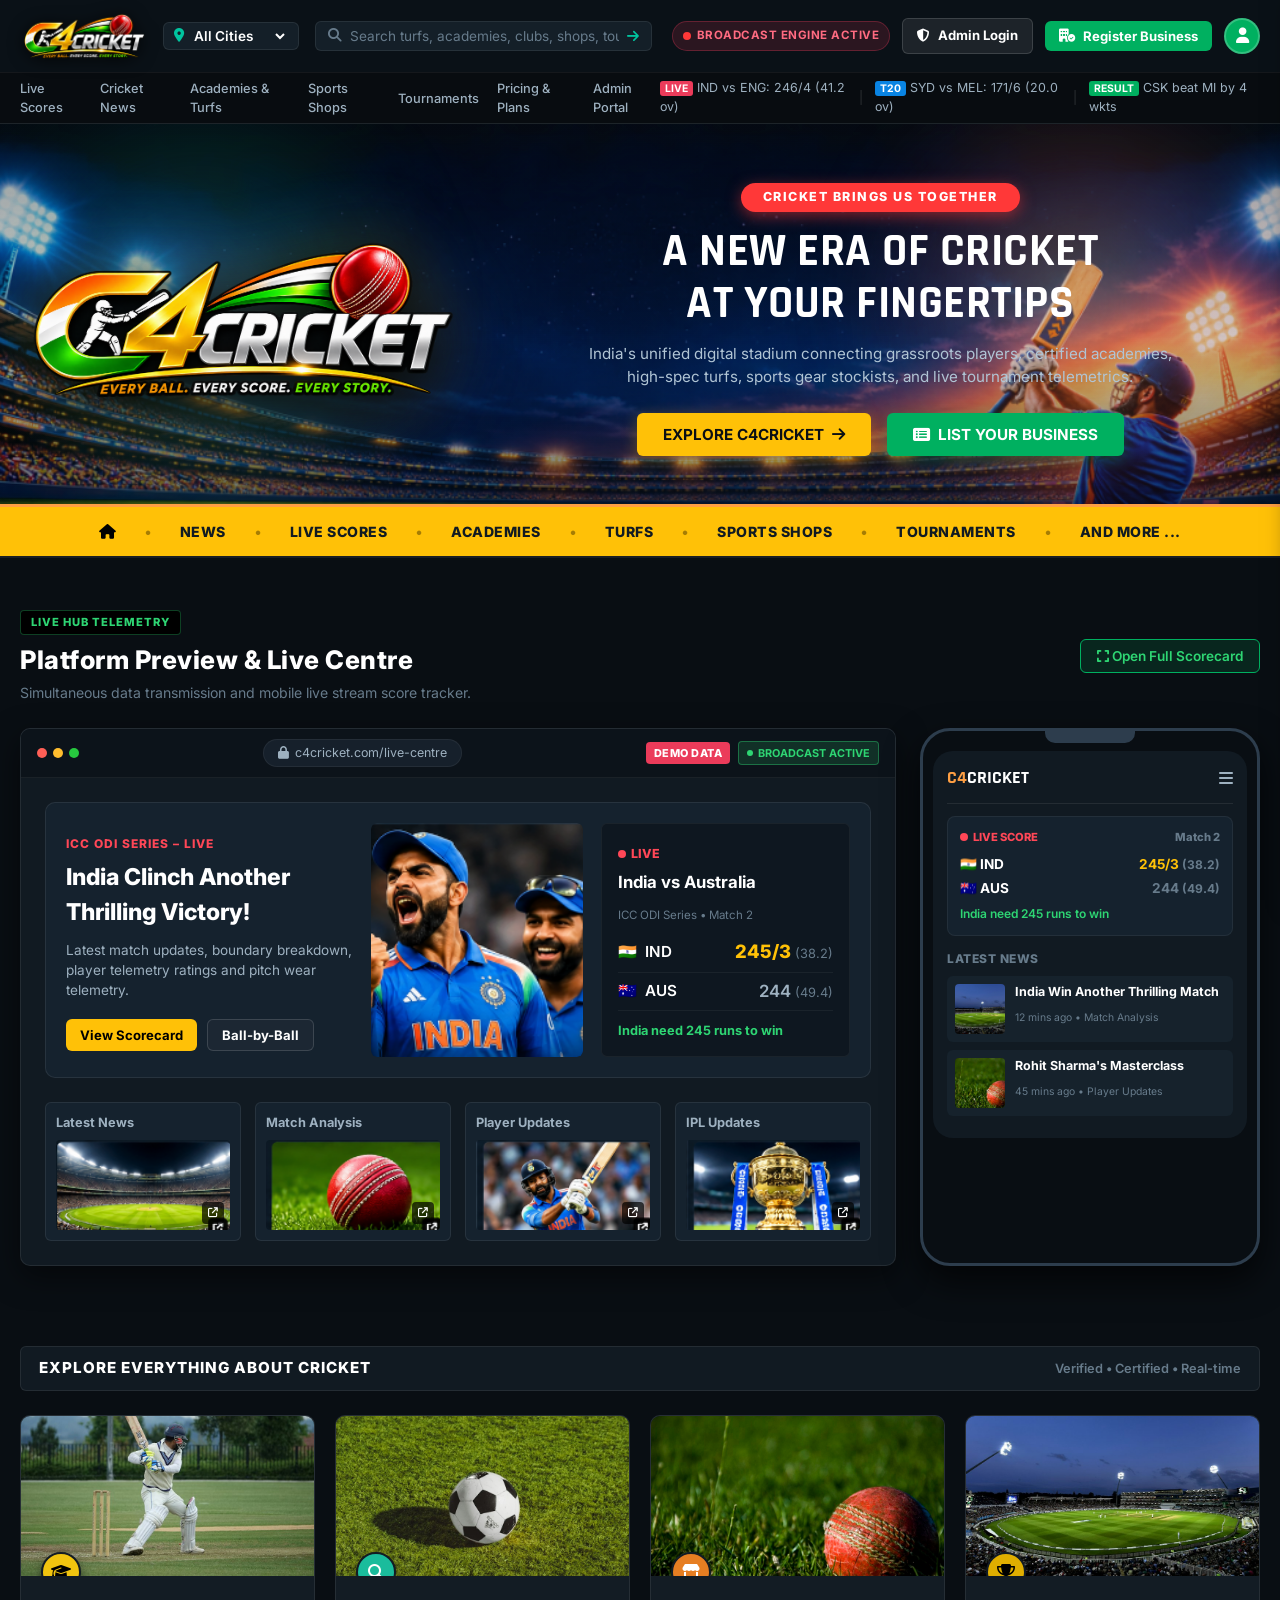
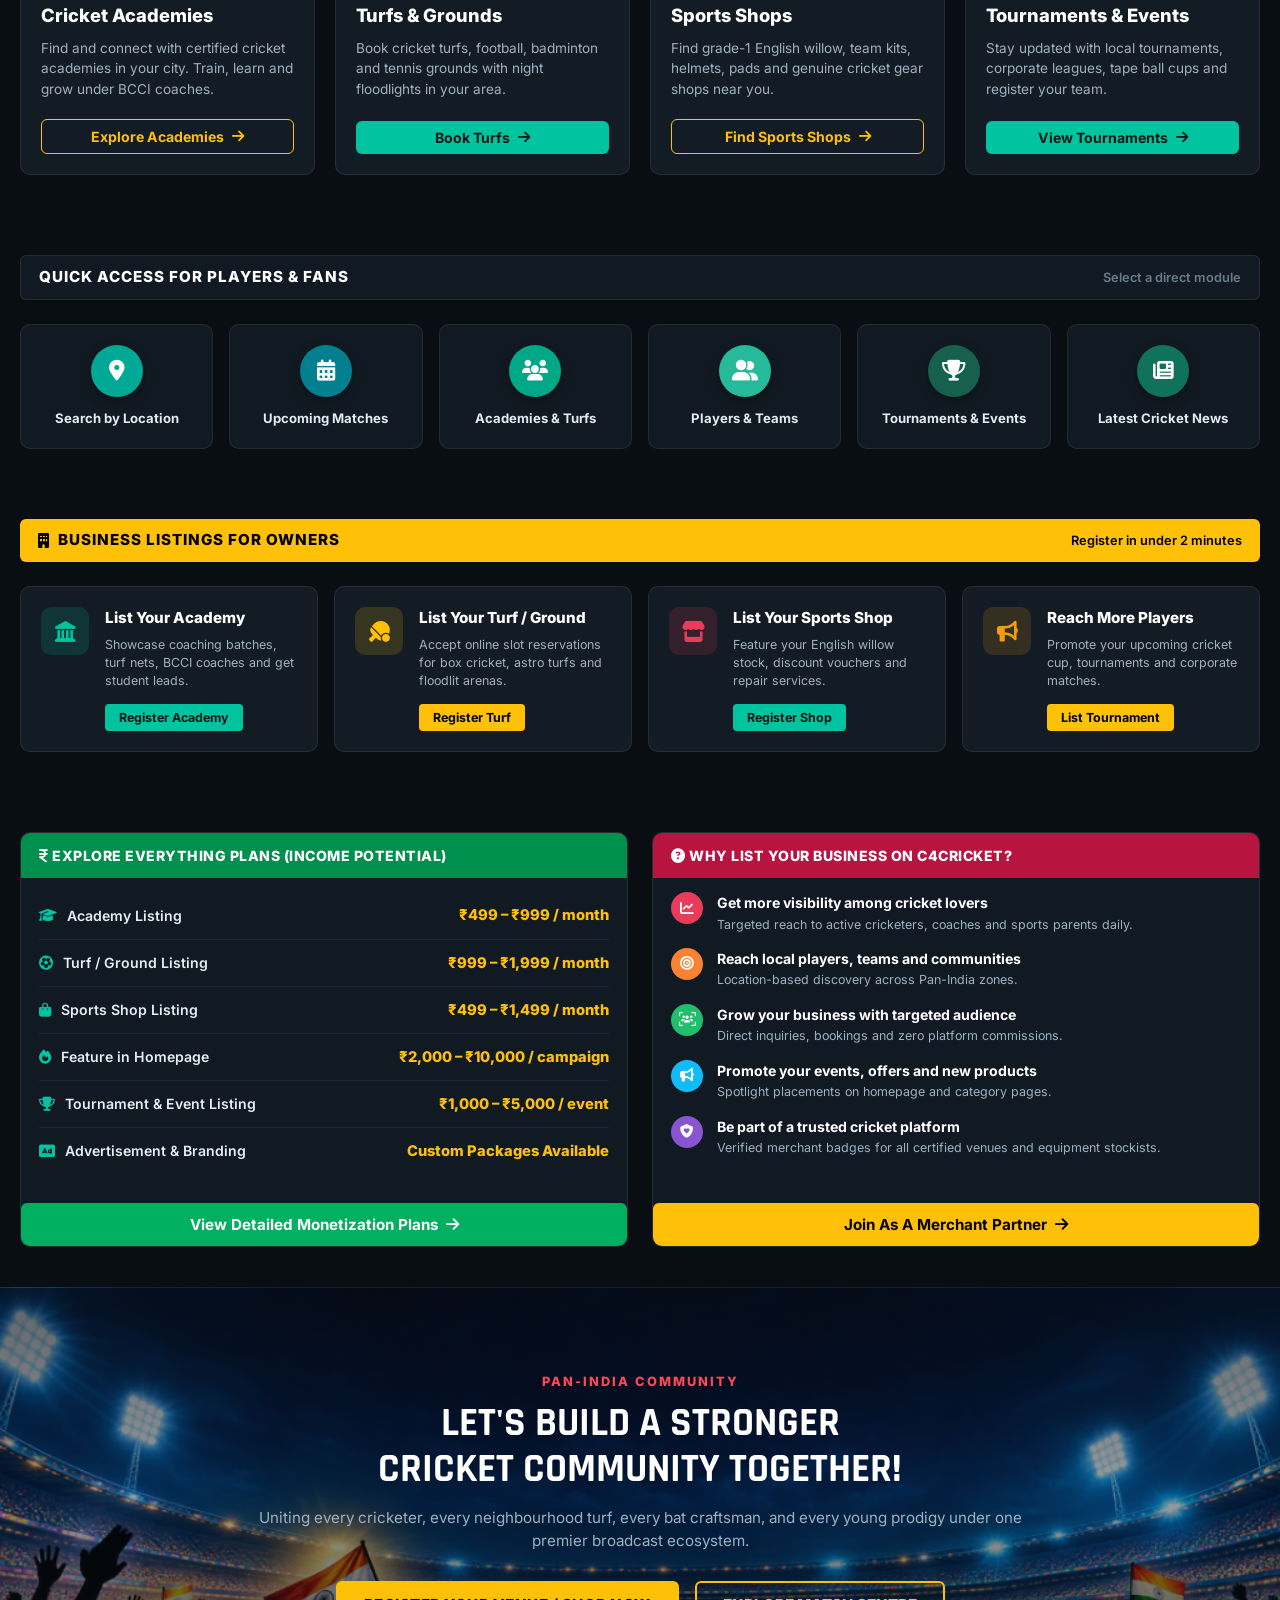
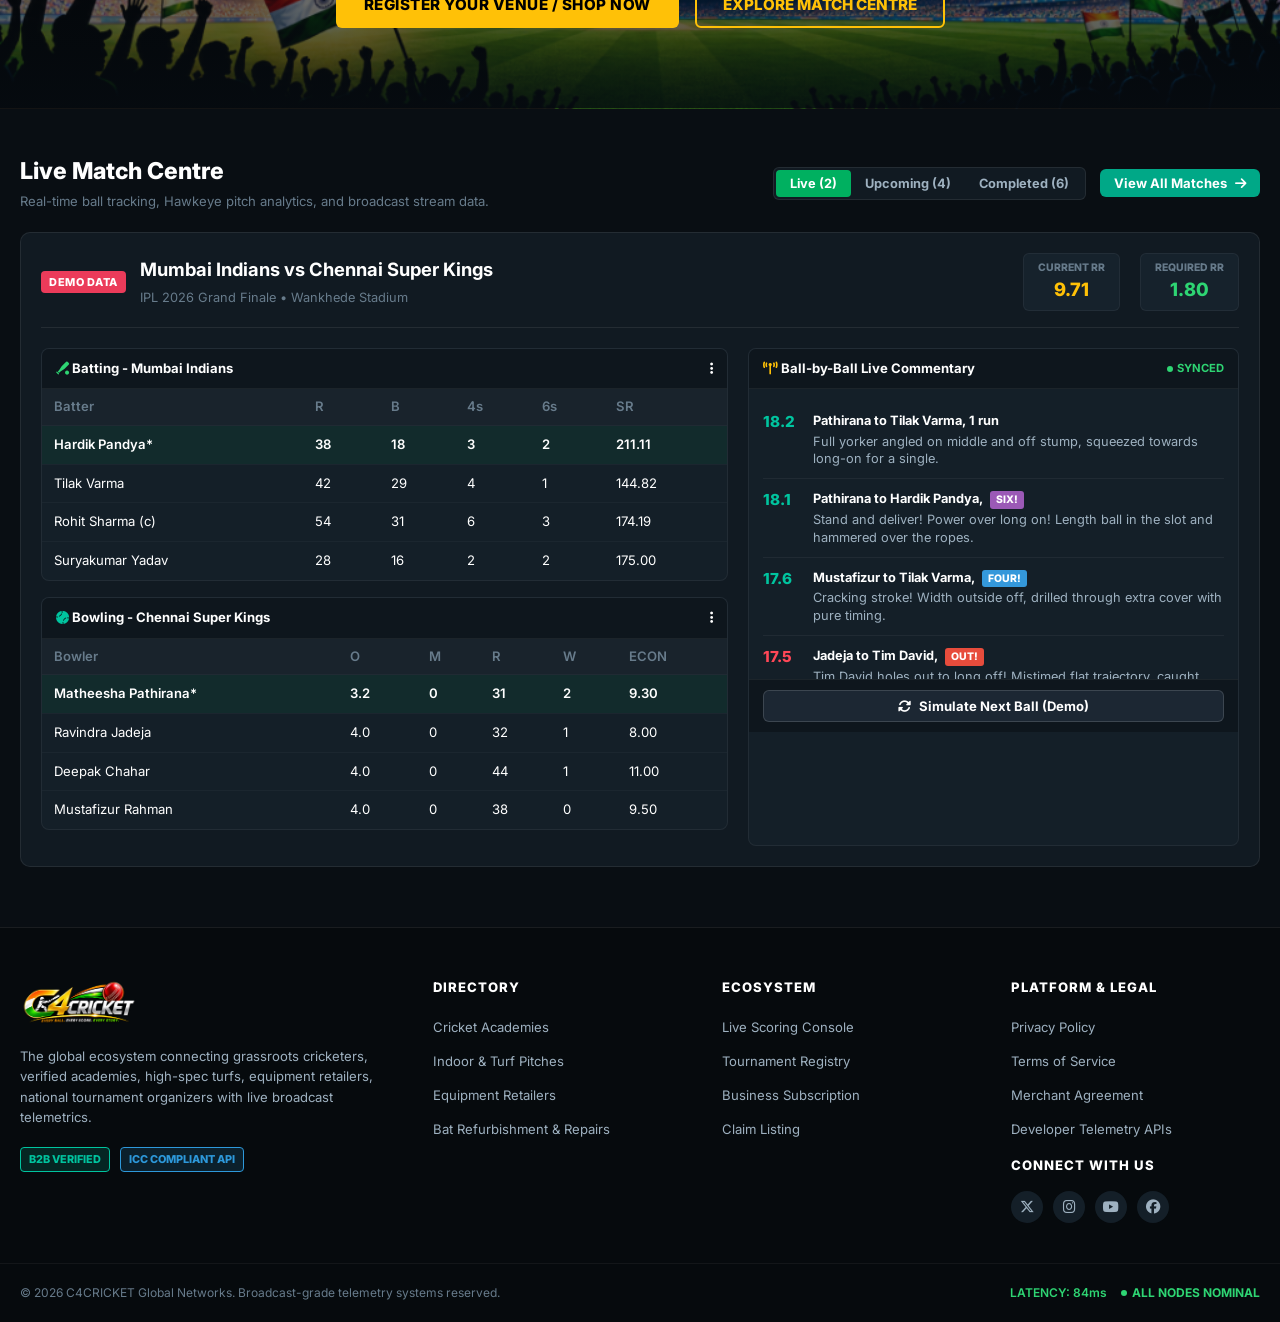
==== index.html @ 283dcd79 "feat: complete C4CRICKET platform upgrade with HD cricket imagery and live score engine" ====
<!DOCTYPE html>
<html lang="en">
<head>
  <meta charset="UTF-8">
  <meta name="viewport" content="width=device-width, initial-scale=1.0">
  <title>C4CRICKET – Every Ball. Every Score. Every Story.</title>
  <link rel="preconnect" href="https://fonts.googleapis.com">
  <link rel="preconnect" href="https://fonts.gstatic.com" crossorigin>
  <link href="https://fonts.googleapis.com/css2?family=Teko:wght@500;600;700&family=Inter:wght@300;400;500;600;700;800&family=Rajdhani:wght@600;700;800&display=swap" rel="stylesheet">
  <link rel="stylesheet" href="https://cdnjs.cloudflare.com/ajax/libs/font-awesome/6.5.1/css/all.min.css">
  <link rel="stylesheet" href="style.css">
</head>
<body class="c4-theme">

  <!-- TOP HEADER / NAV BAR -->
  <header class="c4-header">
    <div class="c4-container header-inner">
      <div class="header-left">
        <a href="#home" class="brand-logo" onclick="c4App.navigate('home')">
          <img src="/images/c4cricket-logo.png" alt="C4CRICKET Logo" class="w-[180px] h-auto object-contain nav-brand-img">
        </a>

        <!-- City Selector -->
        <div class="header-city-select-wrap">
          <i class="fa-solid fa-location-dot city-icon"></i>
          <select id="globalCitySelector" class="header-city-select" onchange="c4App.handleCityChange(this.value)">
            <option value="All Cities">All Cities</option>
            <option value="Mumbai">Mumbai</option>
            <option value="Delhi NCR">Delhi NCR</option>
            <option value="Bengaluru">Bengaluru</option>
            <option value="Chennai">Chennai</option>
            <option value="Kolkata">Kolkata</option>
            <option value="Hyderabad">Hyderabad</option>
            <option value="Ahmedabad">Ahmedabad</option>
            <option value="Pune">Pune</option>
          </select>
        </div>

        <!-- Global Search -->
        <div class="header-search-wrap">
          <i class="fa-solid fa-magnifying-glass search-icon"></i>
          <input type="text" id="globalSearchInput" placeholder="Search turfs, academies, clubs, shops, tournaments..." onkeyup="if(event.key==='Enter') c4App.handleGlobalSearch()">
          <button class="search-btn-icon" onclick="c4App.handleGlobalSearch()"><i class="fa-solid fa-arrow-right"></i></button>
        </div>
      </div>

      <div class="header-right">
        <div class="telemetry-badge">
          <span class="pulse-indicator"></span>
          <span>BROADCAST ENGINE ACTIVE</span>
        </div>
        <a href="admin.html" class="c4-btn c4-btn-outline-sm" title="Open Admin Portal">
          <i class="fa-solid fa-shield-halved"></i> Admin Login
        </a>
        <button class="c4-btn c4-btn-success-sm" onclick="c4App.openBusinessRegModal()">
          <i class="fa-solid fa-building-circle-check"></i> Register Business
        </button>
        <button class="c4-avatar-btn" id="userAccountBtn" onclick="c4App.openAuthOrUserModal()" title="Account / Profile">
          <i class="fa-solid fa-user"></i>
        </button>
        <!-- Mobile Hamburger Toggle -->
        <button class="c4-mobile-toggle-btn" onclick="c4App.toggleMobileMenu()" title="Toggle Navigation Menu">
          <i class="fa-solid fa-bars"></i>
        </button>
      </div>
    </div>

    <!-- Mobile Slideout Navigation Menu -->
    <div class="mobile-nav-drawer" id="mobileNavDrawer">
      <div class="mobile-drawer-header">
        <div class="logo-mark">
          <span class="logo-c4">C4</span>
          <div class="cricket-ball-icon"></div>
          <span class="logo-text">CRICKET</span>
        </div>
        <button class="drawer-close-btn" onclick="c4App.toggleMobileMenu()"><i class="fa-solid fa-xmark"></i></button>
      </div>
      <div class="mobile-drawer-links">
        <a href="#home" onclick="c4App.navigate('home'); c4App.toggleMobileMenu();"><i class="fa-solid fa-house"></i> Home</a>
        <a href="#news" onclick="c4App.navigate('news'); c4App.toggleMobileMenu();"><i class="fa-solid fa-newspaper"></i> Cricket News</a>
        <a href="#live-scores" onclick="c4App.navigate('live-scores'); c4App.toggleMobileMenu();"><i class="fa-solid fa-tower-broadcast"></i> Live Scores</a>
        <a href="#academies" onclick="c4App.navigate('academies'); c4App.toggleMobileMenu();"><i class="fa-solid fa-graduation-cap"></i> Academies</a>
        <a href="#turfs" onclick="c4App.navigate('turfs'); c4App.toggleMobileMenu();"><i class="fa-solid fa-table-tennis-paddle-ball"></i> Turfs & Grounds</a>
        <a href="#shops" onclick="c4App.navigate('shops'); c4App.toggleMobileMenu();"><i class="fa-solid fa-store"></i> Sports Shops</a>
        <a href="#tournaments" onclick="c4App.navigate('tournaments'); c4App.toggleMobileMenu();"><i class="fa-solid fa-trophy"></i> Tournaments</a>
        <a href="#pricing" onclick="c4App.navigate('pricing'); c4App.toggleMobileMenu();"><i class="fa-solid fa-indian-rupee-sign"></i> Pricing & Plans</a>
        <a href="admin.html"><i class="fa-solid fa-shield-halved"></i> Admin Portal</a>
      </div>
    </div>

    <!-- MINI LIVE TICKER -->
    <div class="live-ticker-bar">
      <div class="c4-container ticker-inner">
        <div class="ticker-nav-links">
          <a href="#live-scores" onclick="c4App.navigate('live-scores')">Live Scores</a>
          <a href="#news" onclick="c4App.navigate('news')">Cricket News</a>
          <a href="#academies" onclick="c4App.navigate('academies')">Academies & Turfs</a>
          <a href="#shops" onclick="c4App.navigate('shops')">Sports Shops</a>
          <a href="#tournaments" onclick="c4App.navigate('tournaments')">Tournaments</a>
          <a href="#pricing" onclick="c4App.navigate('pricing')">Pricing & Plans</a>
          <a href="admin.html">Admin Portal</a>
        </div>
        <div class="ticker-scores-stream" id="tickerScoresStream">
          <div class="ticker-item"><span class="badge-red">LIVE</span> IND vs ENG: 246/4 (41.2 ov)</div>
          <div class="ticker-item divider">|</div>
          <div class="ticker-item"><span class="badge-blue">T20</span> SYD vs MEL: 171/6 (20.0 ov)</div>
          <div class="ticker-item divider">|</div>
          <div class="ticker-item"><span class="badge-green">RESULT</span> CSK beat MI by 4 wkts</div>
        </div>
      </div>
    </div>
  </header>

  <!-- MAIN APP CONTAINER -->
  <main id="mainAppContent">
    
    <!-- ==================== HERO SECTION ==================== -->
    <section class="c4-hero-section" id="heroSection">
      <div class="hero-stadium-bg"></div>
      <div class="hero-floodlight-left"></div>
      <div class="hero-floodlight-right"></div>
      
      <div class="c4-container hero-inner-3col">
        <!-- LEFT COLUMN: Official 3D C4CRICKET Logo Emblem -->
        <div class="hero-col-left">
          <div class="hero-emblem-wrap">
            <img src="/images/c4cricket-logo.png" alt="C4CRICKET Official Emblem" class="hero-official-logo-img">
          </div>
        </div>

        <!-- CENTER COLUMN: Headlines & CTAs -->
        <div class="hero-col-center">
          <div class="hero-pill-badge">
            <span>CRICKET BRINGS US TOGETHER</span>
          </div>

          <h1 class="hero-headline">
            A NEW ERA OF CRICKET<br>
            <span class="highlight-yellow">AT YOUR FINGERTIPS</span>
          </h1>

          <p class="hero-description">
            India's unified digital stadium connecting grassroots players, certified academies, high-spec turfs, sports gear stockists, and live tournament telemetrics.
          </p>

          <div class="hero-cta-group">
            <button class="c4-btn c4-btn-primary" onclick="c4App.scrollToSection('exploreSection')">
              EXPLORE C4CRICKET <i class="fa-solid fa-arrow-right"></i>
            </button>
            <button class="c4-btn c4-btn-green" onclick="c4App.openBusinessRegModal()">
              <i class="fa-solid fa-rectangle-list"></i> LIST YOUR BUSINESS
            </button>
          </div>
        </div>

        <!-- RIGHT COLUMN: Removed as requested -->
      </div>

      <!-- YELLOW CATEGORY STRIP (Directly under hero banner) -->
      <nav class="c4-yellow-nav-strip">
        <div class="c4-container yellow-nav-inner">
          <a href="#home" class="y-nav-item active" onclick="c4App.navigate('home')"><i class="fa-solid fa-house"></i></a>
          <span class="y-dot">•</span>
          <a href="#news" class="y-nav-item" onclick="c4App.navigate('news')">NEWS</a>
          <span class="y-dot">•</span>
          <a href="#live-scores" class="y-nav-item" onclick="c4App.navigate('live-scores')">LIVE SCORES</a>
          <span class="y-dot">•</span>
          <a href="#academies" class="y-nav-item" onclick="c4App.navigate('academies')">ACADEMIES</a>
          <span class="y-dot">•</span>
          <a href="#turfs" class="y-nav-item" onclick="c4App.navigate('turfs')">TURFS</a>
          <span class="y-dot">•</span>
          <a href="#shops" class="y-nav-item" onclick="c4App.navigate('shops')">SPORTS SHOPS</a>
          <span class="y-dot">•</span>
          <a href="#tournaments" class="y-nav-item" onclick="c4App.navigate('tournaments')">TOURNAMENTS</a>
          <span class="y-dot">•</span>
          <a href="#pricing" class="y-nav-item" onclick="c4App.navigate('pricing')">AND MORE ...</a>
        </div>
      </nav>
    </section>

    <!-- ==================== PLATFORM PREVIEW & LIVE CENTRE ==================== -->
    <section class="section-live-centre" id="liveCentreSection">
      <div class="c4-container">
        <div class="live-hub-badge-header">
          <div class="badge-left">
            <span class="pill-dark-telemetry">LIVE HUB TELEMETRY</span>
            <div class="live-heading-row">
              <h2>Platform Preview & Live Centre</h2>
              <span class="sub-lead">Simultaneous data transmission and mobile live stream score tracker.</span>
            </div>
          </div>
          <button class="c4-btn-glass-green" onclick="c4App.navigate('match-center')">
            <i class="fa-solid fa-expand"></i> Open Full Scorecard
          </button>
        </div>

        <!-- TWO COLUMN PREVIEW (Desktop Mockup + Mobile Frame Mockup) -->
        <div class="live-preview-grid">
          <!-- Left: Broadcast Desktop Card -->
          <div class="browser-telemetry-card">
            <div class="browser-top-bar">
              <div class="dots-wrap">
                <span class="dot d-red"></span>
                <span class="dot d-yellow"></span>
                <span class="dot d-green"></span>
              </div>
              <div class="browser-url-pill">
                <i class="fa-solid fa-lock"></i> c4cricket.com/live-centre
              </div>
              <div class="browser-status-pills">
                <span class="badge-demo-tag">DEMO DATA</span>
                <span class="badge-broadcast-active"><span class="pulse-indicator-sm"></span> BROADCAST ACTIVE</span>
              </div>
            </div>

            <div class="browser-body" id="heroLiveMatchCard">
              <div class="match-hero-grid">
                <div class="match-hero-left">
                  <span class="series-tag">ICC ODI SERIES – LIVE</span>
                  <h3 class="hero-match-headline" id="heroHeadlineText">India Clinch Another Thrilling Victory!</h3>
                  <p class="hero-match-desc">Latest match updates, boundary breakdown, player telemetry ratings and pitch wear telemetry.</p>
                  <div class="hero-match-actions">
                    <button class="c4-btn c4-btn-yellow-sm" onclick="c4App.openScorecardModal('match-1')">View Scorecard</button>
                    <button class="c4-btn c4-btn-dark-sm" onclick="c4App.openBallByBallModal('match-1')">Ball-by-Ball</button>
                  </div>
                </div>

                <div class="match-hero-center-visual">
                  <img src="/images/hero_celebration.png" alt="India Match Victory Celebration" onerror="this.src='hero_celebration.png'">
                </div>

                <div class="match-hero-right">
                  <div class="live-status-pill"><span class="pulse-red"></span> LIVE</div>
                  <div class="match-versus-headline">India vs Australia</div>
                  <div class="match-sub-info" style="font-size: 0.72rem; color: var(--c4-text-muted); margin-bottom: 8px;">ICC ODI Series • Match 2</div>
                  <div class="team-score-row">
                    <div class="team-label"><span class="flag-icon flag-in">🇮🇳</span> IND</div>
                    <div class="score-bold">245/3 <span class="overs-light">(38.2)</span></div>
                  </div>
                  <div class="team-score-row">
                    <div class="team-label"><span class="flag-icon flag-au">🇦🇺</span> AUS</div>
                    <div class="score-muted">244 <span class="overs-light">(49.4)</span></div>
                  </div>
                  <div class="equation-status">India need 245 runs to win</div>
                </div>
              </div>

              <!-- 4 Micro News Thumbnails below the match card inside desktop preview -->
              <div class="browser-news-tiles">
                <div class="tile-col" onclick="c4App.openNewsDetail('news-1')">
                  <div class="tile-header">Latest News</div>
                  <div class="tile-img-wrap">
                    <img src="/images/tile_stadium_hd.png" alt="Latest News Stadium" onerror="this.src='/images/news_stadium.jpg'">
                    <div class="tile-arrow"><i class="fa-solid fa-arrow-up-right-from-square"></i></div>
                  </div>
                </div>
                <div class="tile-col" onclick="c4App.openNewsDetail('news-2')">
                  <div class="tile-header">Match Analysis</div>
                  <div class="tile-img-wrap">
                    <img src="/images/tile_ball_hd.png" alt="Match Analysis Cricket Ball" onerror="this.src='/images/match_ball.jpg'">
                    <div class="tile-arrow"><i class="fa-solid fa-arrow-up-right-from-square"></i></div>
                  </div>
                </div>
                <div class="tile-col" onclick="c4App.openNewsDetail('news-3')">
                  <div class="tile-header">Player Updates</div>
                  <div class="tile-img-wrap">
                    <img src="/images/tile_batsman_hd.png" alt="Player Updates Batsman" onerror="this.src='/images/player_batsman.jpg'">
                    <div class="tile-arrow"><i class="fa-solid fa-arrow-up-right-from-square"></i></div>
                  </div>
                </div>
                <div class="tile-col" onclick="c4App.openNewsDetail('news-4')">
                  <div class="tile-header">IPL Updates</div>
                  <div class="tile-img-wrap">
                    <img src="/images/tile_ipl_trophy_hd.png" alt="IPL Updates Trophy" onerror="this.src='/images/ipl_match.jpg'">
                    <div class="tile-arrow"><i class="fa-solid fa-arrow-up-right-from-square"></i></div>
                  </div>
                </div>
              </div>
            </div>
          </div>

          <!-- Right: Mobile Score Tracker Mockup Frame -->
          <div class="mobile-device-frame">
            <div class="mobile-notch"></div>
            <div class="mobile-screen-content">
              <div class="mobile-screen-header">
                <span class="m-brand"><span class="m-c4">C4</span>CRICKET</span>
                <i class="fa-solid fa-bars m-menu"></i>
              </div>
              <div class="mobile-live-box">
                <div class="m-live-tag"><span class="pulse-red"></span> LIVE SCORE <span class="m-match-no">Match 2</span></div>
                <div class="m-score-row">
                  <div class="m-team">🇮🇳 IND</div>
                  <div class="m-runs">245/3 <span class="m-ov">(38.2)</span></div>
                </div>
                <div class="m-score-row">
                  <div class="m-team">🇦🇺 AUS</div>
                  <div class="m-runs muted">244 <span class="m-ov">(49.4)</span></div>
                </div>
                <div class="m-eq">India need 245 runs to win</div>
              </div>

              <div class="mobile-news-section">
                <div class="m-news-title">LATEST NEWS</div>
                <div class="m-news-card" onclick="c4App.openNewsDetail('news-1')">
                  <img src="/images/news_stadium.jpg" alt="news" onerror="this.src='news_stadium.jpg'">
                  <div class="m-card-info">
                    <h5>India Win Another Thrilling Match</h5>
                    <span>12 mins ago • Match Analysis</span>
                  </div>
                </div>
                <div class="m-news-card" onclick="c4App.openNewsDetail('news-2')">
                  <img src="/images/match_ball.jpg" alt="news" onerror="this.src='match_ball.jpg'">
                  <div class="m-card-info">
                    <h5>Rohit Sharma's Masterclass</h5>
                    <span>45 mins ago • Player Updates</span>
                  </div>
                </div>
              </div>
            </div>
          </div>
        </div>
      </div>
    </section>

    <!-- ==================== EXPLORE EVERYTHING ABOUT CRICKET ==================== -->
    <section class="section-explore-cards" id="exploreSection">
      <div class="c4-container">
        <div class="section-header-banner">
          <div class="banner-title-pill">EXPLORE EVERYTHING ABOUT CRICKET</div>
          <div class="banner-sub-meta">Verified • Certified • Real-time</div>
        </div>

        <div class="quad-cards-grid">
          <!-- Card 1: Cricket Academies -->
          <div class="quad-card">
            <div class="quad-img-wrap">
              <img src="/images/card_academies_hd.png" alt="Cricket Academies" onerror="this.src='/images/player_batsman.jpg'">
              <div class="quad-floating-badge bg-gold">
                <i class="fa-solid fa-graduation-cap"></i>
              </div>
            </div>
            <div class="quad-body">
              <h3 class="quad-title">Cricket Academies</h3>
              <p class="quad-desc">Find and connect with certified cricket academies in your city. Train, learn and grow under BCCI coaches.</p>
              <button class="c4-btn c4-btn-yellow-outline" onclick="c4App.navigate('academies')">
                Explore Academies <i class="fa-solid fa-arrow-right"></i>
              </button>
            </div>
          </div>

          <!-- Card 2: Turfs & Grounds -->
          <div class="quad-card">
            <div class="quad-img-wrap">
              <img src="/images/card_turfs_hd.png" alt="Turfs & Grounds" onerror="this.src='/images/card_turfs_real.jpg'">
              <div class="quad-floating-badge bg-teal">
                <i class="fa-solid fa-magnifying-glass"></i>
              </div>
            </div>
            <div class="quad-body">
              <h3 class="quad-title">Turfs & Grounds</h3>
              <p class="quad-desc">Book cricket turfs, football, badminton and tennis grounds with night floodlights in your area.</p>
              <button class="c4-btn c4-btn-teal" onclick="c4App.navigate('turfs')">
                Book Turfs <i class="fa-solid fa-arrow-right"></i>
              </button>
            </div>
          </div>

          <!-- Card 3: Sports Shops -->
          <div class="quad-card">
            <div class="quad-img-wrap">
              <img src="/images/card_shops_hd.png" alt="Sports Shops" onerror="this.src='/images/match_ball.jpg'">
              <div class="quad-floating-badge bg-amber">
                <i class="fa-solid fa-store"></i>
              </div>
            </div>
            <div class="quad-body">
              <h3 class="quad-title">Sports Shops</h3>
              <p class="quad-desc">Find grade-1 English willow, team kits, helmets, pads and genuine cricket gear shops near you.</p>
              <button class="c4-btn c4-btn-yellow-outline" onclick="c4App.navigate('shops')">
                Find Sports Shops <i class="fa-solid fa-arrow-right"></i>
              </button>
            </div>
          </div>

          <!-- Card 4: Tournaments & Events -->
          <div class="quad-card">
            <div class="quad-img-wrap">
              <img src="/images/card_tournaments_hd.png" alt="Tournaments & Events" onerror="this.src='/images/news_stadium.jpg'">
              <div class="quad-floating-badge bg-gold-cup">
                <i class="fa-solid fa-trophy"></i>
              </div>
            </div>
            <div class="quad-body">
              <h3 class="quad-title">Tournaments & Events</h3>
              <p class="quad-desc">Stay updated with local tournaments, corporate leagues, tape ball cups and register your team.</p>
              <button class="c4-btn c4-btn-teal" onclick="c4App.navigate('tournaments')">
                View Tournaments <i class="fa-solid fa-arrow-right"></i>
              </button>
            </div>
          </div>
        </div>
      </div>
    </section>

    <!-- ==================== QUICK ACCESS FOR PLAYERS & FANS ==================== -->
    <section class="section-quick-access">
      <div class="c4-container">
        <div class="section-header-banner">
          <div class="banner-title-pill">QUICK ACCESS FOR PLAYERS & FANS</div>
          <div class="banner-sub-meta">Select a direct module</div>
        </div>

        <div class="quick-icons-grid">
          <div class="quick-access-box" onclick="c4App.scrollToFilter('location')">
            <div class="icon-circle bg-circle-teal"><i class="fa-solid fa-location-dot"></i></div>
            <div class="quick-name">Search by Location</div>
          </div>
          <div class="quick-access-box" onclick="c4App.navigate('match-center')">
            <div class="icon-circle bg-circle-green"><i class="fa-solid fa-calendar-days"></i></div>
            <div class="quick-name">Upcoming Matches</div>
          </div>
          <div class="quick-access-box" onclick="c4App.navigate('academies')">
            <div class="icon-circle bg-circle-emerald"><i class="fa-solid fa-users"></i></div>
            <div class="quick-name">Academies & Turfs</div>
          </div>
          <div class="quick-access-box" onclick="c4App.openPlayerCommunityModal()">
            <div class="icon-circle bg-circle-mint"><i class="fa-solid fa-user-group"></i></div>
            <div class="quick-name">Players & Teams</div>
          </div>
          <div class="quick-access-box" onclick="c4App.navigate('tournaments')">
            <div class="icon-circle bg-circle-darkgreen"><i class="fa-solid fa-trophy"></i></div>
            <div class="quick-name">Tournaments & Events</div>
          </div>
          <div class="quick-access-box" onclick="c4App.navigate('news')">
            <div class="icon-circle bg-circle-forest"><i class="fa-solid fa-newspaper"></i></div>
            <div class="quick-name">Latest Cricket News</div>
          </div>
        </div>
      </div>
    </section>

    <!-- ==================== BUSINESS LISTINGS FOR OWNERS ==================== -->
    <section class="section-business-owners">
      <div class="c4-container">
        <div class="section-header-banner yellow-banner">
          <div class="banner-title-pill text-black">
            <i class="fa-solid fa-building"></i> BUSINESS LISTINGS FOR OWNERS
          </div>
          <div class="banner-sub-meta text-black">Register in under 2 minutes</div>
        </div>

        <div class="owner-cards-grid">
          <!-- Item 1: Academy -->
          <div class="owner-box">
            <div class="owner-icon-square bg-mint-tint"><i class="fa-solid fa-landmark"></i></div>
            <div class="owner-box-content">
              <h4>List Your Academy</h4>
              <p>Showcase coaching batches, turf nets, BCCI coaches and get student leads.</p>
              <button class="c4-btn c4-btn-teal-xs" onclick="c4App.openBusinessRegModal('academy')">Register Academy</button>
            </div>
          </div>

          <!-- Item 2: Turf -->
          <div class="owner-box">
            <div class="owner-icon-square bg-amber-tint"><i class="fa-solid fa-table-tennis-paddle-ball"></i></div>
            <div class="owner-box-content">
              <h4>List Your Turf / Ground</h4>
              <p>Accept online slot reservations for box cricket, astro turfs and floodlit arenas.</p>
              <button class="c4-btn c4-btn-yellow-xs" onclick="c4App.openBusinessRegModal('turf')">Register Turf</button>
            </div>
          </div>

          <!-- Item 3: Shop -->
          <div class="owner-box">
            <div class="owner-icon-square bg-coral-tint"><i class="fa-solid fa-store"></i></div>
            <div class="owner-box-content">
              <h4>List Your Sports Shop</h4>
              <p>Feature your English willow stock, discount vouchers and repair services.</p>
              <button class="c4-btn c4-btn-teal-xs" onclick="c4App.openBusinessRegModal('shop')">Register Shop</button>
            </div>
          </div>

          <!-- Item 4: Tournament -->
          <div class="owner-box">
            <div class="owner-icon-square bg-gold-tint"><i class="fa-solid fa-bullhorn"></i></div>
            <div class="owner-box-content">
              <h4>Reach More Players</h4>
              <p>Promote your upcoming cricket cup, tournaments and corporate matches.</p>
              <button class="c4-btn c4-btn-yellow-xs" onclick="c4App.openBusinessRegModal('tournament')">List Tournament</button>
            </div>
          </div>
        </div>
      </div>
    </section>

    <!-- ==================== PRICING & VALUE PROPOSITION SPLIT ==================== -->
    <section class="section-pricing-value" id="pricing">
      <div class="c4-container">
        <div class="split-pricing-grid">
          
          <!-- Left Column: Explore Everything Plans -->
          <div class="pricing-card-col">
            <div class="card-header-bar bar-green">
              <div class="header-tag-title"><i class="fa-solid fa-indian-rupee-sign"></i> EXPLORE EVERYTHING PLANS (INCOME POTENTIAL)</div>
            </div>
            <div class="plan-rows-list">
              <div class="plan-row-item">
                <div class="plan-name-badge"><i class="fa-solid fa-graduation-cap"></i> Academy Listing</div>
                <div class="plan-price">₹499 – ₹999 / month</div>
              </div>
              <div class="plan-row-item">
                <div class="plan-name-badge"><i class="fa-solid fa-futbol"></i> Turf / Ground Listing</div>
                <div class="plan-price">₹999 – ₹1,999 / month</div>
              </div>
              <div class="plan-row-item">
                <div class="plan-name-badge"><i class="fa-solid fa-bag-shopping"></i> Sports Shop Listing</div>
                <div class="plan-price">₹499 – ₹1,499 / month</div>
              </div>
              <div class="plan-row-item">
                <div class="plan-name-badge"><i class="fa-solid fa-fire"></i> Feature in Homepage</div>
                <div class="plan-price">₹2,000 – ₹10,000 / campaign</div>
              </div>
              <div class="plan-row-item">
                <div class="plan-name-badge"><i class="fa-solid fa-trophy"></i> Tournament & Event Listing</div>
                <div class="plan-price">₹1,000 – ₹5,000 / event</div>
              </div>
              <div class="plan-row-item">
                <div class="plan-name-badge"><i class="fa-solid fa-rectangle-ad"></i> Advertisement & Branding</div>
                <div class="plan-price">Custom Packages Available</div>
              </div>
            </div>
            <button class="c4-btn c4-btn-green-full" onclick="c4App.openPricingDetailsModal()">
              View Detailed Monetization Plans <i class="fa-solid fa-arrow-right"></i>
            </button>
          </div>

          <!-- Right Column: Why List Your Business -->
          <div class="pricing-card-col">
            <div class="card-header-bar bar-crimson">
              <div class="header-tag-title"><i class="fa-solid fa-circle-question"></i> WHY LIST YOUR BUSINESS ON C4CRICKET?</div>
            </div>
            <div class="value-bullets-list">
              <div class="value-bullet-item">
                <div class="bullet-icon bg-red-dot"><i class="fa-solid fa-chart-line"></i></div>
                <div class="bullet-content">
                  <h5>Get more visibility among cricket lovers</h5>
                  <p>Targeted reach to active cricketers, coaches and sports parents daily.</p>
                </div>
              </div>
              <div class="value-bullet-item">
                <div class="bullet-icon bg-orange-dot"><i class="fa-solid fa-bullseye"></i></div>
                <div class="bullet-content">
                  <h5>Reach local players, teams and communities</h5>
                  <p>Location-based discovery across Pan-India zones.</p>
                </div>
              </div>
              <div class="value-bullet-item">
                <div class="bullet-icon bg-green-dot"><i class="fa-solid fa-users-viewfinder"></i></div>
                <div class="bullet-content">
                  <h5>Grow your business with targeted audience</h5>
                  <p>Direct inquiries, bookings and zero platform commissions.</p>
                </div>
              </div>
              <div class="value-bullet-item">
                <div class="bullet-icon bg-blue-dot"><i class="fa-solid fa-bullhorn"></i></div>
                <div class="bullet-content">
                  <h5>Promote your events, offers and new products</h5>
                  <p>Spotlight placements on homepage and category pages.</p>
                </div>
              </div>
              <div class="value-bullet-item">
                <div class="bullet-icon bg-purple-dot"><i class="fa-solid fa-shield-heart"></i></div>
                <div class="bullet-content">
                  <h5>Be part of a trusted cricket platform</h5>
                  <p>Verified merchant badges for all certified venues and equipment stockists.</p>
                </div>
              </div>
            </div>
            <button class="c4-btn c4-btn-yellow-full" onclick="c4App.openBusinessRegModal()">
              Join As A Merchant Partner <i class="fa-solid fa-arrow-right"></i>
            </button>
          </div>

        </div>
      </div>
    </section>

    <!-- ==================== PAN-INDIA COMMUNITY BANNER ==================== -->
    <section class="section-community-banner">
      <div class="community-banner-overlay"></div>
      <div class="c4-container banner-content-wrap">
        <span class="community-top-tag">PAN-INDIA COMMUNITY</span>
        <h2>LET'S BUILD A STRONGER<br>CRICKET COMMUNITY TOGETHER!</h2>
        <p class="community-subtext">Uniting every cricketer, every neighbourhood turf, every bat craftsman, and every young prodigy under one premier broadcast ecosystem.</p>
        <div class="banner-buttons-row">
          <button class="c4-btn c4-btn-yellow" onclick="c4App.openBusinessRegModal()">
            REGISTER YOUR VENUE / SHOP NOW
          </button>
          <button class="c4-btn c4-btn-outline-gold" onclick="c4App.navigate('match-center')">
            EXPLORE MATCH CENTRE
          </button>
        </div>
      </div>
    </section>

    <!-- ==================== LIVE MATCH CENTRE (TELEMETRY SCOREBOARD) ==================== -->
    <section class="section-bottom-match-centre" id="matchCentreSection">
      <div class="c4-container">
        <div class="match-centre-topbar">
          <div class="mc-left-head">
            <h3>Live Match Centre</h3>
            <span>Real-time ball tracking, Hawkeye pitch analytics, and broadcast stream data.</span>
          </div>
          <div class="mc-tabs-wrap">
            <div class="mc-filter-tabs">
              <button class="mc-tab-btn active" onclick="c4App.filterLiveMatches('live')">Live (2)</button>
              <button class="mc-tab-btn" onclick="c4App.filterLiveMatches('upcoming')">Upcoming (4)</button>
              <button class="mc-tab-btn" onclick="c4App.filterLiveMatches('completed')">Completed (6)</button>
            </div>
            <button class="c4-btn c4-btn-teal-sm" onclick="c4App.openAllMatchesModal()">
              View All Matches <i class="fa-solid fa-arrow-right"></i>
            </button>
          </div>
        </div>

        <!-- Telemetry Match Scorecard Table Area -->
        <div class="live-telemetry-dashboard">
          <div class="telemetry-match-header">
            <div class="match-name-tag">
              <span class="badge-demo-tag">DEMO DATA</span>
              <div class="t-match-title">
                <strong>Mumbai Indians vs Chennai Super Kings</strong>
                <span class="t-subvenue">IPL 2026 Grand Finale • Wankhede Stadium</span>
              </div>
            </div>
            <div class="run-rate-counters">
              <div class="rr-box">
                <span class="rr-lbl">CURRENT RR</span>
                <span class="rr-val text-yellow">9.71</span>
              </div>
              <div class="rr-box">
                <span class="rr-lbl">REQUIRED RR</span>
                <span class="rr-val text-green">1.80</span>
              </div>
            </div>
          </div>

          <div class="telemetry-columns-grid">
            <!-- Left Col: Batting & Bowling Stats -->
            <div class="stats-col-left">
              <!-- Batting Table -->
              <div class="telemetry-table-card">
                <div class="table-card-header">
                  <span><i class="fa-solid fa-baseball-bat-ball text-green"></i> Batting - Mumbai Indians</span>
                  <i class="fa-solid fa-ellipsis-vertical"></i>
                </div>
                <table class="telemetry-table">
                  <thead>
                    <tr>
                      <th>Batter</th>
                      <th>R</th>
                      <th>B</th>
                      <th>4s</th>
                      <th>6s</th>
                      <th>SR</th>
                    </tr>
                  </thead>
                  <tbody id="battingStatsTbody">
                    <tr class="active-batter">
                      <td><span class="player-name">Hardik Pandya*</span></td>
                      <td>38</td>
                      <td>18</td>
                      <td>3</td>
                      <td>2</td>
                      <td>211.11</td>
                    </tr>
                    <tr>
                      <td><span class="player-name">Tilak Varma</span></td>
                      <td>42</td>
                      <td>29</td>
                      <td>4</td>
                      <td>1</td>
                      <td>144.82</td>
                    </tr>
                    <tr>
                      <td><span class="player-name">Rohit Sharma (c)</span></td>
                      <td>54</td>
                      <td>31</td>
                      <td>6</td>
                      <td>3</td>
                      <td>174.19</td>
                    </tr>
                    <tr>
                      <td><span class="player-name">Suryakumar Yadav</span></td>
                      <td>28</td>
                      <td>16</td>
                      <td>2</td>
                      <td>2</td>
                      <td>175.00</td>
                    </tr>
                  </tbody>
                </table>
              </div>

              <!-- Bowling Table -->
              <div class="telemetry-table-card">
                <div class="table-card-header">
                  <span><i class="fa-solid fa-baseball text-teal"></i> Bowling - Chennai Super Kings</span>
                  <i class="fa-solid fa-ellipsis-vertical"></i>
                </div>
                <table class="telemetry-table">
                  <thead>
                    <tr>
                      <th>Bowler</th>
                      <th>O</th>
                      <th>M</th>
                      <th>R</th>
                      <th>W</th>
                      <th>ECON</th>
                    </tr>
                  </thead>
                  <tbody id="bowlingStatsTbody">
                    <tr class="active-bowler">
                      <td><span class="player-name">Matheesha Pathirana*</span></td>
                      <td>3.2</td>
                      <td>0</td>
                      <td>31</td>
                      <td>2</td>
                      <td>9.30</td>
                    </tr>
                    <tr>
                      <td><span class="player-name">Ravindra Jadeja</span></td>
                      <td>4.0</td>
                      <td>0</td>
                      <td>32</td>
                      <td>1</td>
                      <td>8.00</td>
                    </tr>
                    <tr>
                      <td><span class="player-name">Deepak Chahar</span></td>
                      <td>4.0</td>
                      <td>0</td>
                      <td>44</td>
                      <td>1</td>
                      <td>11.00</td>
                    </tr>
                    <tr>
                      <td><span class="player-name">Mustafizur Rahman</span></td>
                      <td>4.0</td>
                      <td>0</td>
                      <td>38</td>
                      <td>0</td>
                      <td>9.50</td>
                    </tr>
                  </tbody>
                </table>
              </div>
            </div>

            <!-- Right Col: Ball by Ball Stream -->
            <div class="stats-col-right">
              <div class="telemetry-table-card stream-card">
                <div class="table-card-header">
                  <span><i class="fa-solid fa-tower-broadcast text-yellow"></i> Ball-by-Ball Live Commentary</span>
                  <span class="badge-live-pulse"><span class="pulse-indicator-sm"></span> SYNCED</span>
                </div>
                <div class="ball-commentary-feed" id="ballByBallFeed">
                  <div class="commentary-entry">
                    <div class="ov-num text-teal">18.2</div>
                    <div class="ov-desc">
                      <strong>Pathirana to Tilak Varma, 1 run</strong>
                      <p>Full yorker angled on middle and off stump, squeezed towards long-on for a single.</p>
                    </div>
                  </div>
                  <div class="commentary-entry">
                    <div class="ov-num text-teal">18.1</div>
                    <div class="ov-desc">
                      <strong>Pathirana to Hardik Pandya, <span class="tag-boundary tag-six">SIX!</span></strong>
                      <p>Stand and deliver! Power over long on! Length ball in the slot and hammered over the ropes.</p>
                    </div>
                  </div>
                  <div class="commentary-entry">
                    <div class="ov-num text-teal">17.6</div>
                    <div class="ov-desc">
                      <strong>Mustafizur to Tilak Varma, <span class="tag-boundary tag-four">FOUR!</span></strong>
                      <p>Cracking stroke! Width outside off, drilled through extra cover with pure timing.</p>
                    </div>
                  </div>
                  <div class="commentary-entry">
                    <div class="ov-num text-red">17.5</div>
                    <div class="ov-desc">
                      <strong>Jadeja to Tim David, <span class="tag-boundary tag-wicket">OUT!</span></strong>
                      <p>Tim David holes out to long off! Mistimed flat trajectory, caught smoothly by Gaikwad.</p>
                    </div>
                  </div>
                </div>
                <div class="commentary-footer">
                  <button class="c4-btn c4-btn-dark-sm full-width" onclick="c4App.simulateNextBall()">
                    <i class="fa-solid fa-rotate"></i> Simulate Next Ball (Demo)
                  </button>
                </div>
              </div>
            </div>
          </div>
        </div>
      </div>
    </section>

    <!-- ==================== DYNAMIC MODULE VIEWPORTS (ACADEMIES / TURFS / SHOPS / TOURNAMENTS / NEWS) ==================== -->
    
    <!-- ACADEMIES DIRECTORY SECTION -->
    <section class="section-directory" id="academiesSection" style="display: none;">
      <div class="c4-container">
        <div class="directory-head">
          <div>
            <span class="section-tag-gold">CERTIFIED CRICKET ACADEMIES</span>
            <h2>Train With India's Top Cricket Mentors</h2>
            <p>BCCI certified coaching setups, turf nets, video analysis, and age-group batch enrolments.</p>
          </div>
          <button class="c4-btn c4-btn-green" onclick="c4App.openBusinessRegModal('academy')">
            <i class="fa-solid fa-plus"></i> Register Your Academy
          </button>
        </div>

        <div class="directory-filter-bar">
          <div class="search-box">
            <i class="fa-solid fa-magnifying-glass"></i>
            <input type="text" id="academySearchInput" placeholder="Filter academies by name, coach or area..." onkeyup="c4App.filterAcademies()">
          </div>
          <select id="academyCityFilter" onchange="c4App.filterAcademies()">
            <option value="All">All Cities</option>
            <option value="Mumbai">Mumbai</option>
            <option value="Delhi NCR">Delhi NCR</option>
            <option value="Bengaluru">Bengaluru</option>
            <option value="Chennai">Chennai</option>
            <option value="Hyderabad">Hyderabad</option>
          </select>
          <select id="academyLevelFilter" onchange="c4App.filterAcademies()">
            <option value="All">All Programs</option>
            <option value="Grassroots">Grassroots (U-12)</option>
            <option value="Pro Youth">Pro Youth (U-16 / U-19)</option>
            <option value="Elite">Elite / Ranji Prep</option>
          </select>
        </div>

        <div class="cards-listings-grid" id="academiesGrid">
          <!-- Dynamically populated via app.js -->
        </div>
      </div>
    </section>

    <!-- TURFS & GROUNDS SECTION -->
    <section class="section-directory" id="turfsSection" style="display: none;">
      <div class="c4-container">
        <div class="directory-head">
          <div>
            <span class="section-tag-gold">ASTRO TURFS & FLOODLIT GROUNDS</span>
            <h2>Book High-Spec Sports Arenas</h2>
            <p>Box cricket, full boundary turf wickets, football cages, badminton, and floodlit night matches.</p>
          </div>
          <button class="c4-btn c4-btn-green" onclick="c4App.openBusinessRegModal('turf')">
            <i class="fa-solid fa-plus"></i> List Your Turf
          </button>
        </div>

        <div class="directory-filter-bar">
          <div class="search-box">
            <i class="fa-solid fa-magnifying-glass"></i>
            <input type="text" id="turfSearchInput" placeholder="Search by turf name, area or sport..." onkeyup="c4App.filterTurfs()">
          </div>
          <select id="turfSportFilter" onchange="c4App.filterTurfs()">
            <option value="All">All Sports</option>
            <option value="Cricket">Cricket</option>
            <option value="Football">Football</option>
            <option value="Badminton">Badminton</option>
            <option value="Tennis">Tennis</option>
          </select>
          <select id="turfCityFilter" onchange="c4App.filterTurfs()">
            <option value="All">All Cities</option>
            <option value="Mumbai">Mumbai</option>
            <option value="Delhi NCR">Delhi NCR</option>
            <option value="Bengaluru">Bengaluru</option>
            <option value="Chennai">Chennai</option>
            <option value="Pune">Pune</option>
          </select>
        </div>

        <div class="cards-listings-grid" id="turfsGrid">
          <!-- Dynamically populated via app.js -->
        </div>
      </div>
    </section>

    <!-- SPORTS SHOPS SECTION -->
    <section class="section-directory" id="shopsSection" style="display: none;">
      <div class="c4-container">
        <div class="directory-head">
          <div>
            <span class="section-tag-gold">AUTHENTIC CRICKET GEAR STOCKISTS</span>
            <h2>Top Sports Stores & Cricket Equipment</h2>
            <p>Grade-1 English willow bats, customized team jerseys, batting leg-guards, helmets, and bat knocks.</p>
          </div>
          <button class="c4-btn c4-btn-green" onclick="c4App.openBusinessRegModal('shop')">
            <i class="fa-solid fa-plus"></i> List Your Shop
          </button>
        </div>

        <div class="directory-filter-bar">
          <div class="search-box">
            <i class="fa-solid fa-magnifying-glass"></i>
            <input type="text" id="shopSearchInput" placeholder="Search bat brands, gear or store..." onkeyup="c4App.filterShops()">
          </div>
          <select id="shopCategoryFilter" onchange="c4App.filterShops()">
            <option value="All">All Categories</option>
            <option value="Bats">English & Kashmir Willow</option>
            <option value="Protective">Protective Gear & Helmets</option>
            <option value="Apparel">Team Apparel & Shoes</option>
            <option value="Accessories">Bat Knocking & Repair</option>
          </select>
          <select id="shopCityFilter" onchange="c4App.filterShops()">
            <option value="All">All Cities</option>
            <option value="Mumbai">Mumbai</option>
            <option value="Delhi NCR">Delhi NCR</option>
            <option value="Bengaluru">Bengaluru</option>
            <option value="Chennai">Chennai</option>
          </select>
        </div>

        <div class="cards-listings-grid" id="shopsGrid">
          <!-- Dynamically populated via app.js -->
        </div>
      </div>
    </section>

    <!-- TOURNAMENTS SECTION -->
    <section class="section-directory" id="tournamentsSection" style="display: none;">
      <div class="c4-container">
        <div class="directory-head">
          <div>
            <span class="section-tag-gold">PAN-INDIA CRICKET LEAGUES</span>
            <h2>Tournaments, Corporate Cups & Box Cricket</h2>
            <p>Enter your team, view tournament rules, cash prize structures, and live bracket telemetry.</p>
          </div>
          <button class="c4-btn c4-btn-green" onclick="c4App.openBusinessRegModal('tournament')">
            <i class="fa-solid fa-plus"></i> Register Tournament
          </button>
        </div>

        <div class="directory-filter-bar">
          <div class="search-box">
            <i class="fa-solid fa-magnifying-glass"></i>
            <input type="text" id="tournamentSearchInput" placeholder="Search cups, leagues or format..." onkeyup="c4App.filterTournaments()">
          </div>
          <select id="tournamentFormatFilter" onchange="c4App.filterTournaments()">
            <option value="All">All Formats</option>
            <option value="T20">T20 Leather Ball</option>
            <option value="Box Cricket">Box Cricket Tape Ball</option>
            <option value="Corporate">Corporate Weekend Cup</option>
            <option value="Open">State Open Championship</option>
          </select>
          <select id="tournamentStatusFilter" onchange="c4App.filterTournaments()">
            <option value="All">All Statuses</option>
            <option value="Open">Registrations Open</option>
            <option value="Ongoing">Ongoing Matches</option>
            <option value="Upcoming">Upcoming</option>
          </select>
        </div>

        <div class="cards-listings-grid" id="tournamentsGrid">
          <!-- Dynamically populated via app.js -->
        </div>
      </div>
    </section>

    <!-- NEWS SECTION -->
    <section class="section-directory" id="newsSection" style="display: none;">
      <div class="c4-container">
        <div class="directory-head">
          <div>
            <span class="section-tag-gold">GLOBAL & DOMESTIC FEED</span>
            <h2>Cricket News, Match Reports & Analysis</h2>
            <p>Instant scoops from international bilateral tours, IPL auctions, grassroots trophies and player injury bulletins.</p>
          </div>
          <div class="badge-demo-tag">LIVE SYNDICATION FEED</div>
        </div>

        <div class="directory-filter-bar">
          <div class="search-box">
            <i class="fa-solid fa-magnifying-glass"></i>
            <input type="text" id="newsSearchInput" placeholder="Search news headlines, players or tournaments..." onkeyup="c4App.filterNews()">
          </div>
          <select id="newsCategoryFilter" onchange="c4App.filterNews()">
            <option value="All">All Categories</option>
            <option value="International">International</option>
            <option value="IPL">IPL</option>
            <option value="Domestic">Domestic & Grassroots</option>
            <option value="Tactical">Tactical Breakdown</option>
          </select>
        </div>

        <div class="news-main-grid" id="newsGrid">
          <!-- Dynamically populated via app.js -->
        </div>
      </div>
    </section>

  </main>

  <!-- ==================== FOOTER ==================== -->
  <footer class="c4-footer">
    <div class="c4-container footer-top-grid">
      <!-- Col 1: Brand & Bio -->
      <div class="footer-col-brand">
        <div class="brand-logo">
          <img src="/images/c4cricket-logo.png" alt="C4CRICKET" style="height: 48px; width: auto; object-fit: contain; margin-bottom: 6px;">
        </div>
        <p class="brand-subtext">
          The global ecosystem connecting grassroots cricketers, verified academies, high-spec turfs, equipment retailers, national tournament organizers with live broadcast telemetrics.
        </p>
        <div class="compliance-badges">
          <span class="c-badge-teal">B2B VERIFIED</span>
          <span class="c-badge-blue">ICC COMPLIANT API</span>
        </div>
      </div>

      <!-- Col 2: Directory -->
      <div class="footer-col-nav">
        <h4>DIRECTORY</h4>
        <ul>
          <li><a href="#academies" onclick="c4App.navigate('academies')">Cricket Academies</a></li>
          <li><a href="#turfs" onclick="c4App.navigate('turfs')">Indoor & Turf Pitches</a></li>
          <li><a href="#shops" onclick="c4App.navigate('shops')">Equipment Retailers</a></li>
          <li><a href="#shops" onclick="c4App.navigate('shops')">Bat Refurbishment & Repairs</a></li>
        </ul>
      </div>

      <!-- Col 3: Ecosystem -->
      <div class="footer-col-nav">
        <h4>ECOSYSTEM</h4>
        <ul>
          <li><a href="#match-center" onclick="c4App.navigate('match-center')">Live Scoring Console</a></li>
          <li><a href="#tournaments" onclick="c4App.navigate('tournaments')">Tournament Registry</a></li>
          <li><a href="#pricing" onclick="c4App.navigate('pricing')">Business Subscription</a></li>
          <li><a href="#business-register" onclick="c4App.openBusinessRegModal()">Claim Listing</a></li>
        </ul>
      </div>

      <!-- Col 4: Platform & Legal -->
      <div class="footer-col-nav">
        <h4>PLATFORM & LEGAL</h4>
        <ul>
          <li><a href="javascript:void(0)" onclick="c4App.showLegalModal('Privacy Policy')">Privacy Policy</a></li>
          <li><a href="javascript:void(0)" onclick="c4App.showLegalModal('Terms of Service')">Terms of Service</a></li>
          <li><a href="javascript:void(0)" onclick="c4App.showLegalModal('Merchant Agreement')">Merchant Agreement</a></li>
          <li><a href="javascript:void(0)" onclick="c4App.showLegalModal('Developer Telemetry APIs')">Developer Telemetry APIs</a></li>
        </ul>
        <h4 style="margin-top: 16px; font-size: 0.82rem;">CONNECT WITH US</h4>
        <div class="footer-social-links" style="display: flex; gap: 10px; margin-top: 8px;">
          <a href="https://twitter.com" target="_blank" rel="noopener" class="social-icon-btn" title="Twitter / X"><i class="fa-brands fa-x-twitter"></i></a>
          <a href="https://instagram.com" target="_blank" rel="noopener" class="social-icon-btn" title="Instagram"><i class="fa-brands fa-instagram"></i></a>
          <a href="https://youtube.com" target="_blank" rel="noopener" class="social-icon-btn" title="YouTube Live Cricket"><i class="fa-brands fa-youtube"></i></a>
          <a href="https://facebook.com" target="_blank" rel="noopener" class="social-icon-btn" title="Facebook"><i class="fa-brands fa-facebook"></i></a>
        </div>
      </div>
    </div>

    <div class="c4-container footer-bottom-strip">
      <div class="copyright-text">
        © 2026 C4CRICKET Global Networks. Broadcast-grade telemetry systems reserved.
      </div>
      <div class="system-status-indicator">
        <span class="latency-pill">LATENCY: 84ms</span>
        <span class="nodes-pill"><span class="pulse-indicator-sm"></span> ALL NODES NOMINAL</span>
      </div>
    </div>
  </footer>

  <!-- ==================== MODALS CONTAINER ==================== -->
  
  <!-- 1. BUSINESS REGISTRATION MODAL -->
  <div class="c4-modal-backdrop" id="businessRegModal">
    <div class="c4-modal-content">
      <div class="c4-modal-header">
        <div class="m-title">
          <i class="fa-solid fa-building-circle-check text-green"></i>
          <div>
            <h3>Register Your Cricket Business</h3>
            <span class="sub">Get listed across Pan-India player networks in 2 minutes</span>
          </div>
        </div>
        <button class="modal-close-btn" onclick="c4App.closeModal('businessRegModal')"><i class="fa-solid fa-xmark"></i></button>
      </div>
      <form id="businessRegForm" onsubmit="c4App.handleBusinessRegistration(event)">
        <div class="c4-modal-body">
          <div class="form-row-2">
            <div class="form-group">
              <label>Business / Academy Name *</label>
              <input type="text" name="businessName" placeholder="e.g. Apex Cricket Academy" required>
            </div>
            <div class="form-group">
              <label>Business Category *</label>
              <select name="businessType" id="regBusinessType" required>
                <option value="academy">Cricket Academy</option>
                <option value="turf">Turf / Sports Ground</option>
                <option value="shop">Sports Shop & Equipment</option>
                <option value="tournament">Tournament Organizer</option>
              </select>
            </div>
          </div>

          <div class="form-row-2">
            <div class="form-group">
              <label>Contact Person *</label>
              <input type="text" name="contactPerson" placeholder="Full name of owner/coach" required>
            </div>
            <div class="form-group">
              <label>Phone / WhatsApp Number *</label>
              <input type="tel" name="phone" placeholder="+91 98765 43210" required>
            </div>
          </div>

          <div class="form-row-2">
            <div class="form-group">
              <label>Email Address *</label>
              <input type="email" name="email" placeholder="official@business.com" required>
            </div>
            <div class="form-group">
              <label>Operating City *</label>
              <select name="city" required>
                <option value="Mumbai">Mumbai</option>
                <option value="Delhi NCR">Delhi NCR</option>
                <option value="Bengaluru">Bengaluru</option>
                <option value="Chennai">Chennai</option>
                <option value="Hyderabad">Hyderabad</option>
                <option value="Kolkata">Kolkata</option>
                <option value="Ahmedabad">Ahmedabad</option>
                <option value="Pune">Pune</option>
              </select>
            </div>
          </div>

          <div class="form-group">
            <label>Full Address / Location Coordinates</label>
            <input type="text" name="address" placeholder="Ground/Store Address, Landmark, Pin code" required>
          </div>

          <div class="form-row-2">
            <div class="form-group">
              <label>Subscription Plan Selection *</label>
              <select name="plan" required>
                <option value="Standard Listing">Standard Listing (From ₹499/mo)</option>
                <option value="Pro Listing">Pro Listing with Verified Badge (₹999/mo)</option>
                <option value="Featured Spotlight">Featured Spotlight Listing (₹1,999/mo)</option>
                <option value="Homepage Promotion">Homepage Promotion Bundle (₹4,999/mo)</option>
              </select>
            </div>
            <div class="form-group">
              <label>Facilities / Key Features (Comma-separated)</label>
              <input type="text" name="facilities" placeholder="e.g. Astro Turf, Floodlights, Bowling Machine">
            </div>
          </div>

          <div class="form-group">
            <label>Business Description & Coaching / Store Details</label>
            <textarea name="description" rows="3" placeholder="Tell cricketers about your pitch specifications, batch timings, coaching staff credentials or inventory..."></textarea>
          </div>

          <div class="form-notice">
            <i class="fa-solid fa-circle-info"></i> All submissions are instantly pushed to the <strong>C4Admin Approval Pipeline</strong> for verification.
          </div>
        </div>
        <div class="c4-modal-footer">
          <button type="button" class="c4-btn c4-btn-dark" onclick="c4App.closeModal('businessRegModal')">Cancel</button>
          <button type="submit" class="c4-btn c4-btn-green" id="btnSubmitBusinessReg">
            <i class="fa-solid fa-paper-plane"></i> Submit Registration
          </button>
        </div>
      </form>
    </div>
  </div>

  <!-- 2. BOOKING MODAL (TURF / ACADEMY / TOURNAMENT) -->
  <div class="c4-modal-backdrop" id="bookingModal">
    <div class="c4-modal-content">
      <div class="c4-modal-header">
        <div class="m-title">
          <i class="fa-solid fa-calendar-check text-yellow"></i>
          <div>
            <h3 id="bookingModalTitle">Book Slot</h3>
            <span class="sub" id="bookingModalSubtitle">Fast online reservation with zero platform fees</span>
          </div>
        </div>
        <button class="modal-close-btn" onclick="c4App.closeModal('bookingModal')"><i class="fa-solid fa-xmark"></i></button>
      </div>
      <form id="bookingActionForm" onsubmit="c4App.handleSlotBooking(event)">
        <input type="hidden" name="itemId" id="bookingItemId">
        <input type="hidden" name="itemType" id="bookingItemType">
        <div class="c4-modal-body">
          <div class="booking-summary-pill" id="bookingSummaryPill">
            <!-- Details rendered dynamically -->
          </div>

          <div class="form-row-2">
            <div class="form-group">
              <label>Your Full Name *</label>
              <input type="text" name="userName" id="bookingUserName" placeholder="Full name" required>
            </div>
            <div class="form-group">
              <label>Mobile Number *</label>
              <input type="tel" name="userPhone" placeholder="+91 98765 43210" required>
            </div>
          </div>

          <div class="form-row-2">
            <div class="form-group">
              <label>Select Date *</label>
              <input type="date" name="bookDate" id="bookingDateInput" required>
            </div>
            <div class="form-group">
              <label>Preferred Time Slot *</label>
              <select name="bookSlot" id="bookingSlotSelect" required>
                <option value="06:00 AM - 08:00 AM">06:00 AM - 08:00 AM (Early Bird)</option>
                <option value="08:00 AM - 10:00 AM">08:00 AM - 10:00 AM (Morning Batch)</option>
                <option value="04:00 PM - 06:00 PM">04:00 PM - 06:00 PM (Evening Slot)</option>
                <option value="06:00 PM - 08:00 PM">06:00 PM - 08:00 PM (Floodlit Prime)</option>
                <option value="08:00 PM - 10:00 PM">08:00 PM - 10:00 PM (Night Rush)</option>
                <option value="10:00 PM - 12:00 AM">10:00 PM - 12:00 AM (Late Box)</option>
              </select>
            </div>
          </div>

          <div class="form-group">
            <label>Special Instructions / Team Details</label>
            <textarea name="notes" rows="2" placeholder="e.g. Need 2 cricket bats + leather match ball included, 14 players attending."></textarea>
          </div>
        </div>
        <div class="c4-modal-footer">
          <button type="button" class="c4-btn c4-btn-dark" onclick="c4App.closeModal('bookingModal')">Cancel</button>
          <button type="submit" class="c4-btn c4-btn-green">
            <i class="fa-solid fa-check"></i> Confirm Reservation
          </button>
        </div>
      </form>
    </div>
  </div>

  <!-- 3. DETAIL VIEW MODAL (FOR ACADEMY, TURF, SHOP, TOURNAMENT, NEWS) -->
  <div class="c4-modal-backdrop" id="detailModal">
    <div class="c4-modal-content modal-lg">
      <div class="c4-modal-header">
        <div class="m-title" id="detailModalHeader">
          <!-- Dynamic -->
        </div>
        <button class="modal-close-btn" onclick="c4App.closeModal('detailModal')"><i class="fa-solid fa-xmark"></i></button>
      </div>
      <div class="c4-modal-body" id="detailModalBody">
        <!-- Rendered by JS -->
      </div>
      <div class="c4-modal-footer" id="detailModalFooter">
        <!-- Buttons injected -->
      </div>
    </div>
  </div>

  <!-- 4. USER AUTH & PROFILE MODAL -->
  <div class="c4-modal-backdrop" id="authModal">
    <div class="c4-modal-content">
      <div class="c4-modal-header">
        <div class="m-title">
          <i class="fa-solid fa-user-circle text-teal"></i>
          <div>
            <h3 id="authModalTitle">Player & Member Sign In</h3>
            <span class="sub">Access your tournament matches, favourite venues & bookings</span>
          </div>
        </div>
        <button class="modal-close-btn" onclick="c4App.closeModal('authModal')"><i class="fa-solid fa-xmark"></i></button>
      </div>
      <div class="auth-tabs-row">
        <button class="auth-tab active" id="tabLoginBtn" onclick="c4App.toggleAuthTab('login')">Sign In</button>
        <button class="auth-tab" id="tabRegisterBtn" onclick="c4App.toggleAuthTab('register')">Register Player Account</button>
      </div>
      
      <!-- Login View -->
      <form id="loginForm" onsubmit="c4App.handleUserLogin(event)">
        <div class="c4-modal-body">
          <div class="form-group">
            <label>Email or Mobile Number</label>
            <input type="text" id="loginEmail" placeholder="e.g. cricketer@c4cricket.com" required value="cricketer@c4cricket.com">
          </div>
          <div class="form-group">
            <label>Password</label>
            <input type="password" id="loginPassword" placeholder="••••••••" required value="cricket123">
          </div>
          <div class="demo-auth-hint">
            <strong>Quick Test Credentials:</strong> User: <code>cricketer@c4cricket.com</code> / Pass: <code>cricket123</code>
          </div>
        </div>
        <div class="c4-modal-footer">
          <button type="submit" class="c4-btn c4-btn-green full-width">Sign In to C4CRICKET</button>
        </div>
      </form>

      <!-- Register View -->
      <form id="registerForm" style="display:none;" onsubmit="c4App.handleUserRegister(event)">
        <div class="c4-modal-body">
          <div class="form-group">
            <label>Full Name</label>
            <input type="text" name="name" placeholder="Virat Sharma" required>
          </div>
          <div class="form-group">
            <label>Email Address</label>
            <input type="email" name="email" placeholder="virat@example.com" required>
          </div>
          <div class="form-group">
            <label>Mobile Number</label>
            <input type="tel" name="phone" placeholder="+91 98765 43210" required>
          </div>
          <div class="form-group">
            <label>Player Role</label>
            <select name="role">
              <option value="Top-order Batter">Top-order Batter</option>
              <option value="Pace Bowler">Pace Bowler</option>
              <option value="Spin Bowler">Spin Bowler</option>
              <option value="All-Rounder">All-Rounder</option>
              <option value="Wicket-keeper">Wicket-keeper Batter</option>
              <option value="Team Captain / Manager">Team Captain / Manager</option>
            </select>
          </div>
          <div class="form-group">
            <label>Create Password</label>
            <input type="password" name="password" placeholder="••••••••" required>
          </div>
        </div>
        <div class="c4-modal-footer">
          <button type="submit" class="c4-btn c4-btn-green full-width">Create Player Account</button>
        </div>
      </form>
    </div>
  </div>

  <!-- TOAST NOTIFICATION CONTAINER -->
  <div id="c4ToastContainer" class="c4-toast-container"></div>

  <!-- MAIN SCRIPT -->
  <script src="app.js"></script>
</body>
</html>
---- style.css ----
/* ==========================================================================
   C4CRICKET - OFFICIAL STYLESHEET
   Accurately matches uploaded design reference
   Colors: Dark background (#0c1319, #131b24, #1a2530), Golden Yellow (#ffc107, #f6b100),
   Vibrant Cricket Emerald Green (#00b060, #008f4c), Bright Teal (#00c8b3, #028090),
   Crimson Red (#e53935), Clean White (#ffffff), Slate Grey (#8e9ea9)
   ========================================================================== */

:root {
  --c4-bg-dark: #090e13;
  --c4-bg-card: #121c24;
  --c4-bg-card-hover: #182631;
  --c4-bg-surface: #0e161d;
  --c4-bg-alt: #16202b;
  --c4-border: rgba(255, 255, 255, 0.08);
  --c4-border-light: rgba(255, 255, 255, 0.14);
  --c4-border-gold: rgba(255, 193, 7, 0.35);

  --c4-yellow: #ffc107;
  --c4-yellow-hover: #e0a800;
  --c4-yellow-soft: #fff3cd;
  
  --c4-green: #00b060;
  --c4-green-hover: #009652;
  --c4-teal: #00c49f;
  --c4-teal-hover: #00a887;
  --c4-teal-bg: #032d29;
  
  --c4-red: #eb3b5a;
  --c4-red-pulse: #ff3838;
  --c4-blue: #2d98da;

  --c4-text-white: #ffffff;
  --c4-text-sub: #9eb1c0;
  --c4-text-muted: #677b8b;

  --c4-radius-sm: 6px;
  --c4-radius-md: 10px;
  --c4-radius-lg: 16px;
  --c4-shadow: 0 10px 30px rgba(0, 0, 0, 0.5);
  --c4-glow-green: 0 0 20px rgba(0, 176, 96, 0.3);
  --c4-glow-yellow: 0 0 20px rgba(255, 193, 7, 0.3);
}

* {
  margin: 0;
  padding: 0;
  box-sizing: border-box;
}

body.c4-theme {
  font-family: 'Inter', -apple-system, BlinkMacSystemFont, "Segoe UI", Roboto, Helvetica, Arial, sans-serif;
  background-color: var(--c4-bg-dark);
  color: var(--c4-text-white);
  line-height: 1.5;
  overflow-x: hidden;
  -webkit-font-smoothing: antialiased;
}

a {
  color: inherit;
  text-decoration: none;
}

button {
  font-family: inherit;
  cursor: pointer;
  border: none;
  outline: none;
  transition: all 0.2s ease-in-out;
}

input, select, textarea {
  font-family: inherit;
  outline: none;
}

.c4-container {
  width: 100%;
  max-width: 1360px;
  margin: 0 auto;
  padding: 0 20px;
}

/* ==================== BUTTONS ==================== */
.c4-btn {
  display: inline-flex;
  align-items: center;
  justify-content: center;
  gap: 8px;
  font-weight: 700;
  border-radius: var(--c4-radius-sm);
  transition: all 0.2s ease;
  white-space: nowrap;
}

.c4-btn-primary {
  background: var(--c4-yellow);
  color: #0b0f14;
  padding: 12px 26px;
  font-size: 0.95rem;
  box-shadow: 0 4px 15px rgba(255, 193, 7, 0.3);
}
.c4-btn-primary:hover {
  background: var(--c4-yellow-hover);
  transform: translateY(-2px);
  box-shadow: 0 6px 20px rgba(255, 193, 7, 0.4);
}

.c4-btn-green {
  background: var(--c4-green);
  color: #ffffff;
  padding: 12px 26px;
  font-size: 0.95rem;
  box-shadow: 0 4px 15px rgba(0, 176, 96, 0.3);
}
.c4-btn-green:hover {
  background: var(--c4-green-hover);
  transform: translateY(-2px);
}

.c4-btn-yellow {
  background: var(--c4-yellow);
  color: #000;
  padding: 14px 28px;
  font-size: 0.95rem;
  font-weight: 800;
  letter-spacing: 0.5px;
}
.c4-btn-yellow:hover {
  background: var(--c4-yellow-hover);
  transform: translateY(-2px);
}

.c4-btn-outline-gold {
  background: transparent;
  color: var(--c4-yellow);
  border: 2px solid var(--c4-yellow);
  padding: 12px 26px;
  font-size: 0.95rem;
  font-weight: 800;
}
.c4-btn-outline-gold:hover {
  background: rgba(255, 193, 7, 0.15);
  transform: translateY(-2px);
}

.c4-btn-teal {
  background: var(--c4-teal);
  color: #061917;
  padding: 8px 18px;
  font-size: 0.88rem;
}
.c4-btn-teal:hover {
  background: var(--c4-teal-hover);
}

.c4-btn-yellow-outline {
  background: transparent;
  color: var(--c4-yellow);
  border: 1px solid var(--c4-yellow);
  padding: 8px 18px;
  font-size: 0.88rem;
}
.c4-btn-yellow-outline:hover {
  background: var(--c4-yellow);
  color: #000;
}

.c4-btn-teal-xs {
  background: var(--c4-teal);
  color: #061917;
  padding: 6px 14px;
  font-size: 0.78rem;
  border-radius: 4px;
}
.c4-btn-yellow-xs {
  background: var(--c4-yellow);
  color: #000;
  padding: 6px 14px;
  font-size: 0.78rem;
  border-radius: 4px;
}

.c4-btn-outline-sm {
  background: rgba(255, 255, 255, 0.08);
  border: 1px solid var(--c4-border-light);
  color: #fff;
  padding: 7px 14px;
  font-size: 0.82rem;
}
.c4-btn-outline-sm:hover {
  background: rgba(255, 255, 255, 0.18);
}

.c4-btn-success-sm {
  background: var(--c4-green);
  color: #fff;
  padding: 7px 14px;
  font-size: 0.82rem;
}
.c4-btn-success-sm:hover {
  background: var(--c4-green-hover);
}

.c4-btn-yellow-sm {
  background: var(--c4-yellow);
  color: #000;
  padding: 7px 14px;
  font-size: 0.82rem;
}

.c4-btn-dark-sm {
  background: #1c2733;
  color: #fff;
  border: 1px solid var(--c4-border-light);
  padding: 7px 14px;
  font-size: 0.82rem;
}
.c4-btn-dark-sm:hover {
  background: #253342;
}

.c4-btn-teal-sm {
  background: #00a887;
  color: #fff;
  padding: 6px 14px;
  font-size: 0.82rem;
}

.c4-btn-glass-green {
  background: rgba(0, 176, 96, 0.15);
  border: 1px solid var(--c4-green);
  color: #2ed573;
  padding: 8px 16px;
  font-size: 0.85rem;
  border-radius: 6px;
  font-weight: 600;
}
.c4-btn-glass-green:hover {
  background: var(--c4-green);
  color: #fff;
}

.c4-btn-green-full {
  background: var(--c4-green);
  color: #fff;
  padding: 12px;
  width: 100%;
  font-size: 0.95rem;
  margin-top: 15px;
}
.c4-btn-green-full:hover {
  background: var(--c4-green-hover);
}

.c4-btn-yellow-full {
  background: var(--c4-yellow);
  color: #000;
  padding: 12px;
  width: 100%;
  font-size: 0.95rem;
  margin-top: 15px;
}
.c4-btn-yellow-full:hover {
  background: var(--c4-yellow-hover);
}

/* ==================== HEADER ==================== */
.c4-header {
  background-color: #0a1117;
  border-bottom: 1px solid rgba(255, 255, 255, 0.08);
  position: sticky;
  top: 0;
  z-index: 1000;
}

.header-inner {
  display: flex;
  align-items: center;
  justify-content: space-between;
  padding-top: 10px;
  padding-bottom: 10px;
  gap: 20px;
}

.header-left {
  display: flex;
  align-items: center;
  gap: 16px;
  flex: 1;
}

/* Brand Logo */
.brand-logo {
  display: flex;
  align-items: center;
  text-decoration: none;
}

.nav-brand-img {
  height: 52px;
  width: auto;
  max-width: 220px;
  object-fit: contain;
  filter: drop-shadow(0 2px 8px rgba(0, 0, 0, 0.7));
  transition: transform 0.2s ease;
}
.nav-brand-img:hover {
  transform: scale(1.03);
}

.logo-mark {
  display: flex;
  align-items: center;
  gap: 3px;
  font-family: 'Rajdhani', sans-serif;
  font-size: 1.8rem;
  font-weight: 800;
  letter-spacing: 0.5px;
  line-height: 1;
}

.logo-c4 {
  background: linear-gradient(135deg, #ff9900, #ff5722);
  -webkit-background-clip: text;
  -webkit-text-fill-color: transparent;
  font-family: 'Teko', sans-serif;
  font-size: 2.2rem;
  letter-spacing: 1px;
}

.cricket-ball-icon {
  width: 16px;
  height: 16px;
  border-radius: 50%;
  background: radial-gradient(circle at 30% 30%, #ff4b4b, #990000);
  box-shadow: inset -2px -2px 4px rgba(0, 0, 0, 0.6), 0 0 6px rgba(255, 0, 0, 0.5);
  position: relative;
  display: inline-block;
  margin: 0 1px;
}

.cricket-ball-icon::after {
  content: "";
  position: absolute;
  top: 50%;
  left: 0;
  right: 0;
  height: 2px;
  border-top: 1px dashed rgba(255, 255, 255, 0.8);
  transform: translateY(-50%) rotate(25deg);
}

.logo-text {
  color: #ffffff;
  font-family: 'Rajdhani', sans-serif;
  font-weight: 800;
  font-size: 1.6rem;
  letter-spacing: 1px;
}

.logo-tagline {
  font-size: 0.55rem;
  letter-spacing: 1.5px;
  color: var(--c4-yellow);
  font-weight: 700;
  margin-top: -2px;
}

/* City Selector */
.header-city-select-wrap {
  display: flex;
  align-items: center;
  background: #141f28;
  border: 1px solid var(--c4-border);
  border-radius: var(--c4-radius-sm);
  padding: 4px 10px;
  gap: 6px;
}

.city-icon {
  color: var(--c4-teal);
  font-size: 0.85rem;
}

.header-city-select {
  background: transparent;
  color: #fff;
  border: none;
  font-size: 0.85rem;
  font-weight: 600;
  cursor: pointer;
}
.header-city-select option {
  background: #16202b;
  color: #fff;
}

/* Global Search */
.header-search-wrap {
  display: flex;
  align-items: center;
  background: #141f28;
  border: 1px solid var(--c4-border);
  border-radius: var(--c4-radius-sm);
  padding: 6px 12px;
  gap: 8px;
  flex: 1;
  max-width: 440px;
}

.search-icon {
  color: var(--c4-text-muted);
  font-size: 0.85rem;
}

.header-search-wrap input {
  background: transparent;
  border: none;
  color: #fff;
  font-size: 0.85rem;
  width: 100%;
}
.header-search-wrap input::placeholder {
  color: var(--c4-text-muted);
}

.search-btn-icon {
  background: transparent;
  color: var(--c4-teal);
  font-size: 0.85rem;
}

/* Header Right */
.header-right {
  display: flex;
  align-items: center;
  gap: 12px;
}

.telemetry-badge {
  display: flex;
  align-items: center;
  gap: 6px;
  background: rgba(235, 59, 90, 0.15);
  border: 1px solid rgba(235, 59, 90, 0.3);
  color: #ff6b81;
  font-size: 0.72rem;
  font-weight: 700;
  padding: 5px 10px;
  border-radius: 20px;
  letter-spacing: 0.5px;
}

.pulse-indicator {
  width: 8px;
  height: 8px;
  border-radius: 50%;
  background-color: var(--c4-red-pulse);
  animation: pulse-ring 1.5s infinite;
}

.pulse-indicator-sm {
  display: inline-block;
  width: 6px;
  height: 6px;
  border-radius: 50%;
  background-color: #2ed573;
  animation: pulse-ring 1.5s infinite;
}

@keyframes pulse-ring {
  0% { transform: scale(0.95); box-shadow: 0 0 0 0 rgba(255, 59, 90, 0.7); }
  70% { transform: scale(1.1); box-shadow: 0 0 0 6px rgba(255, 59, 90, 0); }
  100% { transform: scale(0.95); box-shadow: 0 0 0 0 rgba(255, 59, 90, 0); }
}

.c4-avatar-btn {
  width: 36px;
  height: 36px;
  border-radius: 50%;
  background: #00b060;
  color: #fff;
  display: flex;
  align-items: center;
  justify-content: center;
  font-size: 0.95rem;
  border: 2px solid rgba(255, 255, 255, 0.2);
}
.c4-avatar-btn:hover {
  transform: scale(1.05);
}

.c4-mobile-toggle-btn {
  background: transparent;
  color: #fff;
  font-size: 1.3rem;
  padding: 6px;
  display: none;
}

/* Mobile Slideout Nav Drawer */
.mobile-nav-drawer {
  position: fixed;
  top: 0;
  right: -300px;
  width: 280px;
  height: 100vh;
  background: #0d151c;
  z-index: 3000;
  box-shadow: -5px 0 25px rgba(0, 0, 0, 0.8);
  transition: right 0.3s ease;
  padding: 20px;
  display: flex;
  flex-direction: column;
}
.mobile-nav-drawer.open {
  right: 0;
}
.mobile-drawer-header {
  display: flex;
  align-items: center;
  justify-content: space-between;
  border-bottom: 1px solid var(--c4-border);
  padding-bottom: 14px;
  margin-bottom: 20px;
}
.drawer-close-btn {
  background: transparent;
  color: var(--c4-text-sub);
  font-size: 1.3rem;
}
.mobile-drawer-links {
  display: flex;
  flex-direction: column;
  gap: 12px;
}
.mobile-drawer-links a {
  display: flex;
  align-items: center;
  gap: 12px;
  padding: 10px 14px;
  border-radius: 6px;
  color: var(--c4-text-sub);
  font-weight: 700;
  font-size: 0.9rem;
}
.mobile-drawer-links a:hover {
  background: rgba(255, 193, 7, 0.1);
  color: var(--c4-yellow);
}

/* Social icons */
.social-icon-btn {
  width: 32px;
  height: 32px;
  border-radius: 50%;
  background: #141f28;
  display: flex;
  align-items: center;
  justify-content: center;
  color: var(--c4-text-sub);
  font-size: 0.9rem;
  transition: all 0.2s;
}
.social-icon-btn:hover {
  background: var(--c4-yellow);
  color: #000;
}

/* Mini Live Ticker Bar */
.live-ticker-bar {
  background: #080c10;
  border-top: 1px solid rgba(255, 255, 255, 0.05);
  font-size: 0.8rem;
  color: var(--c4-text-sub);
  padding: 6px 0;
}

.ticker-inner {
  display: flex;
  align-items: center;
  justify-content: space-between;
}

.ticker-nav-links {
  display: flex;
  align-items: center;
  gap: 18px;
}
.ticker-nav-links a {
  color: var(--c4-text-sub);
  font-size: 0.8rem;
  font-weight: 500;
  transition: color 0.2s;
}
.ticker-nav-links a:hover {
  color: var(--c4-yellow);
}

.ticker-scores-stream {
  display: flex;
  align-items: center;
  gap: 12px;
  font-size: 0.78rem;
}
.ticker-item .badge-red {
  background: var(--c4-red);
  color: #fff;
  font-size: 0.65rem;
  padding: 1px 5px;
  border-radius: 3px;
  font-weight: 700;
}
.ticker-item .badge-blue {
  background: #0984e3;
  color: #fff;
  font-size: 0.65rem;
  padding: 1px 5px;
  border-radius: 3px;
  font-weight: 700;
}
.ticker-item .badge-green {
  background: var(--c4-green);
  color: #fff;
  font-size: 0.65rem;
  padding: 1px 5px;
  border-radius: 3px;
  font-weight: 700;
}
.ticker-item.divider {
  color: rgba(255, 255, 255, 0.15);
}

/* ==================== HERO SECTION (IMAGE 1 EXACT 3-COLUMN STADIUM REPLICA) ==================== */
.c4-hero-section {
  position: relative;
  background-color: #060b10;
  overflow: hidden;
  border-bottom: 2px solid var(--c4-border);
}

.hero-stadium-bg {
  position: absolute;
  top: 0; left: 0; right: 0; bottom: 0;
  background: linear-gradient(180deg, rgba(6, 11, 16, 0.4) 0%, rgba(6, 11, 16, 0.2) 50%, rgba(6, 11, 16, 0.7) 100%),
              url('/images/hero_custom_stadium.png') center/cover no-repeat,
              url('hero_custom_stadium.png') center/cover no-repeat;
  opacity: 1;
  z-index: 1;
}

/* Floodlights Glowing Effect on both sides */
.hero-floodlight-left {
  position: absolute;
  top: -60px;
  left: -40px;
  width: 480px;
  height: 480px;
  background: radial-gradient(circle, rgba(64, 169, 255, 0.35) 0%, rgba(0, 196, 159, 0.15) 30%, rgba(0, 0, 0, 0) 70%);
  filter: blur(40px);
  pointer-events: none;
  z-index: 2;
}

.hero-floodlight-right {
  position: absolute;
  top: -60px;
  right: -40px;
  width: 480px;
  height: 480px;
  background: radial-gradient(circle, rgba(255, 179, 71, 0.35) 0%, rgba(255, 107, 107, 0.15) 35%, rgba(0, 0, 0, 0) 70%);
  filter: blur(40px);
  pointer-events: none;
  z-index: 2;
}

/* Hero Layout: Left (Logo), Center/Right (Headlines & CTAs) */
.hero-inner-3col {
  position: relative;
  z-index: 3;
  display: grid;
  grid-template-columns: 440px 1fr;
  align-items: center;
  gap: 40px;
  padding: 55px 20px 45px 20px;
  min-height: 380px;
}

/* Left Column: Big C4CRICKET Logo Emblem */
.hero-col-left {
  display: flex;
  flex-direction: column;
  align-items: flex-start;
  justify-content: center;
}

.hero-emblem-wrap {
  display: flex;
  flex-direction: column;
  align-items: flex-start;
  max-width: 100%;
}

.hero-official-logo-img {
  width: 100%;
  max-width: 440px;
  height: auto;
  object-fit: contain;
  filter: drop-shadow(0 15px 25px rgba(0, 0, 0, 0.8)) drop-shadow(0 0 35px rgba(255, 193, 7, 0.2));
  animation: logoFloat 4s ease-in-out infinite alternate;
}

@keyframes logoFloat {
  0% { transform: translateY(0); }
  100% { transform: translateY(-6px); }
}

/* Center Column */
.hero-col-center {
  text-align: center;
}

.hero-col-center .hero-pill-badge {
  display: inline-block;
  background: #ff3838;
  color: #fff;
  font-size: 0.78rem;
  font-weight: 800;
  padding: 5px 22px;
  border-radius: 30px;
  letter-spacing: 1.5px;
  margin-bottom: 14px;
  box-shadow: 0 4px 15px rgba(255, 56, 56, 0.5);
  text-transform: uppercase;
}

.hero-col-center .hero-headline {
  font-family: 'Rajdhani', sans-serif;
  font-size: 2.9rem;
  font-weight: 800;
  line-height: 1.12;
  margin-bottom: 12px;
  letter-spacing: 0.5px;
  text-transform: uppercase;
}

.hero-col-center .hero-description {
  font-size: 0.95rem;
  color: #b0c4d4;
  max-width: 620px;
  margin: 0 auto 24px auto;
  line-height: 1.55;
}

.hero-col-center .hero-cta-group {
  display: flex;
  align-items: center;
  justify-content: center;
  gap: 16px;
}

/* Right Column: Indian Batsman Cutout */
.hero-col-right {
  display: flex;
  justify-content: flex-end;
  position: relative;
}

.hero-batsman-cutout {
  position: relative;
  width: 320px;
  height: 310px;
  overflow: visible;
  display: flex;
  align-items: flex-end;
  justify-content: center;
}

.batsman-photo {
  width: 100%;
  height: 100%;
  object-fit: contain;
  object-position: bottom right;
  filter: drop-shadow(0 15px 25px rgba(0, 0, 0, 0.8)) drop-shadow(0 0 30px rgba(255, 179, 71, 0.25));
  animation: batsmanFloat 5s ease-in-out infinite alternate;
}

@keyframes batsmanFloat {
  0% { transform: translateY(0); }
  100% { transform: translateY(-5px); }
}

.batsman-lighting-halo {
  position: absolute;
  bottom: 0;
  right: -20px;
  width: 250px;
  height: 250px;
  background: radial-gradient(circle, rgba(255, 179, 71, 0.25) 0%, rgba(255, 71, 87, 0.1) 40%, transparent 70%);
  filter: blur(30px);
  pointer-events: none;
  z-index: -1;
}

/* Responsive adjustment for 3-Column Hero */
@media (max-width: 1100px) {
  .hero-inner-3col {
    grid-template-columns: 1fr;
    text-align: center;
  }
  .hero-col-left {
    align-items: center;
    margin-bottom: 20px;
  }
  .hero-col-right {
    display: none;
  }
}

.hero-cta-group {
  display: flex;
  align-items: center;
  justify-content: center;
  gap: 16px;
}

/* Yellow Category Navigation Strip (From Reference Design) */
.c4-yellow-nav-strip {
  position: relative;
  z-index: 3;
  background: var(--c4-yellow);
  padding: 10px 0;
  border-top: 3px solid #ff9f43;
  box-shadow: 0 4px 20px rgba(0, 0, 0, 0.4);
}

.yellow-nav-inner {
  display: flex;
  align-items: center;
  justify-content: center;
  gap: 22px;
  flex-wrap: wrap;
}

.y-nav-item {
  color: #111a22;
  font-weight: 800;
  font-size: 0.88rem;
  letter-spacing: 0.5px;
  transition: transform 0.15s, color 0.15s;
  padding: 4px 6px;
}
.y-nav-item:hover, .y-nav-item.active {
  color: #000;
  text-decoration: underline;
  transform: scale(1.05);
}

.y-dot {
  color: rgba(0, 0, 0, 0.35);
  font-size: 0.9rem;
}

/* ==================== PLATFORM PREVIEW & LIVE CENTRE ==================== */
.section-live-centre {
  padding: 50px 0 30px 0;
  background-color: var(--c4-bg-dark);
}

.live-hub-badge-header {
  display: flex;
  align-items: center;
  justify-content: space-between;
  margin-bottom: 24px;
}

.pill-dark-telemetry {
  display: inline-block;
  background: #000000;
  color: #2ed573;
  border: 1px solid rgba(46, 213, 115, 0.3);
  font-size: 0.7rem;
  font-weight: 800;
  padding: 3px 10px;
  border-radius: 4px;
  letter-spacing: 1px;
  margin-bottom: 6px;
}

.live-heading-row h2 {
  font-size: 1.6rem;
  font-weight: 800;
  color: #fff;
  letter-spacing: 0.5px;
}

.live-heading-row .sub-lead {
  font-size: 0.88rem;
  color: var(--c4-text-muted);
}

.live-preview-grid {
  display: grid;
  grid-template-columns: 1fr 340px;
  gap: 24px;
}

/* Desktop Mockup Browser */
.browser-telemetry-card {
  background: #111a22;
  border: 1px solid var(--c4-border);
  border-radius: var(--c4-radius-md);
  overflow: hidden;
  box-shadow: var(--c4-shadow);
}

.browser-top-bar {
  background: #0c131a;
  padding: 10px 16px;
  display: flex;
  align-items: center;
  justify-content: space-between;
  border-bottom: 1px solid rgba(255, 255, 255, 0.06);
}

.dots-wrap {
  display: flex;
  align-items: center;
  gap: 6px;
}
.dot {
  width: 10px;
  height: 10px;
  border-radius: 50%;
}
.d-red { background: #ff5f56; }
.d-yellow { background: #ffbd2e; }
.d-green { background: #27c93f; }

.browser-url-pill {
  background: #16202b;
  border: 1px solid rgba(255, 255, 255, 0.06);
  color: var(--c4-text-sub);
  font-size: 0.78rem;
  padding: 4px 14px;
  border-radius: 20px;
  display: flex;
  align-items: center;
  gap: 6px;
}

.browser-status-pills {
  display: flex;
  align-items: center;
  gap: 8px;
}

.badge-demo-tag {
  background: #eb3b5a;
  color: #fff;
  font-size: 0.68rem;
  font-weight: 800;
  padding: 3px 8px;
  border-radius: 4px;
  letter-spacing: 0.5px;
}

.badge-broadcast-active {
  background: rgba(46, 213, 115, 0.15);
  border: 1px solid rgba(46, 213, 115, 0.4);
  color: #2ed573;
  font-size: 0.68rem;
  font-weight: 700;
  padding: 3px 8px;
  border-radius: 4px;
  display: flex;
  align-items: center;
  gap: 5px;
}

.browser-body {
  padding: 24px;
}

.match-hero-grid {
  display: grid;
  grid-template-columns: 1.15fr 0.85fr 1fr;
  gap: 18px;
  background: #15222e;
  border: 1px solid rgba(255, 255, 255, 0.08);
  border-radius: var(--c4-radius-md);
  padding: 20px;
  margin-bottom: 24px;
  align-items: center;
}

.match-hero-center-visual {
  height: 100%;
  min-height: 180px;
  border-radius: var(--c4-radius-sm);
  overflow: hidden;
  position: relative;
  display: flex;
  align-items: center;
  justify-content: center;
}

.match-hero-center-visual img {
  width: 100%;
  height: 100%;
  object-fit: cover;
  border-radius: var(--c4-radius-sm);
}

.series-tag {
  color: #ff4757;
  font-size: 0.75rem;
  font-weight: 800;
  letter-spacing: 1px;
}

.hero-match-headline {
  font-size: 1.45rem;
  font-weight: 800;
  margin: 6px 0 10px 0;
  color: #fff;
}

.hero-match-desc {
  font-size: 0.85rem;
  color: var(--c4-text-sub);
  margin-bottom: 18px;
}

.hero-match-actions {
  display: flex;
  gap: 10px;
}

.match-hero-right {
  background: #0e1720;
  border: 1px solid rgba(255, 255, 255, 0.05);
  border-radius: var(--c4-radius-sm);
  padding: 16px;
}

.live-status-pill {
  color: #ff4757;
  font-size: 0.78rem;
  font-weight: 800;
  display: inline-flex;
  align-items: center;
  gap: 5px;
  margin-bottom: 6px;
}

.pulse-red {
  width: 8px;
  height: 8px;
  border-radius: 50%;
  background-color: #ff4757;
}

.match-versus-headline {
  font-size: 1.05rem;
  font-weight: 700;
  margin-bottom: 12px;
}

.team-score-row {
  display: flex;
  align-items: center;
  justify-content: space-between;
  padding: 6px 0;
  border-bottom: 1px solid rgba(255, 255, 255, 0.05);
}

.team-label {
  display: flex;
  align-items: center;
  gap: 8px;
  font-weight: 600;
  font-size: 0.95rem;
}

.score-bold {
  font-size: 1.15rem;
  font-weight: 800;
  color: var(--c4-yellow);
}

.score-muted {
  font-size: 1.05rem;
  font-weight: 600;
  color: var(--c4-text-sub);
}

.overs-light {
  font-size: 0.8rem;
  font-weight: 400;
  color: var(--c4-text-muted);
}

.equation-status {
  margin-top: 10px;
  font-size: 0.8rem;
  color: #2ed573;
  font-weight: 700;
}

/* 4 News Thumbnails below live card */
.browser-news-tiles {
  display: grid;
  grid-template-columns: repeat(4, 1fr);
  gap: 14px;
}

.tile-col {
  background: #15222e;
  border: 1px solid var(--c4-border);
  border-radius: var(--c4-radius-sm);
  padding: 10px;
  cursor: pointer;
  transition: transform 0.2s, border-color 0.2s;
}
.tile-col:hover {
  transform: translateY(-3px);
  border-color: var(--c4-yellow);
}

.tile-header {
  font-size: 0.8rem;
  font-weight: 700;
  color: var(--c4-text-sub);
  margin-bottom: 8px;
}

.tile-img-wrap {
  position: relative;
  height: 90px;
  border-radius: 4px;
  overflow: hidden;
}
.tile-img-wrap img {
  width: 100%;
  height: 100%;
  object-fit: cover;
}
.tile-arrow {
  position: absolute;
  bottom: 6px;
  right: 6px;
  background: rgba(0, 0, 0, 0.7);
  width: 22px;
  height: 22px;
  border-radius: 4px;
  display: flex;
  align-items: center;
  justify-content: center;
  font-size: 0.65rem;
  color: #fff;
}

/* Mobile Frame Mockup */
.mobile-device-frame {
  background: #090e13;
  border: 3px solid #2d3d4d;
  border-radius: 30px;
  padding: 12px 10px 18px 10px;
  box-shadow: 0 15px 35px rgba(0, 0, 0, 0.7);
  position: relative;
}

.mobile-notch {
  width: 90px;
  height: 12px;
  background: #2d3d4d;
  border-radius: 0 0 10px 10px;
  margin: -12px auto 8px auto;
}

.mobile-screen-content {
  background: #111a22;
  border-radius: 20px;
  padding: 14px;
}

.mobile-screen-header {
  display: flex;
  align-items: center;
  justify-content: space-between;
  padding-bottom: 12px;
  border-bottom: 1px solid rgba(255, 255, 255, 0.08);
  margin-bottom: 12px;
}
.m-brand {
  font-family: 'Rajdhani', sans-serif;
  font-weight: 800;
  font-size: 1.1rem;
}
.m-c4 {
  color: #ff9f43;
}
.m-menu {
  color: var(--c4-text-sub);
}

.mobile-live-box {
  background: #15222e;
  border-radius: 8px;
  padding: 12px;
  border: 1px solid rgba(255, 255, 255, 0.06);
  margin-bottom: 14px;
}
.m-live-tag {
  font-size: 0.7rem;
  font-weight: 800;
  color: #ff4757;
  display: flex;
  align-items: center;
  gap: 5px;
  margin-bottom: 8px;
}
.m-match-no {
  margin-left: auto;
  color: var(--c4-text-muted);
}
.m-score-row {
  display: flex;
  justify-content: space-between;
  font-size: 0.85rem;
  font-weight: 700;
  margin-bottom: 4px;
}
.m-runs {
  color: var(--c4-yellow);
}
.m-runs.muted {
  color: var(--c4-text-muted);
}
.m-ov {
  font-size: 0.75rem;
  color: var(--c4-text-muted);
}
.m-eq {
  font-size: 0.75rem;
  color: #2ed573;
  margin-top: 6px;
  font-weight: 600;
}

.mobile-news-section .m-news-title {
  font-size: 0.75rem;
  font-weight: 800;
  color: var(--c4-text-muted);
  letter-spacing: 0.5px;
  margin-bottom: 8px;
}

.m-news-card {
  display: flex;
  gap: 10px;
  background: #16222c;
  padding: 8px;
  border-radius: 6px;
  margin-bottom: 8px;
  cursor: pointer;
}
.m-news-card img {
  width: 50px;
  height: 50px;
  border-radius: 4px;
  object-fit: cover;
}
.m-card-info h5 {
  font-size: 0.78rem;
  font-weight: 700;
  line-height: 1.25;
  margin-bottom: 4px;
}
.m-card-info span {
  font-size: 0.65rem;
  color: var(--c4-text-muted);
}

/* ==================== EXPLORE EVERYTHING SECTION (4 CARDS) ==================== */
.section-explore-cards {
  padding: 50px 0;
  background-color: var(--c4-bg-dark);
}

.section-header-banner {
  background: #111a22;
  border: 1px solid var(--c4-border);
  padding: 10px 18px;
  border-radius: var(--c4-radius-sm);
  display: flex;
  align-items: center;
  justify-content: space-between;
  margin-bottom: 24px;
}

.banner-title-pill {
  font-size: 0.95rem;
  font-weight: 800;
  letter-spacing: 1px;
  color: #fff;
  display: flex;
  align-items: center;
  gap: 8px;
}

.banner-sub-meta {
  font-size: 0.8rem;
  font-weight: 600;
  color: var(--c4-text-muted);
}

.section-header-banner.yellow-banner {
  background: var(--c4-yellow);
  border: none;
}
.text-black {
  color: #000 !important;
}

.quad-cards-grid {
  display: grid;
  grid-template-columns: repeat(4, 1fr);
  gap: 20px;
}

.quad-card {
  background: #131c24;
  border: 1px solid var(--c4-border);
  border-radius: var(--c4-radius-md);
  overflow: hidden;
  transition: transform 0.25s ease, border-color 0.25s ease;
  display: flex;
  flex-direction: column;
}
.quad-card:hover {
  transform: translateY(-6px);
  border-color: rgba(255, 193, 7, 0.4);
  box-shadow: 0 10px 25px rgba(0, 0, 0, 0.6);
}

.quad-img-wrap {
  position: relative;
  height: 160px;
  overflow: hidden;
}
.quad-img-wrap img {
  width: 100%;
  height: 100%;
  object-fit: cover;
  transition: transform 0.4s ease;
}
.quad-card:hover .quad-img-wrap img {
  transform: scale(1.06);
}

.quad-floating-badge {
  position: absolute;
  bottom: -16px;
  left: 20px;
  width: 40px;
  height: 40px;
  border-radius: 50%;
  display: flex;
  align-items: center;
  justify-content: center;
  color: #fff;
  font-size: 1rem;
  box-shadow: 0 4px 10px rgba(0, 0, 0, 0.5);
  border: 2px solid #131c24;
}

.bg-gold { background: #f1c40f; color: #000; }
.bg-teal { background: #1abc9c; color: #fff; }
.bg-amber { background: #e67e22; color: #fff; }
.bg-gold-cup { background: #e0ae00; color: #000; }

.quad-body {
  padding: 26px 20px 20px 20px;
  flex: 1;
  display: flex;
  flex-direction: column;
}

.quad-title {
  font-size: 1.15rem;
  font-weight: 800;
  margin-bottom: 8px;
  color: #fff;
}

.quad-desc {
  font-size: 0.85rem;
  color: var(--c4-text-sub);
  line-height: 1.5;
  margin-bottom: 20px;
  flex: 1;
}

/* ==================== QUICK ACCESS ICONS ==================== */
.section-quick-access {
  padding: 30px 0;
  background-color: var(--c4-bg-dark);
}

.quick-icons-grid {
  display: grid;
  grid-template-columns: repeat(6, 1fr);
  gap: 16px;
}

.quick-access-box {
  background: #111a22;
  border: 1px solid var(--c4-border);
  border-radius: var(--c4-radius-md);
  padding: 20px 14px;
  text-align: center;
  cursor: pointer;
  transition: all 0.2s ease;
}
.quick-access-box:hover {
  transform: translateY(-4px);
  background: #162430;
  border-color: var(--c4-teal);
}

.icon-circle {
  width: 52px;
  height: 52px;
  border-radius: 50%;
  margin: 0 auto 12px auto;
  display: flex;
  align-items: center;
  justify-content: center;
  font-size: 1.3rem;
  color: #fff;
  box-shadow: 0 4px 12px rgba(0,0,0,0.3);
}

.bg-circle-teal { background: #00a896; }
.bg-circle-green { background: #028090; }
.bg-circle-emerald { background: #00a887; }
.bg-circle-mint { background: #26b99a; }
.bg-circle-darkgreen { background: #16604e; }
.bg-circle-forest { background: #10725a; }

.quick-name {
  font-size: 0.82rem;
  font-weight: 700;
  color: #e1ebf2;
}

/* ==================== BUSINESS LISTINGS FOR OWNERS ==================== */
.section-business-owners {
  padding: 40px 0;
  background-color: var(--c4-bg-dark);
}

.owner-cards-grid {
  display: grid;
  grid-template-columns: repeat(4, 1fr);
  gap: 16px;
}

.owner-box {
  background: #131c24;
  border: 1px solid var(--c4-border);
  border-radius: var(--c4-radius-md);
  padding: 20px;
  display: flex;
  gap: 16px;
  align-items: flex-start;
}

.owner-icon-square {
  width: 48px;
  height: 48px;
  border-radius: 10px;
  display: flex;
  align-items: center;
  justify-content: center;
  font-size: 1.3rem;
  flex-shrink: 0;
}
.bg-mint-tint { background: rgba(0, 196, 159, 0.15); color: #00c49f; }
.bg-amber-tint { background: rgba(255, 193, 7, 0.15); color: #ffc107; }
.bg-coral-tint { background: rgba(235, 59, 90, 0.15); color: #eb3b5a; }
.bg-gold-tint { background: rgba(243, 156, 18, 0.15); color: #f39c12; }

.owner-box-content h4 {
  font-size: 0.95rem;
  font-weight: 800;
  margin-bottom: 6px;
  color: #fff;
}
.owner-box-content p {
  font-size: 0.78rem;
  color: var(--c4-text-sub);
  margin-bottom: 14px;
  line-height: 1.45;
}

/* ==================== PRICING & VALUE PROPOSITION SPLIT ==================== */
.section-pricing-value {
  padding: 40px 0;
  background-color: var(--c4-bg-dark);
}

.split-pricing-grid {
  display: grid;
  grid-template-columns: 1fr 1fr;
  gap: 24px;
}

.pricing-card-col {
  background: #111a22;
  border: 1px solid var(--c4-border);
  border-radius: var(--c4-radius-md);
  overflow: hidden;
  display: flex;
  flex-direction: column;
}

.card-header-bar {
  padding: 12px 18px;
  font-size: 0.88rem;
  font-weight: 800;
  letter-spacing: 0.5px;
}
.bar-green {
  background: #008f4c;
  color: #ffffff;
}
.bar-crimson {
  background: #b71540;
  color: #ffffff;
}

.plan-rows-list {
  padding: 14px 18px;
  flex: 1;
}

.plan-row-item {
  display: flex;
  align-items: center;
  justify-content: space-between;
  padding: 12px 0;
  border-bottom: 1px solid rgba(255, 255, 255, 0.05);
}
.plan-row-item:last-child {
  border-bottom: none;
}

.plan-name-badge {
  display: flex;
  align-items: center;
  gap: 10px;
  font-size: 0.88rem;
  font-weight: 600;
  color: #e5edf5;
}
.plan-name-badge i {
  color: var(--c4-teal);
}

.plan-price {
  font-size: 0.92rem;
  font-weight: 800;
  color: var(--c4-yellow);
}

.value-bullets-list {
  padding: 14px 18px;
  flex: 1;
}

.value-bullet-item {
  display: flex;
  gap: 14px;
  margin-bottom: 14px;
}
.value-bullet-item:last-child {
  margin-bottom: 0;
}

.bullet-icon {
  width: 32px;
  height: 32px;
  border-radius: 50%;
  display: flex;
  align-items: center;
  justify-content: center;
  font-size: 0.85rem;
  color: #fff;
  flex-shrink: 0;
}
.bg-red-dot { background: #eb3b5a; }
.bg-orange-dot { background: #fa8231; }
.bg-green-dot { background: #20bf6b; }
.bg-blue-dot { background: #0fbcf9; }
.bg-purple-dot { background: #8854d0; }

.bullet-content h5 {
  font-size: 0.88rem;
  font-weight: 700;
  margin-bottom: 2px;
  color: #fff;
}
.bullet-content p {
  font-size: 0.78rem;
  color: var(--c4-text-sub);
}

/* ==================== PAN-INDIA COMMUNITY BANNER ==================== */
.section-community-banner {
  position: relative;
  background: url('/images/community_crowd_bg.png') center/cover no-repeat,
              url('community_crowd_bg.png') center/cover no-repeat;
  padding: 80px 0;
  text-align: center;
  border-top: 1px solid var(--c4-border);
  border-bottom: 1px solid var(--c4-border);
  overflow: hidden;
}

.community-banner-overlay {
  position: absolute;
  top: 0; left: 0; right: 0; bottom: 0;
  background: linear-gradient(180deg, rgba(7, 13, 19, 0.65) 0%, rgba(7, 13, 19, 0.4) 50%, rgba(7, 13, 19, 0.8) 100%);
  pointer-events: none;
}

.banner-content-wrap {
  position: relative;
  z-index: 2;
  max-width: 820px;
}

.community-top-tag {
  color: #ff4757;
  font-size: 0.8rem;
  font-weight: 800;
  letter-spacing: 2px;
  display: inline-block;
  margin-bottom: 10px;
}

.banner-content-wrap h2 {
  font-family: 'Rajdhani', sans-serif;
  font-size: 2.5rem;
  font-weight: 800;
  line-height: 1.15;
  margin-bottom: 14px;
}

.community-subtext {
  font-size: 0.95rem;
  color: var(--c4-text-sub);
  margin-bottom: 28px;
  line-height: 1.5;
}

.banner-buttons-row {
  display: flex;
  align-items: center;
  justify-content: center;
  gap: 16px;
}

/* ==================== BOTTOM LIVE MATCH CENTRE ==================== */
.section-bottom-match-centre {
  padding: 45px 0 60px 0;
  background-color: var(--c4-bg-dark);
}

.match-centre-topbar {
  display: flex;
  align-items: center;
  justify-content: space-between;
  margin-bottom: 20px;
}

.mc-left-head h3 {
  font-size: 1.45rem;
  font-weight: 800;
  color: #fff;
}
.mc-left-head span {
  font-size: 0.82rem;
  color: var(--c4-text-muted);
}

.mc-tabs-wrap {
  display: flex;
  align-items: center;
  gap: 14px;
}

.mc-filter-tabs {
  background: #111a22;
  border: 1px solid var(--c4-border);
  border-radius: 6px;
  display: flex;
  padding: 2px;
}

.mc-tab-btn {
  background: transparent;
  color: var(--c4-text-sub);
  font-size: 0.8rem;
  font-weight: 700;
  padding: 6px 14px;
  border-radius: 4px;
}
.mc-tab-btn.active {
  background: var(--c4-green);
  color: #fff;
}

.live-telemetry-dashboard {
  background: #111a22;
  border: 1px solid var(--c4-border);
  border-radius: var(--c4-radius-md);
  padding: 20px;
}

.telemetry-match-header {
  display: flex;
  align-items: center;
  justify-content: space-between;
  padding-bottom: 16px;
  border-bottom: 1px solid rgba(255, 255, 255, 0.08);
  margin-bottom: 20px;
}

.match-name-tag {
  display: flex;
  align-items: center;
  gap: 14px;
}

.t-match-title strong {
  display: block;
  font-size: 1.15rem;
  color: #fff;
}
.t-subvenue {
  font-size: 0.8rem;
  color: var(--c4-text-muted);
}

.run-rate-counters {
  display: flex;
  align-items: center;
  gap: 20px;
}

.rr-box {
  background: #16222c;
  border: 1px solid rgba(255, 255, 255, 0.05);
  padding: 6px 14px;
  border-radius: 6px;
  text-align: center;
}
.rr-lbl {
  display: block;
  font-size: 0.65rem;
  font-weight: 800;
  color: var(--c4-text-muted);
}
.rr-val {
  font-size: 1.15rem;
  font-weight: 800;
}
.text-yellow { color: var(--c4-yellow); }
.text-green { color: #2ed573; }
.text-teal { color: var(--c4-teal); }
.text-red { color: #ff4757; }

.telemetry-columns-grid {
  display: grid;
  grid-template-columns: 1.4fr 1fr;
  gap: 20px;
}

.telemetry-table-card {
  background: #141f28;
  border: 1px solid rgba(255, 255, 255, 0.06);
  border-radius: 8px;
  overflow: hidden;
  margin-bottom: 16px;
}

.table-card-header {
  background: #0e161d;
  padding: 10px 14px;
  font-size: 0.82rem;
  font-weight: 700;
  display: flex;
  align-items: center;
  justify-content: space-between;
  border-bottom: 1px solid rgba(255, 255, 255, 0.06);
}

.telemetry-table {
  width: 100%;
  border-collapse: collapse;
  font-size: 0.82rem;
}

.telemetry-table th {
  background: rgba(255, 255, 255, 0.02);
  color: var(--c4-text-muted);
  text-align: left;
  padding: 8px 12px;
  font-weight: 600;
}

.telemetry-table td {
  padding: 9px 12px;
  border-top: 1px solid rgba(255, 255, 255, 0.03);
}

.active-batter td, .active-bowler td {
  background: rgba(0, 176, 96, 0.08);
  font-weight: 600;
}

.player-name {
  color: #fff;
}

/* Ball by Ball Feed */
.stream-card {
  display: flex;
  flex-direction: column;
  height: 100%;
  margin-bottom: 0;
}

.badge-live-pulse {
  font-size: 0.7rem;
  color: #2ed573;
  display: flex;
  align-items: center;
  gap: 4px;
  font-weight: 700;
}

.ball-commentary-feed {
  padding: 12px 14px;
  flex: 1;
  overflow-y: auto;
  max-height: 290px;
}

.commentary-entry {
  display: flex;
  gap: 12px;
  padding: 10px 0;
  border-bottom: 1px solid rgba(255, 255, 255, 0.05);
  font-size: 0.8rem;
}
.commentary-entry:last-child {
  border-bottom: none;
}

.ov-num {
  font-weight: 800;
  font-size: 0.95rem;
  min-width: 38px;
}

.ov-desc strong {
  display: block;
  color: #fff;
  margin-bottom: 2px;
}
.ov-desc p {
  color: var(--c4-text-sub);
  line-height: 1.4;
}

.tag-boundary {
  display: inline-block;
  font-size: 0.65rem;
  font-weight: 800;
  padding: 1px 6px;
  border-radius: 3px;
  color: #fff;
  margin-left: 4px;
}
.tag-six { background: #9b59b6; }
.tag-four { background: #3498db; }
.tag-wicket { background: #e74c3c; }

.commentary-footer {
  padding: 10px 14px;
  background: #0e161d;
  border-top: 1px solid rgba(255, 255, 255, 0.06);
}

.full-width {
  width: 100%;
}

/* ==================== DYNAMIC DIRECTORIES (ACADEMIES / TURFS / SHOPS / TOURNAMENTS) ==================== */
.section-directory {
  padding: 40px 0 60px 0;
  background-color: var(--c4-bg-dark);
}

.directory-head {
  display: flex;
  align-items: flex-end;
  justify-content: space-between;
  margin-bottom: 24px;
  gap: 20px;
}

.section-tag-gold {
  color: var(--c4-yellow);
  font-size: 0.78rem;
  font-weight: 800;
  letter-spacing: 1.5px;
}

.directory-head h2 {
  font-size: 1.8rem;
  font-weight: 800;
  margin: 4px 0 6px 0;
}

.directory-head p {
  font-size: 0.88rem;
  color: var(--c4-text-sub);
}

.directory-filter-bar {
  display: flex;
  gap: 14px;
  background: #111a22;
  border: 1px solid var(--c4-border);
  padding: 12px 16px;
  border-radius: var(--c4-radius-md);
  margin-bottom: 28px;
  flex-wrap: wrap;
}

.directory-filter-bar .search-box {
  flex: 1;
  min-width: 240px;
  display: flex;
  align-items: center;
  background: #16222c;
  border: 1px solid var(--c4-border);
  border-radius: var(--c4-radius-sm);
  padding: 8px 12px;
  gap: 8px;
}
.directory-filter-bar .search-box input {
  background: transparent;
  border: none;
  color: #fff;
  font-size: 0.85rem;
  width: 100%;
}

.directory-filter-bar select {
  background: #16222c;
  border: 1px solid var(--c4-border);
  color: #fff;
  border-radius: var(--c4-radius-sm);
  padding: 8px 14px;
  font-size: 0.85rem;
  font-weight: 500;
  cursor: pointer;
}

.cards-listings-grid {
  display: grid;
  grid-template-columns: repeat(3, 1fr);
  gap: 22px;
}

.listing-card {
  background: #131c24;
  border: 1px solid var(--c4-border);
  border-radius: var(--c4-radius-md);
  overflow: hidden;
  transition: all 0.25s ease;
  display: flex;
  flex-direction: column;
}
.listing-card:hover {
  transform: translateY(-5px);
  border-color: rgba(255, 193, 7, 0.4);
  box-shadow: 0 12px 30px rgba(0, 0, 0, 0.5);
}

.card-top-media {
  position: relative;
  height: 180px;
}
.card-top-media img {
  width: 100%;
  height: 100%;
  object-fit: cover;
}

.badge-card-corner {
  position: absolute;
  top: 12px;
  left: 12px;
  font-size: 0.7rem;
  font-weight: 800;
  padding: 3px 8px;
  border-radius: 4px;
  letter-spacing: 0.5px;
}
.badge-certified {
  background: var(--c4-green);
  color: #fff;
}
.badge-verified-merchant {
  background: #0984e3;
  color: #fff;
}

.card-fav-btn {
  position: absolute;
  top: 12px;
  right: 12px;
  width: 32px;
  height: 32px;
  border-radius: 50%;
  background: rgba(0, 0, 0, 0.65);
  color: #fff;
  display: flex;
  align-items: center;
  justify-content: center;
  font-size: 0.9rem;
}
.card-fav-btn.active {
  color: #ff4757;
}

.card-main-body {
  padding: 18px;
  flex: 1;
  display: flex;
  flex-direction: column;
}

.card-locality-tag {
  font-size: 0.72rem;
  color: var(--c4-teal);
  font-weight: 700;
  margin-bottom: 4px;
}

.card-name-title {
  font-size: 1.1rem;
  font-weight: 800;
  margin-bottom: 8px;
  color: #fff;
}

.card-features-pills {
  display: flex;
  flex-wrap: wrap;
  gap: 6px;
  margin-bottom: 14px;
}
.feature-pill {
  background: #172430;
  color: var(--c4-text-sub);
  font-size: 0.72rem;
  padding: 3px 8px;
  border-radius: 4px;
}

.card-price-row {
  margin-top: auto;
  padding-top: 12px;
  border-top: 1px solid rgba(255, 255, 255, 0.05);
  display: flex;
  align-items: center;
  justify-content: space-between;
}

.card-price-value {
  font-size: 1.1rem;
  font-weight: 800;
  color: var(--c4-yellow);
}
.card-price-sub {
  font-size: 0.72rem;
  color: var(--c4-text-muted);
}

.card-action-btns {
  display: flex;
  gap: 8px;
}

/* News Grid */
.news-main-grid {
  display: grid;
  grid-template-columns: repeat(3, 1fr);
  gap: 22px;
}

.news-article-card {
  background: #131c24;
  border: 1px solid var(--c4-border);
  border-radius: var(--c4-radius-md);
  overflow: hidden;
  cursor: pointer;
  transition: transform 0.2s;
}
.news-article-card:hover {
  transform: translateY(-4px);
  border-color: var(--c4-yellow);
}
.news-article-card img {
  width: 100%;
  height: 180px;
  object-fit: cover;
}
.news-body {
  padding: 16px;
}
.news-cat-pill {
  font-size: 0.7rem;
  font-weight: 800;
  color: var(--c4-teal);
  letter-spacing: 0.5px;
  margin-bottom: 6px;
}
.news-body h4 {
  font-size: 1.05rem;
  font-weight: 700;
  margin-bottom: 8px;
  line-height: 1.35;
}
.news-body p {
  font-size: 0.8rem;
  color: var(--c4-text-sub);
  margin-bottom: 12px;
  line-height: 1.45;
}
.news-meta-row {
  display: flex;
  justify-content: space-between;
  font-size: 0.72rem;
  color: var(--c4-text-muted);
}

/* ==================== FOOTER ==================== */
.c4-footer {
  background-color: #060a0d;
  border-top: 1px solid rgba(255, 255, 255, 0.08);
  padding: 50px 0 20px 0;
}

.footer-top-grid {
  display: grid;
  grid-template-columns: 1.5fr 1fr 1fr 1fr;
  gap: 40px;
  margin-bottom: 40px;
}

.footer-col-brand .brand-subtext {
  font-size: 0.82rem;
  color: var(--c4-text-sub);
  margin: 14px 0 20px 0;
  line-height: 1.55;
}

.compliance-badges {
  display: flex;
  gap: 10px;
}

.c-badge-teal {
  background: rgba(0, 196, 159, 0.15);
  border: 1px solid #00c49f;
  color: #00c49f;
  font-size: 0.68rem;
  font-weight: 800;
  padding: 3px 8px;
  border-radius: 4px;
}
.c-badge-blue {
  background: rgba(45, 152, 218, 0.15);
  border: 1px solid #2d98da;
  color: #2d98da;
  font-size: 0.68rem;
  font-weight: 800;
  padding: 3px 8px;
  border-radius: 4px;
}

.footer-col-nav h4 {
  font-size: 0.82rem;
  font-weight: 800;
  letter-spacing: 1px;
  color: #fff;
  margin-bottom: 16px;
}

.footer-col-nav ul {
  list-style: none;
}
.footer-col-nav ul li {
  margin-bottom: 10px;
}
.footer-col-nav ul li a {
  font-size: 0.82rem;
  color: var(--c4-text-sub);
  transition: color 0.15s;
}
.footer-col-nav ul li a:hover {
  color: var(--c4-yellow);
}

.footer-bottom-strip {
  display: flex;
  align-items: center;
  justify-content: space-between;
  padding-top: 20px;
  border-top: 1px solid rgba(255, 255, 255, 0.05);
  font-size: 0.75rem;
  color: var(--c4-text-muted);
}

.system-status-indicator {
  display: flex;
  align-items: center;
  gap: 14px;
}

.latency-pill {
  color: #2ed573;
  font-weight: 600;
}
.nodes-pill {
  color: #2ed573;
  font-weight: 700;
  display: flex;
  align-items: center;
  gap: 5px;
}

/* ==================== MODALS ==================== */
.c4-modal-backdrop {
  position: fixed;
  top: 0; left: 0; right: 0; bottom: 0;
  background: rgba(0, 0, 0, 0.8);
  backdrop-filter: blur(6px);
  z-index: 2000;
  display: none;
  align-items: center;
  justify-content: center;
  padding: 20px;
}
.c4-modal-backdrop.active {
  display: flex;
}

.c4-modal-content {
  background: #111a22;
  border: 1px solid var(--c4-border-light);
  border-radius: var(--c4-radius-md);
  width: 100%;
  max-width: 580px;
  max-height: 90vh;
  overflow-y: auto;
  box-shadow: 0 20px 50px rgba(0, 0, 0, 0.7);
  display: flex;
  flex-direction: column;
  animation: modalFadeIn 0.25s ease-out;
}
.c4-modal-content.modal-lg {
  max-width: 780px;
}

@keyframes modalFadeIn {
  from { opacity: 0; transform: translateY(-20px) scale(0.97); }
  to { opacity: 1; transform: translateY(0) scale(1); }
}

.c4-modal-header {
  padding: 16px 20px;
  border-bottom: 1px solid rgba(255, 255, 255, 0.08);
  display: flex;
  align-items: center;
  justify-content: space-between;
}
.c4-modal-header .m-title {
  display: flex;
  align-items: center;
  gap: 12px;
}
.c4-modal-header .m-title i {
  font-size: 1.4rem;
}
.c4-modal-header .m-title h3 {
  font-size: 1.15rem;
  font-weight: 800;
  color: #fff;
}
.c4-modal-header .m-title .sub {
  font-size: 0.75rem;
  color: var(--c4-text-muted);
}

.modal-close-btn {
  background: transparent;
  color: var(--c4-text-sub);
  font-size: 1.2rem;
  padding: 4px;
}
.modal-close-btn:hover {
  color: #fff;
}

.c4-modal-body {
  padding: 20px;
  flex: 1;
}

.c4-modal-footer {
  padding: 14px 20px;
  border-top: 1px solid rgba(255, 255, 255, 0.08);
  background: #0c141b;
  display: flex;
  align-items: center;
  justify-content: flex-end;
  gap: 12px;
}

/* Form Styles inside Modal */
.form-row-2 {
  display: grid;
  grid-template-columns: 1fr 1fr;
  gap: 14px;
}

.form-group {
  margin-bottom: 14px;
}
.form-group label {
  display: block;
  font-size: 0.78rem;
  font-weight: 700;
  color: var(--c4-text-sub);
  margin-bottom: 5px;
}
.form-group input, .form-group select, .form-group textarea {
  width: 100%;
  background: #16222c;
  border: 1px solid var(--c4-border);
  color: #fff;
  padding: 9px 12px;
  border-radius: var(--c4-radius-sm);
  font-size: 0.85rem;
}
.form-group input:focus, .form-group select:focus, .form-group textarea:focus {
  border-color: var(--c4-green);
}

.form-notice {
  background: rgba(0, 176, 96, 0.1);
  border: 1px solid rgba(0, 176, 96, 0.3);
  padding: 10px 14px;
  border-radius: 6px;
  font-size: 0.75rem;
  color: #a8e6cf;
}

.auth-tabs-row {
  display: flex;
  border-bottom: 1px solid rgba(255, 255, 255, 0.08);
  background: #0c141b;
}
.auth-tab {
  flex: 1;
  padding: 12px;
  background: transparent;
  color: var(--c4-text-sub);
  font-weight: 700;
  font-size: 0.85rem;
  border-bottom: 2px solid transparent;
}
.auth-tab.active {
  color: var(--c4-green);
  border-bottom-color: var(--c4-green);
  background: rgba(0, 176, 96, 0.05);
}

.demo-auth-hint {
  margin-top: 10px;
  padding: 8px 12px;
  background: #172430;
  border-radius: 4px;
  font-size: 0.75rem;
  color: var(--c4-text-muted);
}
.demo-auth-hint code {
  color: var(--c4-yellow);
}

/* Toast Notification */
.c4-toast-container {
  position: fixed;
  bottom: 24px;
  right: 24px;
  z-index: 3000;
  display: flex;
  flex-direction: column;
  gap: 10px;
}

.c4-toast {
  background: #111a22;
  border: 1px solid var(--c4-border-light);
  border-left: 4px solid var(--c4-green);
  padding: 12px 18px;
  border-radius: 6px;
  box-shadow: 0 10px 25px rgba(0, 0, 0, 0.6);
  color: #fff;
  font-size: 0.85rem;
  display: flex;
  align-items: center;
  gap: 12px;
  animation: toastIn 0.3s ease-out;
  min-width: 280px;
}
.c4-toast.toast-error {
  border-left-color: #ff4757;
}
.c4-toast.toast-warning {
  border-left-color: var(--c4-yellow);
}

@keyframes toastIn {
  from { transform: translateX(100%); opacity: 0; }
  to { transform: translateX(0); opacity: 1; }
}

/* ==================== RESPONSIVE BREAKPOINTS ==================== */
@media (max-width: 1200px) {
  .quad-cards-grid {
    grid-template-columns: repeat(2, 1fr);
  }
  .owner-cards-grid {
    grid-template-columns: repeat(2, 1fr);
  }
  .cards-listings-grid {
    grid-template-columns: repeat(2, 1fr);
  }
  .footer-top-grid {
    grid-template-columns: 1fr 1fr;
  }
}

@media (max-width: 992px) {
  .hero-inner-3col {
    grid-template-columns: 1fr;
    text-align: center;
    gap: 20px;
    padding: 35px 20px 25px 20px;
  }
  .hero-col-left {
    align-items: center;
    margin: 0 auto;
  }
  .hero-official-logo-img {
    max-width: 320px;
  }
  .hero-col-right {
    display: none;
  }
  .live-preview-grid {
    grid-template-columns: 1fr;
  }
  .mobile-device-frame {
    display: none;
  }
  .split-pricing-grid {
    grid-template-columns: 1fr;
  }
  .telemetry-columns-grid {
    grid-template-columns: 1fr;
  }
  .quick-icons-grid {
    grid-template-columns: repeat(3, 1fr);
  }
  .hero-headline {
    font-size: 2.2rem;
  }
}

@media (max-width: 768px) {
  .c4-mobile-toggle-btn {
    display: inline-flex;
  }
  .header-inner {
    flex-direction: column;
    align-items: stretch;
    gap: 12px;
  }
  .header-left {
    flex-direction: column;
    align-items: stretch;
    gap: 10px;
  }
  .header-search-wrap {
    max-width: 100%;
    width: 100%;
  }
  .header-city-select-wrap {
    width: 100%;
    justify-content: space-between;
  }
  .header-right {
    flex-wrap: wrap;
    justify-content: space-between;
    gap: 8px;
  }
  .telemetry-badge {
    font-size: 0.65rem;
    padding: 4px 8px;
  }
  .hero-headline {
    font-size: 1.85rem;
  }
  .hero-description {
    font-size: 0.88rem;
  }
  .hero-cta-group {
    flex-direction: column;
    width: 100%;
  }
  .hero-cta-group .c4-btn {
    width: 100%;
  }
  .yellow-nav-inner {
    gap: 10px;
    font-size: 0.75rem;
  }
  .y-nav-item {
    font-size: 0.75rem;
    padding: 2px 4px;
  }
  .y-dot {
    display: none;
  }
  .ticker-inner {
    flex-direction: column;
    gap: 8px;
    text-align: center;
  }
  .ticker-nav-links {
    flex-wrap: wrap;
    justify-content: center;
    gap: 10px;
  }
  .ticker-scores-stream {
    flex-wrap: wrap;
    justify-content: center;
  }
  .quad-cards-grid {
    grid-template-columns: 1fr;
  }
  .owner-cards-grid {
    grid-template-columns: 1fr;
  }
  .quick-icons-grid {
    grid-template-columns: repeat(2, 1fr);
  }
  .cards-listings-grid {
    grid-template-columns: 1fr;
  }
  .news-main-grid {
    grid-template-columns: 1fr;
  }
  .match-hero-grid {
    grid-template-columns: 1fr;
    padding: 14px;
  }
  .browser-news-tiles {
    grid-template-columns: repeat(2, 1fr);
  }
  .banner-buttons-row {
    flex-direction: column;
    width: 100%;
  }
  .banner-buttons-row .c4-btn {
    width: 100%;
  }
  .mc-tabs-wrap {
    flex-direction: column;
    align-items: stretch;
    width: 100%;
  }
  .mc-filter-tabs {
    justify-content: center;
  }
  .telemetry-match-header {
    flex-direction: column;
    align-items: flex-start;
    gap: 12px;
  }
  .stats-col-left {
    overflow-x: auto;
    -webkit-overflow-scrolling: touch;
  }
  .telemetry-table-card {
    overflow-x: auto;
  }
  .telemetry-table {
    min-width: 480px;
  }
  .footer-top-grid {
    grid-template-columns: 1fr;
  }
  .footer-bottom-strip {
    flex-direction: column;
    gap: 12px;
    text-align: center;
  }
  .form-row-2 {
    grid-template-columns: 1fr;
  }
  .c4-modal-content {
    max-width: 95vw;
    margin: 10px;
    max-height: 94vh;
  }
}

@media (max-width: 480px) {
  .hero-headline {
    font-size: 1.55rem;
  }
  .hero-pill-badge {
    font-size: 0.68rem;
    padding: 4px 14px;
  }
  .quick-icons-grid {
    grid-template-columns: 1fr;
  }
  .browser-news-tiles {
    grid-template-columns: 1fr;
  }
  .plan-row-item {
    flex-direction: column;
    align-items: flex-start;
    gap: 4px;
  }
  .banner-content-wrap h2 {
    font-size: 1.65rem;
  }
  .c4-container {
    padding: 0 12px;
  }
}
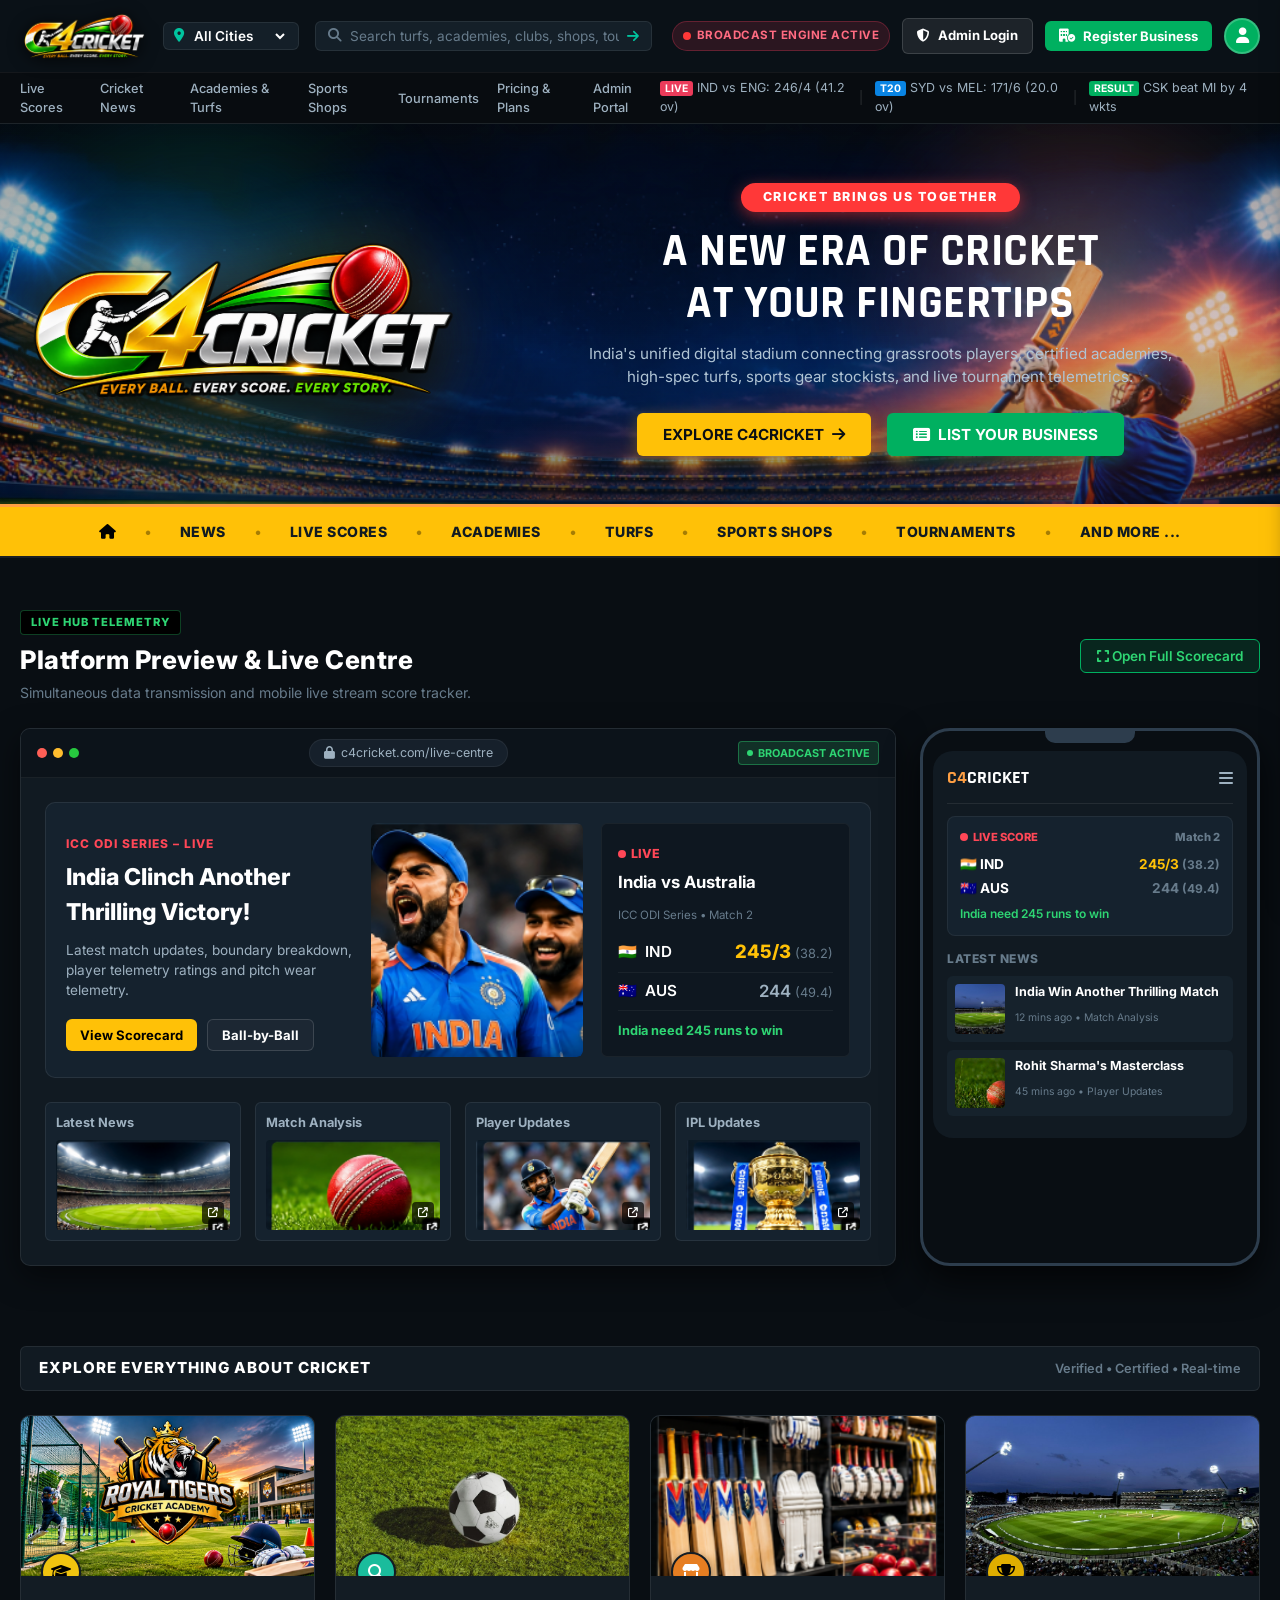
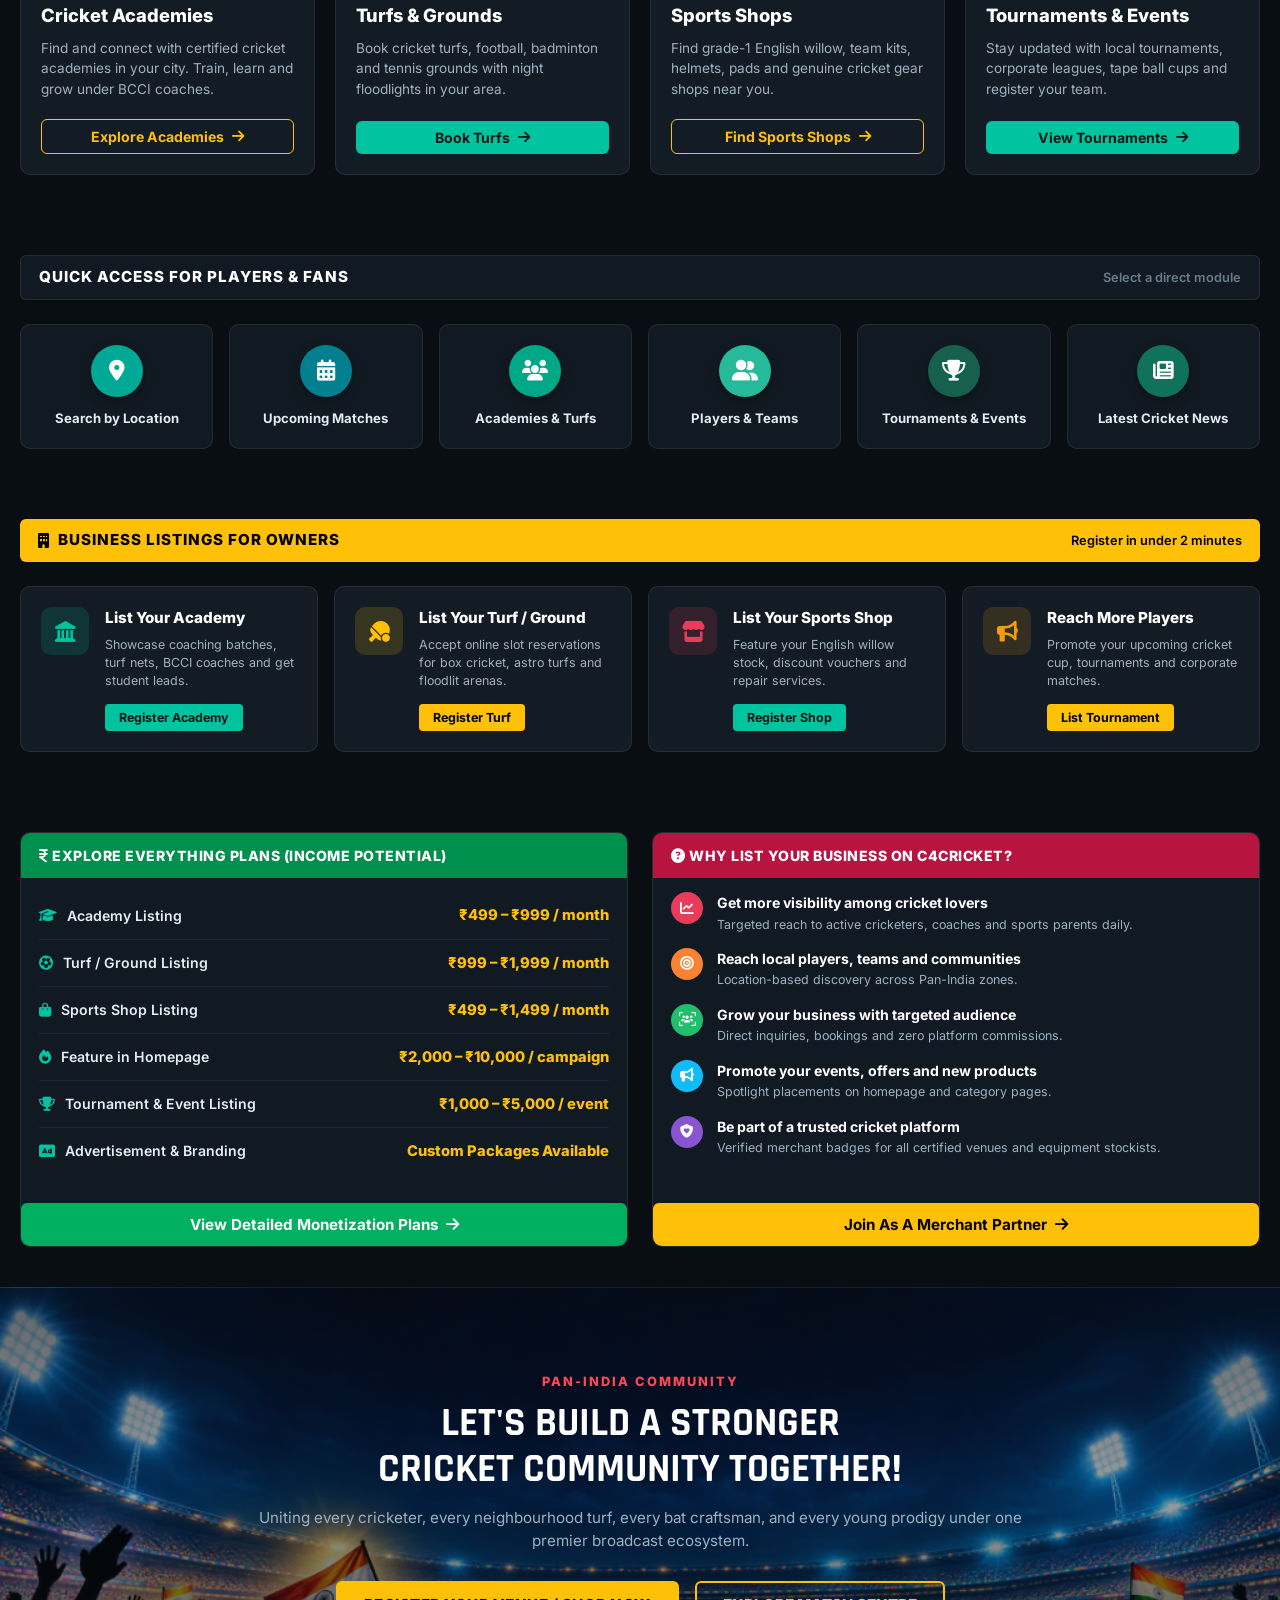
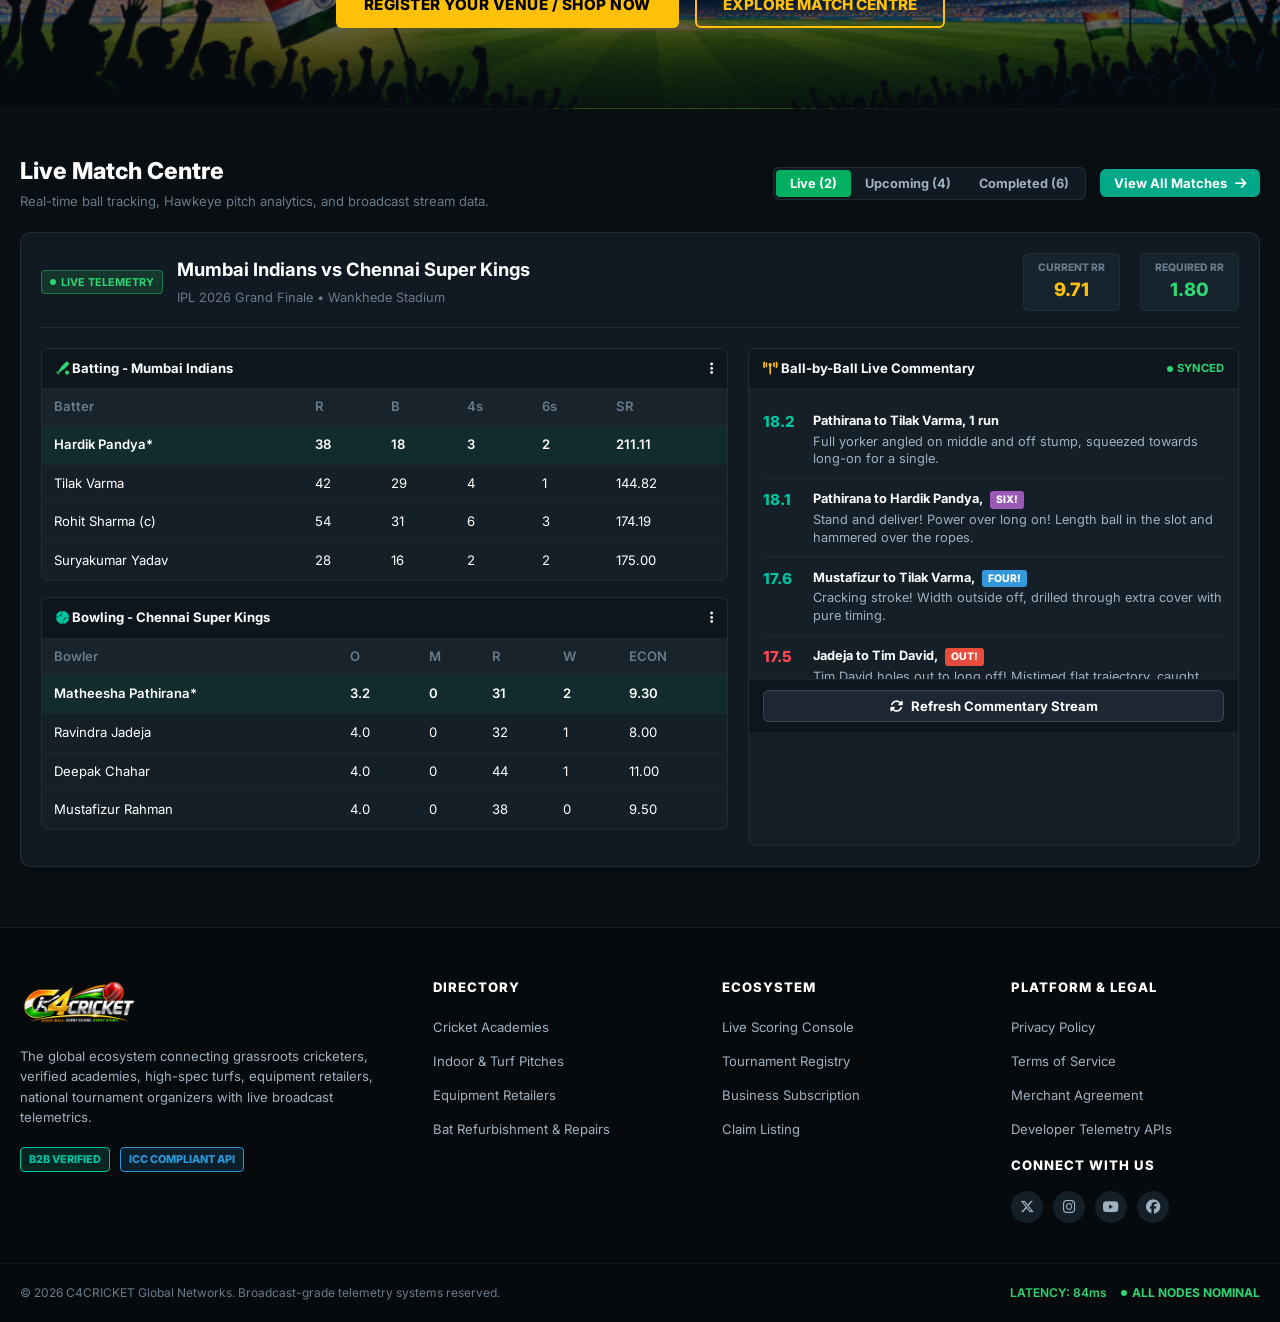
==== commit 7e2e6270: "feat: remove sample/demo badges and labels, ensure only real uploaded data and real-time live match " ====
--- a/index.html
+++ b/index.html
@@ -208,7 +208,6 @@
                 <i class="fa-solid fa-lock"></i> c4cricket.com/live-centre
               </div>
               <div class="browser-status-pills">
-                <span class="badge-demo-tag">DEMO DATA</span>
                 <span class="badge-broadcast-active"><span class="pulse-indicator-sm"></span> BROADCAST ACTIVE</span>
               </div>
             </div>
@@ -628,7 +627,7 @@
         <div class="live-telemetry-dashboard">
           <div class="telemetry-match-header">
             <div class="match-name-tag">
-              <span class="badge-demo-tag">DEMO DATA</span>
+              <span class="badge-broadcast-active"><span class="pulse-indicator-sm"></span> LIVE TELEMETRY</span>
               <div class="t-match-title">
                 <strong>Mumbai Indians vs Chennai Super Kings</strong>
                 <span class="t-subvenue">IPL 2026 Grand Finale • Wankhede Stadium</span>
@@ -797,7 +796,7 @@
                 </div>
                 <div class="commentary-footer">
                   <button class="c4-btn c4-btn-dark-sm full-width" onclick="c4App.simulateNextBall()">
-                    <i class="fa-solid fa-rotate"></i> Simulate Next Ball (Demo)
+                    <i class="fa-solid fa-rotate"></i> Refresh Commentary Stream
                   </button>
                 </div>
               </div>
@@ -1292,7 +1291,7 @@
             <label>Password</label>
             <input type="password" id="loginPassword" placeholder="••••••••" required value="cricket123">
           </div>
-          <div class="demo-auth-hint">
+          <div class="demo-auth-hint" style="display:none;">
             <strong>Quick Test Credentials:</strong> User: <code>cricketer@c4cricket.com</code> / Pass: <code>cricket123</code>
           </div>
         </div>
--- a/style.css
+++ b/style.css
@@ -2480,14 +2480,14 @@
     grid-template-columns: 1fr;
     text-align: center;
     gap: 20px;
-    padding: 35px 20px 25px 20px;
+    padding: 30px 16px 20px 16px;
   }
   .hero-col-left {
     align-items: center;
     margin: 0 auto;
   }
   .hero-official-logo-img {
-    max-width: 320px;
+    max-width: 280px;
   }
   .hero-col-right {
     display: none;
@@ -2508,115 +2508,266 @@
     grid-template-columns: repeat(3, 1fr);
   }
   .hero-headline {
-    font-size: 2.2rem;
+    font-size: 2.1rem;
   }
 }
 
 @media (max-width: 768px) {
-  .c4-mobile-toggle-btn {
-    display: inline-flex;
+  /* Header Mobile Optimization */
+  .c4-header {
+    padding: 10px 0 6px 0;
   }
   .header-inner {
-    flex-direction: column;
-    align-items: stretch;
-    gap: 12px;
-  }
-  .header-left {
+    display: flex;
     flex-direction: column;
     align-items: stretch;
     gap: 10px;
-  }
+    padding: 0 12px;
+  }
+  
+  /* Top brand row on mobile */
+  .header-left {
+    display: flex;
+    flex-direction: column;
+    align-items: stretch;
+    gap: 8px;
+    width: 100%;
+  }
+
+  .brand-logo {
+    display: flex;
+    align-items: center;
+    justify-content: space-between;
+    width: 100%;
+  }
+
+  .nav-brand-img {
+    max-width: 140px;
+    height: auto;
+  }
+
+  .header-city-select-wrap {
+    width: 100%;
+    background: #141f28;
+    border-radius: var(--c4-radius-sm);
+    padding: 6px 12px;
+  }
+
+  .header-city-select {
+    width: 100%;
+  }
+
   .header-search-wrap {
     max-width: 100%;
     width: 100%;
-  }
-  .header-city-select-wrap {
-    width: 100%;
-    justify-content: space-between;
-  }
+    padding: 8px 12px;
+  }
+
   .header-right {
-    flex-wrap: wrap;
+    display: flex;
+    align-items: center;
     justify-content: space-between;
     gap: 8px;
-  }
+    width: 100%;
+    padding-top: 4px;
+    border-top: 1px solid rgba(255, 255, 255, 0.05);
+  }
+
   .telemetry-badge {
-    font-size: 0.65rem;
+    font-size: 0.62rem;
     padding: 4px 8px;
   }
-  .hero-headline {
-    font-size: 1.85rem;
-  }
-  .hero-description {
-    font-size: 0.88rem;
-  }
-  .hero-cta-group {
-    flex-direction: column;
-    width: 100%;
-  }
-  .hero-cta-group .c4-btn {
-    width: 100%;
-  }
-  .yellow-nav-inner {
-    gap: 10px;
+
+  .c4-btn-outline-sm, .c4-btn-success-sm {
+    padding: 6px 10px;
     font-size: 0.75rem;
   }
-  .y-nav-item {
-    font-size: 0.75rem;
-    padding: 2px 4px;
-  }
-  .y-dot {
-    display: none;
+
+  .c4-mobile-toggle-btn {
+    display: inline-flex;
+    align-items: center;
+    justify-content: center;
+    width: 38px;
+    height: 38px;
+    border-radius: 6px;
+    background: rgba(255, 255, 255, 0.08);
+    color: var(--c4-yellow);
+    font-size: 1.25rem;
+  }
+
+  /* Live Ticker Bar */
+  .live-ticker-bar {
+    padding: 6px 8px;
+    overflow-x: auto;
+    -webkit-overflow-scrolling: touch;
   }
   .ticker-inner {
     flex-direction: column;
-    gap: 8px;
+    gap: 6px;
     text-align: center;
+    width: 100%;
   }
   .ticker-nav-links {
-    flex-wrap: wrap;
-    justify-content: center;
-    gap: 10px;
+    display: flex;
+    overflow-x: auto;
+    white-space: nowrap;
+    gap: 12px;
+    width: 100%;
+    padding-bottom: 2px;
+    scrollbar-width: none;
+  }
+  .ticker-nav-links::-webkit-scrollbar {
+    display: none;
   }
   .ticker-scores-stream {
     flex-wrap: wrap;
     justify-content: center;
-  }
-  .quad-cards-grid {
-    grid-template-columns: 1fr;
-  }
-  .owner-cards-grid {
-    grid-template-columns: 1fr;
-  }
-  .quick-icons-grid {
-    grid-template-columns: repeat(2, 1fr);
-  }
-  .cards-listings-grid {
-    grid-template-columns: 1fr;
-  }
-  .news-main-grid {
-    grid-template-columns: 1fr;
-  }
+    font-size: 0.72rem;
+  }
+
+  /* Hero adjustments */
+  .c4-hero-section {
+    padding: 10px 0 0 0;
+  }
+  .hero-headline {
+    font-size: 1.75rem;
+    line-height: 1.2;
+    margin-bottom: 10px;
+  }
+  .hero-description {
+    font-size: 0.85rem;
+    line-height: 1.45;
+    margin-bottom: 18px;
+  }
+  .hero-cta-group {
+    flex-direction: column;
+    gap: 10px;
+    width: 100%;
+  }
+  .hero-cta-group .c4-btn {
+    width: 100%;
+    padding: 12px 16px;
+    font-size: 0.88rem;
+  }
+
+  /* Yellow category navigation horizontal scroll */
+  .c4-yellow-nav-strip {
+    padding: 8px 0;
+    overflow-x: auto;
+    -webkit-overflow-scrolling: touch;
+  }
+  .yellow-nav-inner {
+    display: flex;
+    flex-wrap: nowrap;
+    overflow-x: auto;
+    justify-content: flex-start;
+    padding: 0 16px;
+    gap: 16px;
+    scrollbar-width: none;
+  }
+  .yellow-nav-inner::-webkit-scrollbar {
+    display: none;
+  }
+  .y-nav-item {
+    white-space: nowrap;
+    font-size: 0.78rem;
+    padding: 2px 4px;
+    flex-shrink: 0;
+  }
+  .y-dot {
+    display: inline-block;
+    color: rgba(0, 0, 0, 0.25);
+    flex-shrink: 0;
+  }
+
+  /* Match cards & previews */
   .match-hero-grid {
     grid-template-columns: 1fr;
     padding: 14px;
+    gap: 14px;
+  }
+  .match-hero-center-visual {
+    min-height: 140px;
+    max-height: 200px;
   }
   .browser-news-tiles {
     grid-template-columns: repeat(2, 1fr);
+    gap: 10px;
+  }
+
+  /* Grids */
+  .quad-cards-grid {
+    grid-template-columns: 1fr;
+    gap: 16px;
+  }
+  .owner-cards-grid {
+    grid-template-columns: 1fr;
+    gap: 14px;
+  }
+  .quick-icons-grid {
+    grid-template-columns: repeat(2, 1fr);
+    gap: 10px;
+  }
+  .cards-listings-grid {
+    grid-template-columns: 1fr;
+    gap: 16px;
+  }
+  .news-main-grid {
+    grid-template-columns: 1fr;
+    gap: 16px;
+  }
+
+  /* Directory Filter Bar */
+  .directory-head {
+    flex-direction: column;
+    align-items: flex-start;
+    gap: 12px;
+  }
+  .directory-head .c4-btn {
+    width: 100%;
+  }
+  .directory-filter-bar {
+    flex-direction: column;
+    gap: 10px;
+  }
+  .directory-filter-bar .search-box, .directory-filter-bar select {
+    width: 100%;
+  }
+
+  /* Community Banner */
+  .section-community-banner {
+    padding: 50px 14px;
+  }
+  .banner-content-wrap h2 {
+    font-size: 1.7rem;
+    line-height: 1.25;
   }
   .banner-buttons-row {
     flex-direction: column;
     width: 100%;
+    gap: 10px;
   }
   .banner-buttons-row .c4-btn {
     width: 100%;
   }
+
+  /* Telemetry Scorecard */
   .mc-tabs-wrap {
     flex-direction: column;
     align-items: stretch;
     width: 100%;
+    gap: 10px;
   }
   .mc-filter-tabs {
-    justify-content: center;
+    display: flex;
+    width: 100%;
+    justify-content: space-between;
+  }
+  .mc-tab-btn {
+    flex: 1;
+    text-align: center;
+    padding: 8px 4px;
+    font-size: 0.72rem;
   }
   .telemetry-match-header {
     flex-direction: column;
@@ -2626,21 +2777,33 @@
   .stats-col-left {
     overflow-x: auto;
     -webkit-overflow-scrolling: touch;
+    width: 100%;
   }
   .telemetry-table-card {
     overflow-x: auto;
+    -webkit-overflow-scrolling: touch;
   }
   .telemetry-table {
-    min-width: 480px;
-  }
+    min-width: 440px;
+  }
+
+  /* Footer */
   .footer-top-grid {
     grid-template-columns: 1fr;
+    gap: 24px;
   }
   .footer-bottom-strip {
     flex-direction: column;
     gap: 12px;
     text-align: center;
   }
+  .system-status-indicator {
+    flex-wrap: wrap;
+    justify-content: center;
+    gap: 8px;
+  }
+
+  /* Modal Form on mobile */
   .form-row-2 {
     grid-template-columns: 1fr;
   }
@@ -2648,16 +2811,18 @@
     max-width: 95vw;
     margin: 10px;
     max-height: 94vh;
-  }
-}
-
-@media (max-width: 480px) {
+    padding: 4px;
+  }
+}
+
+/* Extra small screens (iPhone SE, Galaxy A-series, small Androids <= 420px) */
+@media (max-width: 420px) {
   .hero-headline {
-    font-size: 1.55rem;
+    font-size: 1.45rem;
   }
   .hero-pill-badge {
-    font-size: 0.68rem;
-    padding: 4px 14px;
+    font-size: 0.65rem;
+    padding: 4px 12px;
   }
   .quick-icons-grid {
     grid-template-columns: 1fr;
@@ -2671,9 +2836,16 @@
     gap: 4px;
   }
   .banner-content-wrap h2 {
-    font-size: 1.65rem;
+    font-size: 1.45rem;
   }
   .c4-container {
-    padding: 0 12px;
-  }
-}
+    padding: 0 10px;
+  }
+  .header-right {
+    gap: 4px;
+  }
+  .c4-btn-outline-sm, .c4-btn-success-sm {
+    font-size: 0.68rem;
+    padding: 5px 6px;
+  }
+}
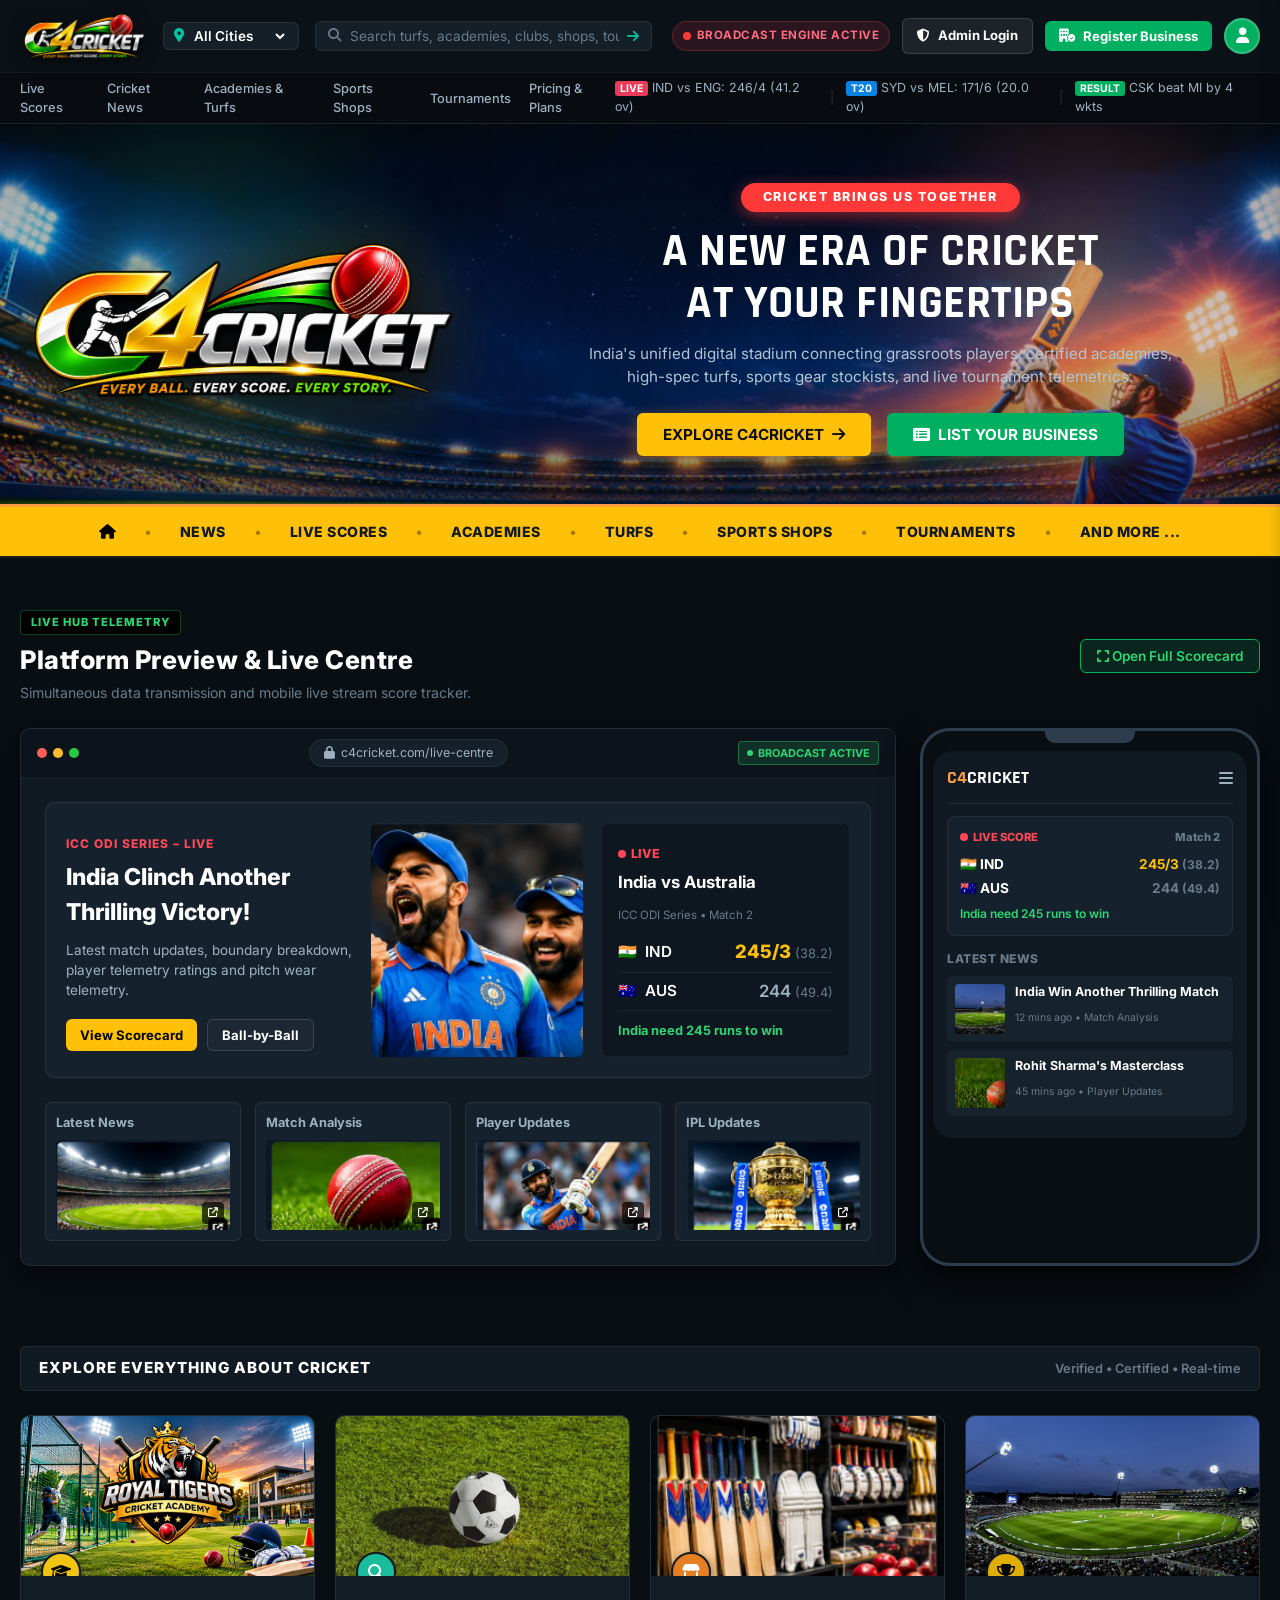
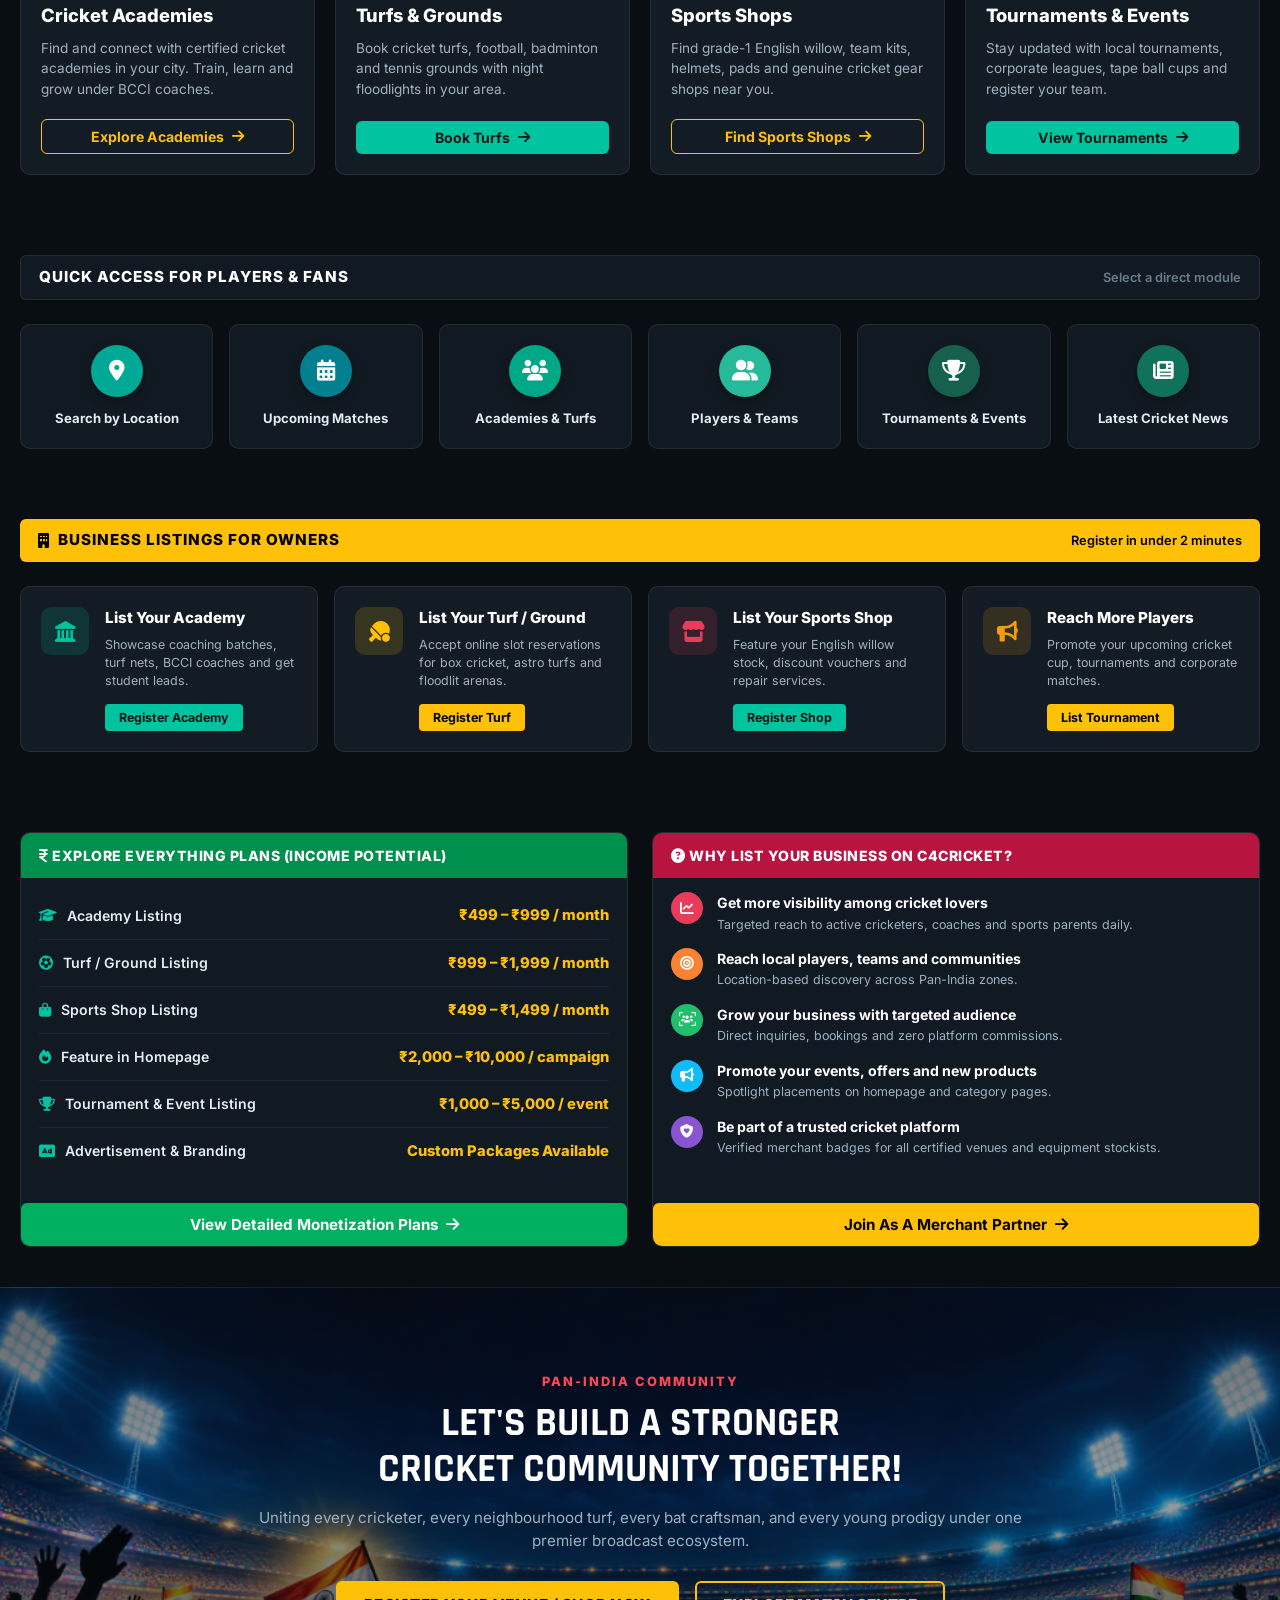
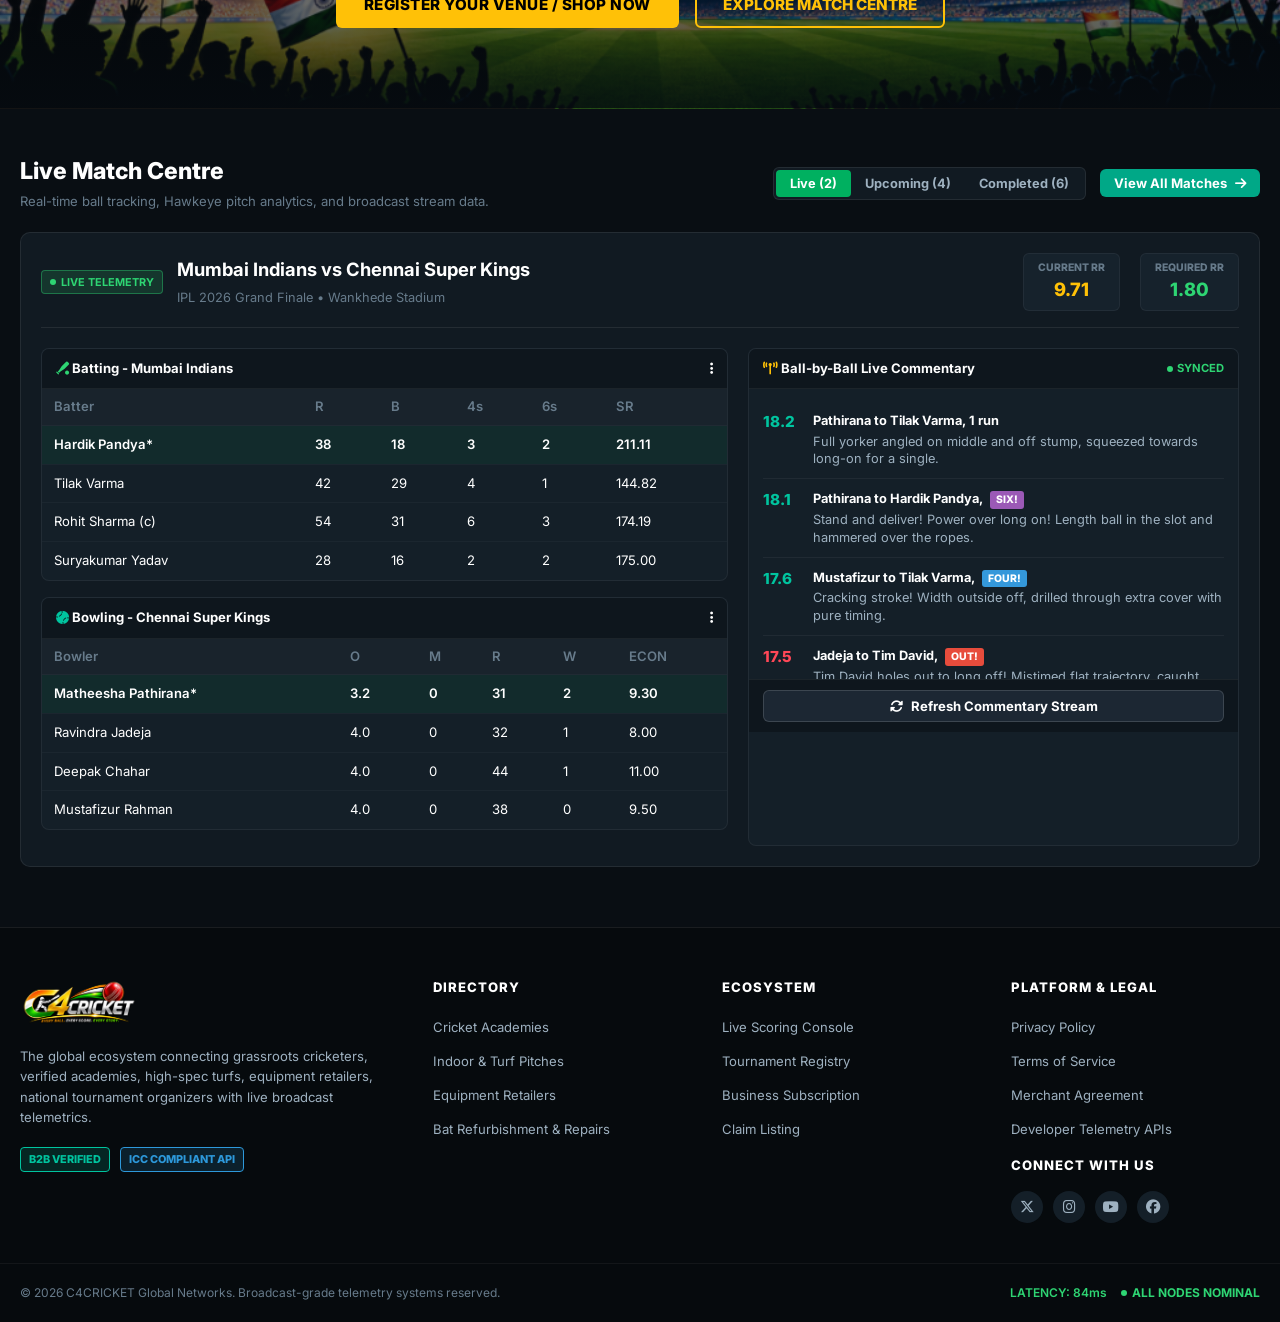
==== commit 15aa3e15: "feat: add image upload to business registration form and remove duplicate admin link from header tic" ====
--- a/index.html
+++ b/index.html
@@ -98,7 +98,6 @@
           <a href="#shops" onclick="c4App.navigate('shops')">Sports Shops</a>
           <a href="#tournaments" onclick="c4App.navigate('tournaments')">Tournaments</a>
           <a href="#pricing" onclick="c4App.navigate('pricing')">Pricing & Plans</a>
-          <a href="admin.html">Admin Portal</a>
         </div>
         <div class="ticker-scores-stream" id="tickerScoresStream">
           <div class="ticker-item"><span class="badge-red">LIVE</span> IND vs ENG: 246/4 (41.2 ov)</div>
@@ -1165,6 +1164,25 @@
             <textarea name="description" rows="3" placeholder="Tell cricketers about your pitch specifications, batch timings, coaching staff credentials or inventory..."></textarea>
           </div>
 
+          <div class="form-group">
+            <label>Business / Academy / Turf Photo (Upload Image)</label>
+            <div style="display:flex; flex-direction:column; gap:8px;">
+              <div style="display:flex; align-items:center; gap:12px;">
+                <label class="c4-btn c4-btn-outline-sm" style="cursor:pointer; margin-bottom:0;">
+                  <i class="fa-solid fa-cloud-arrow-up"></i> Upload From Device
+                  <input type="file" id="regBusinessImageUpload" accept="image/*" style="display:none;" onchange="c4App.handleBusinessImageUpload(event)">
+                </label>
+                <span style="font-size:0.75rem; color:var(--c4-text-muted);">or paste photo URL below</span>
+              </div>
+              <div style="display:flex; gap:10px; align-items:center;">
+                <input type="text" name="image" id="regBusinessImageInput" placeholder="Image URL or uploaded file data" style="flex:1;" oninput="c4App.previewBusinessImage(this.value)">
+                <div id="regBusinessImagePreview" style="width:48px; height:48px; border-radius:6px; border:1px solid #233544; background:#0b1116; overflow:hidden; display:flex; align-items:center; justify-content:center; flex-shrink:0;">
+                  <i class="fa-solid fa-image" style="color:var(--c4-text-muted);"></i>
+                </div>
+              </div>
+            </div>
+          </div>
+
           <div class="form-notice">
             <i class="fa-solid fa-circle-info"></i> All submissions are instantly pushed to the <strong>C4Admin Approval Pipeline</strong> for verification.
           </div>
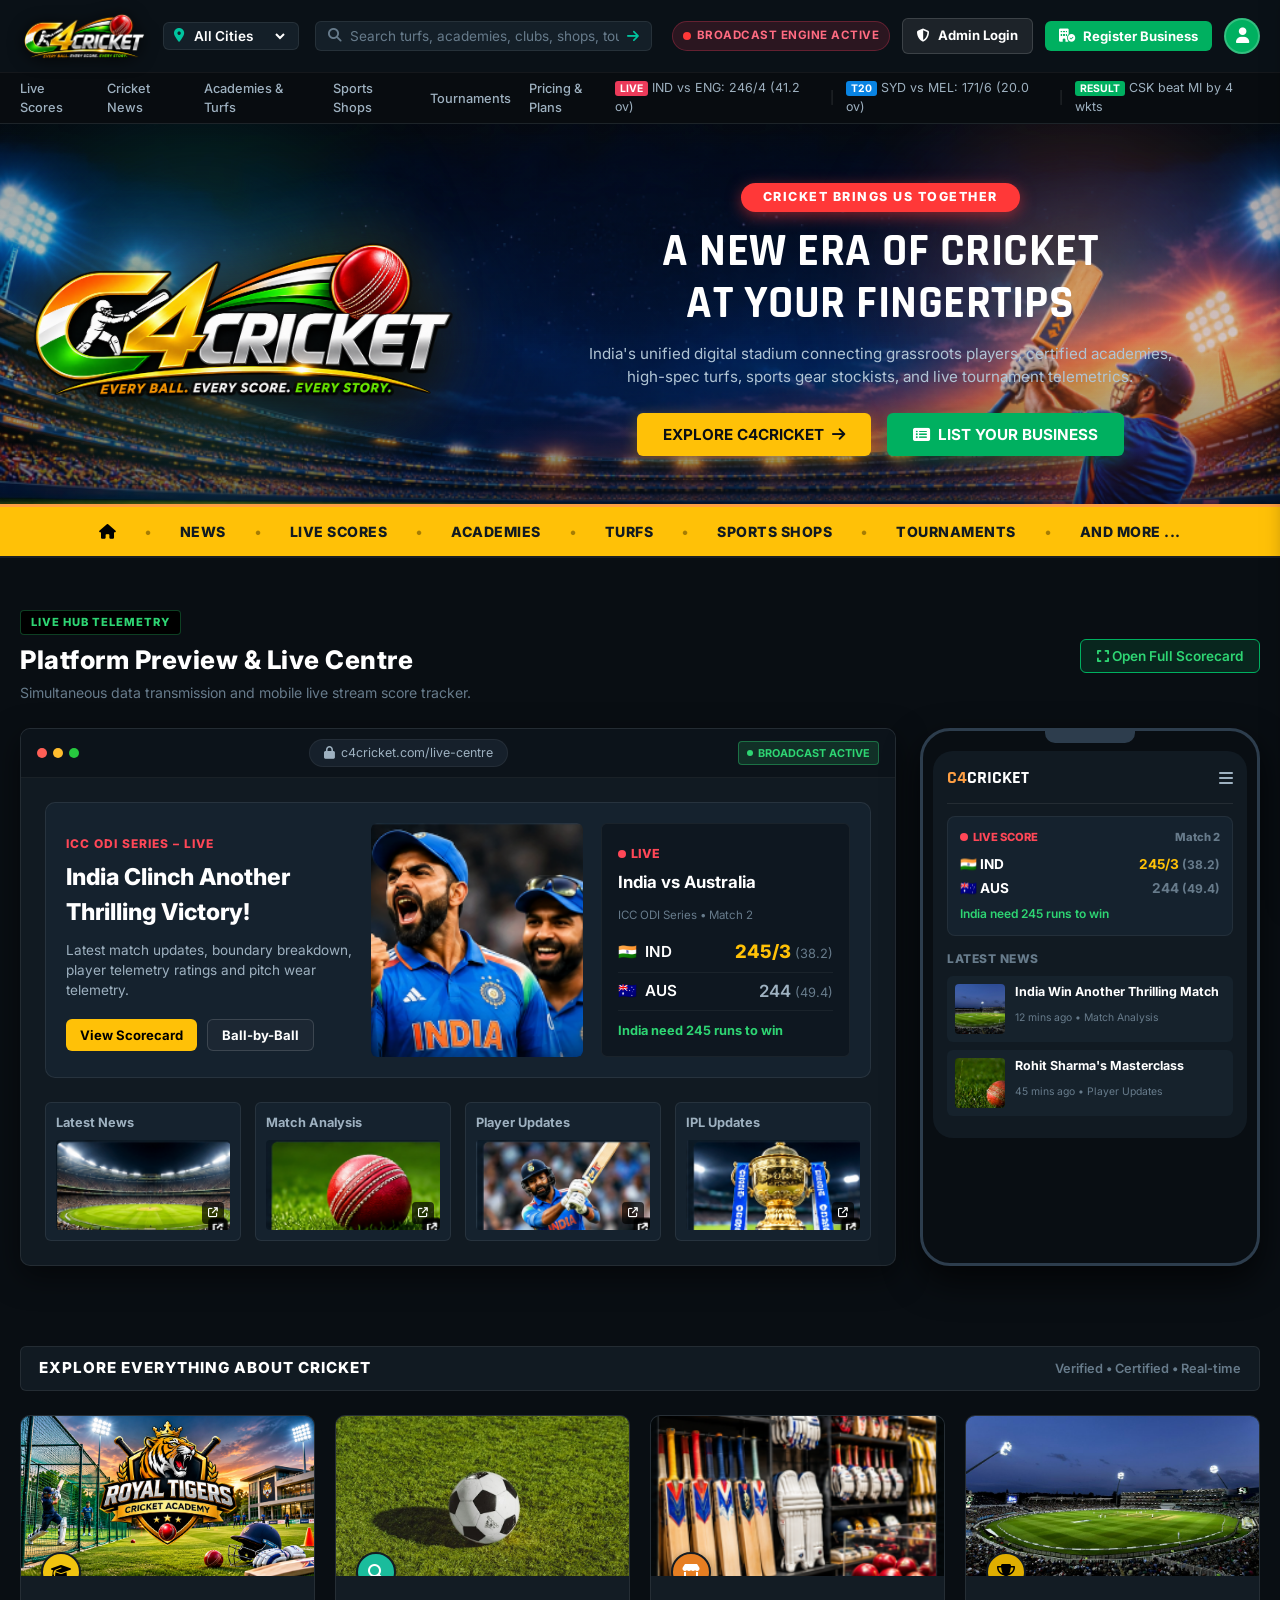
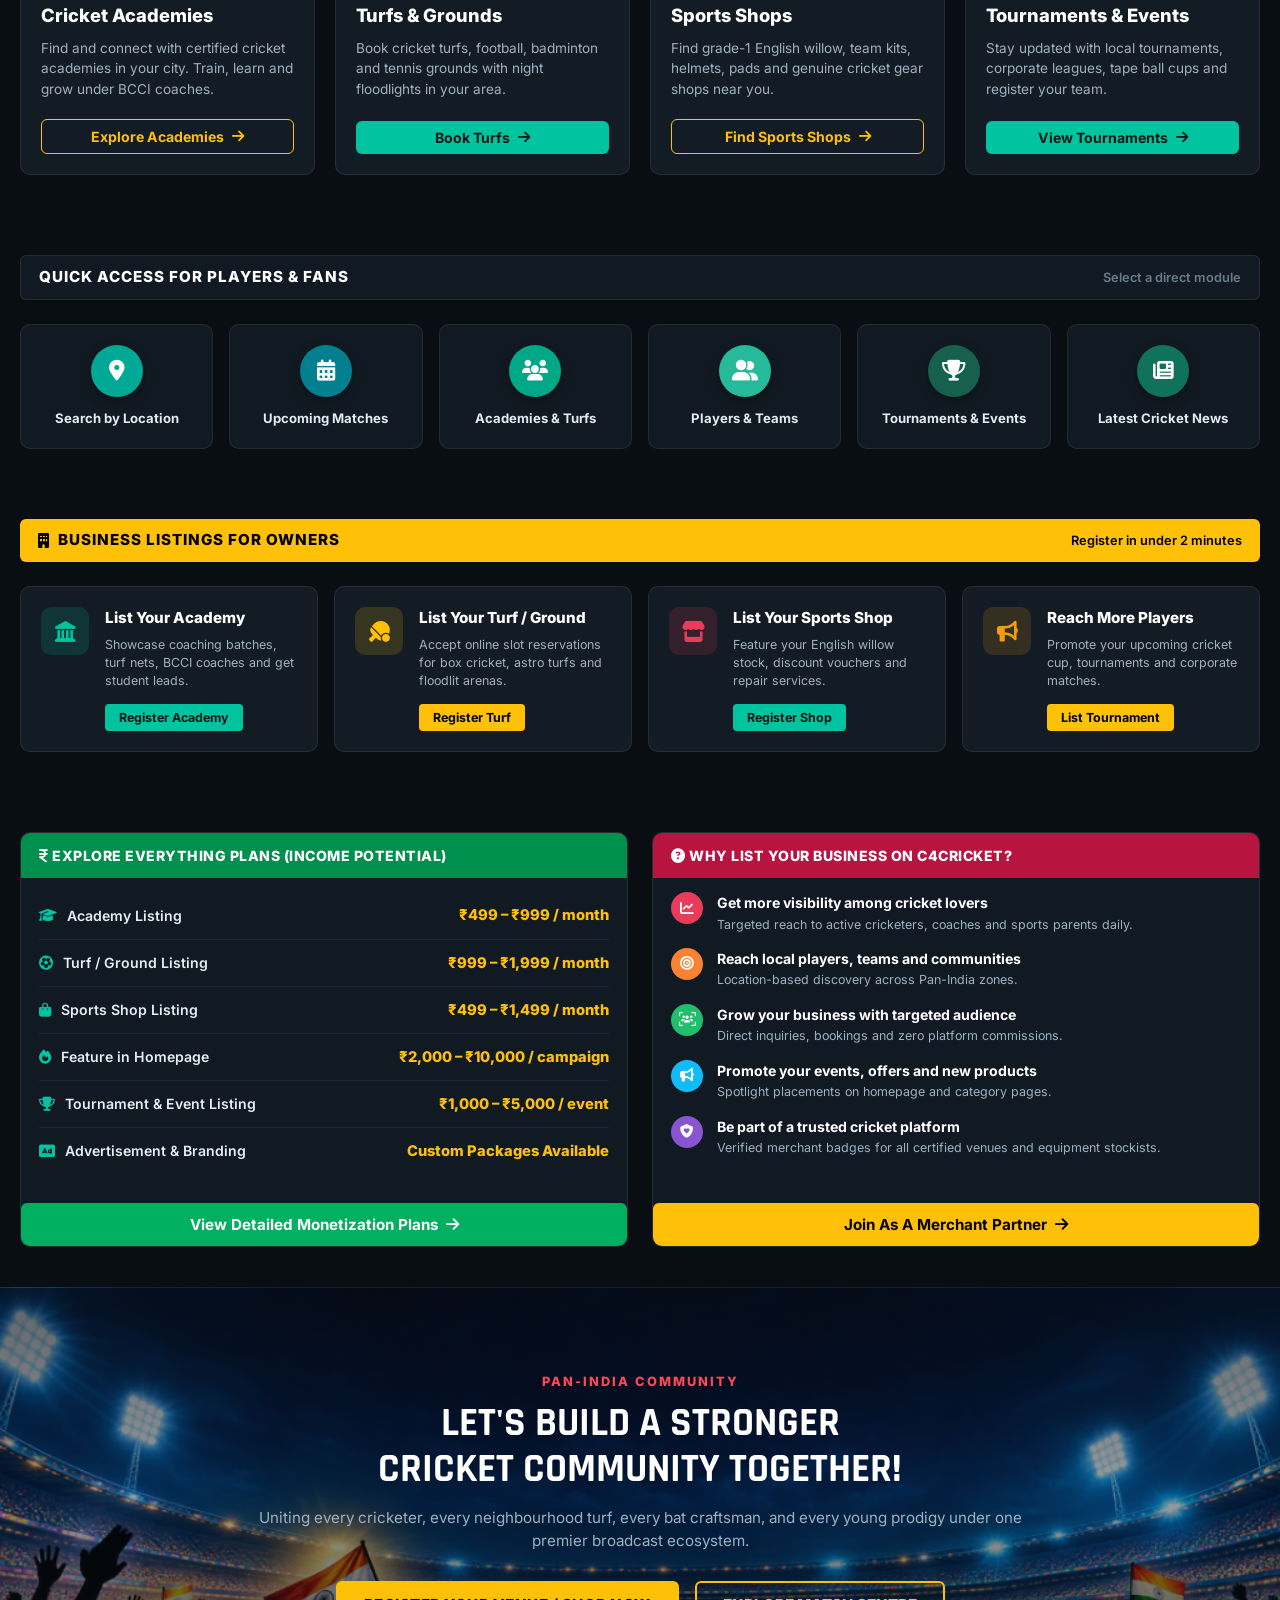
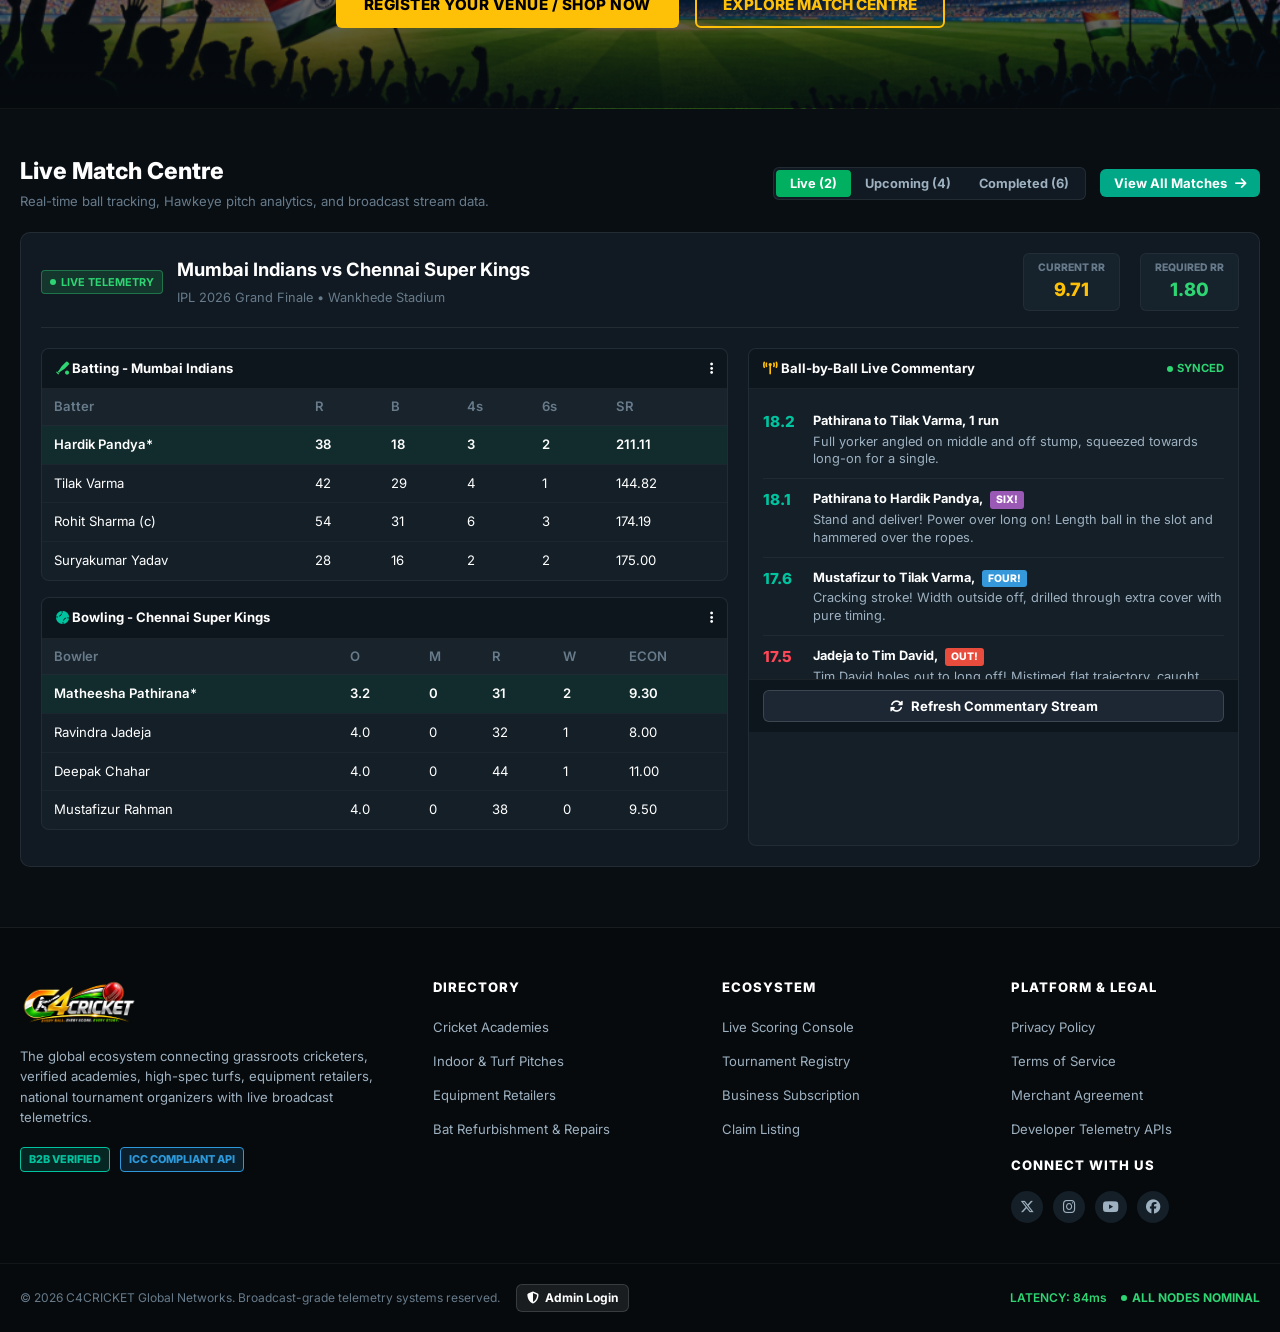
==== commit 02fc70e4: "feat: add Admin Login button to footers of both main page and admin console" ====
--- a/index.html
+++ b/index.html
@@ -1064,8 +1064,11 @@
     </div>
 
     <div class="c4-container footer-bottom-strip">
-      <div class="copyright-text">
-        © 2026 C4CRICKET Global Networks. Broadcast-grade telemetry systems reserved.
+      <div class="copyright-text" style="display:flex; align-items:center; gap:16px; flex-wrap:wrap;">
+        <span>© 2026 C4CRICKET Global Networks. Broadcast-grade telemetry systems reserved.</span>
+        <a href="admin.html" class="c4-btn c4-btn-outline-sm" style="display:inline-flex; align-items:center; gap:6px; padding:4px 10px; font-size:0.75rem; text-decoration:none;" title="Open Admin Portal">
+          <i class="fa-solid fa-shield-halved"></i> Admin Login
+        </a>
       </div>
       <div class="system-status-indicator">
         <span class="latency-pill">LATENCY: 84ms</span>
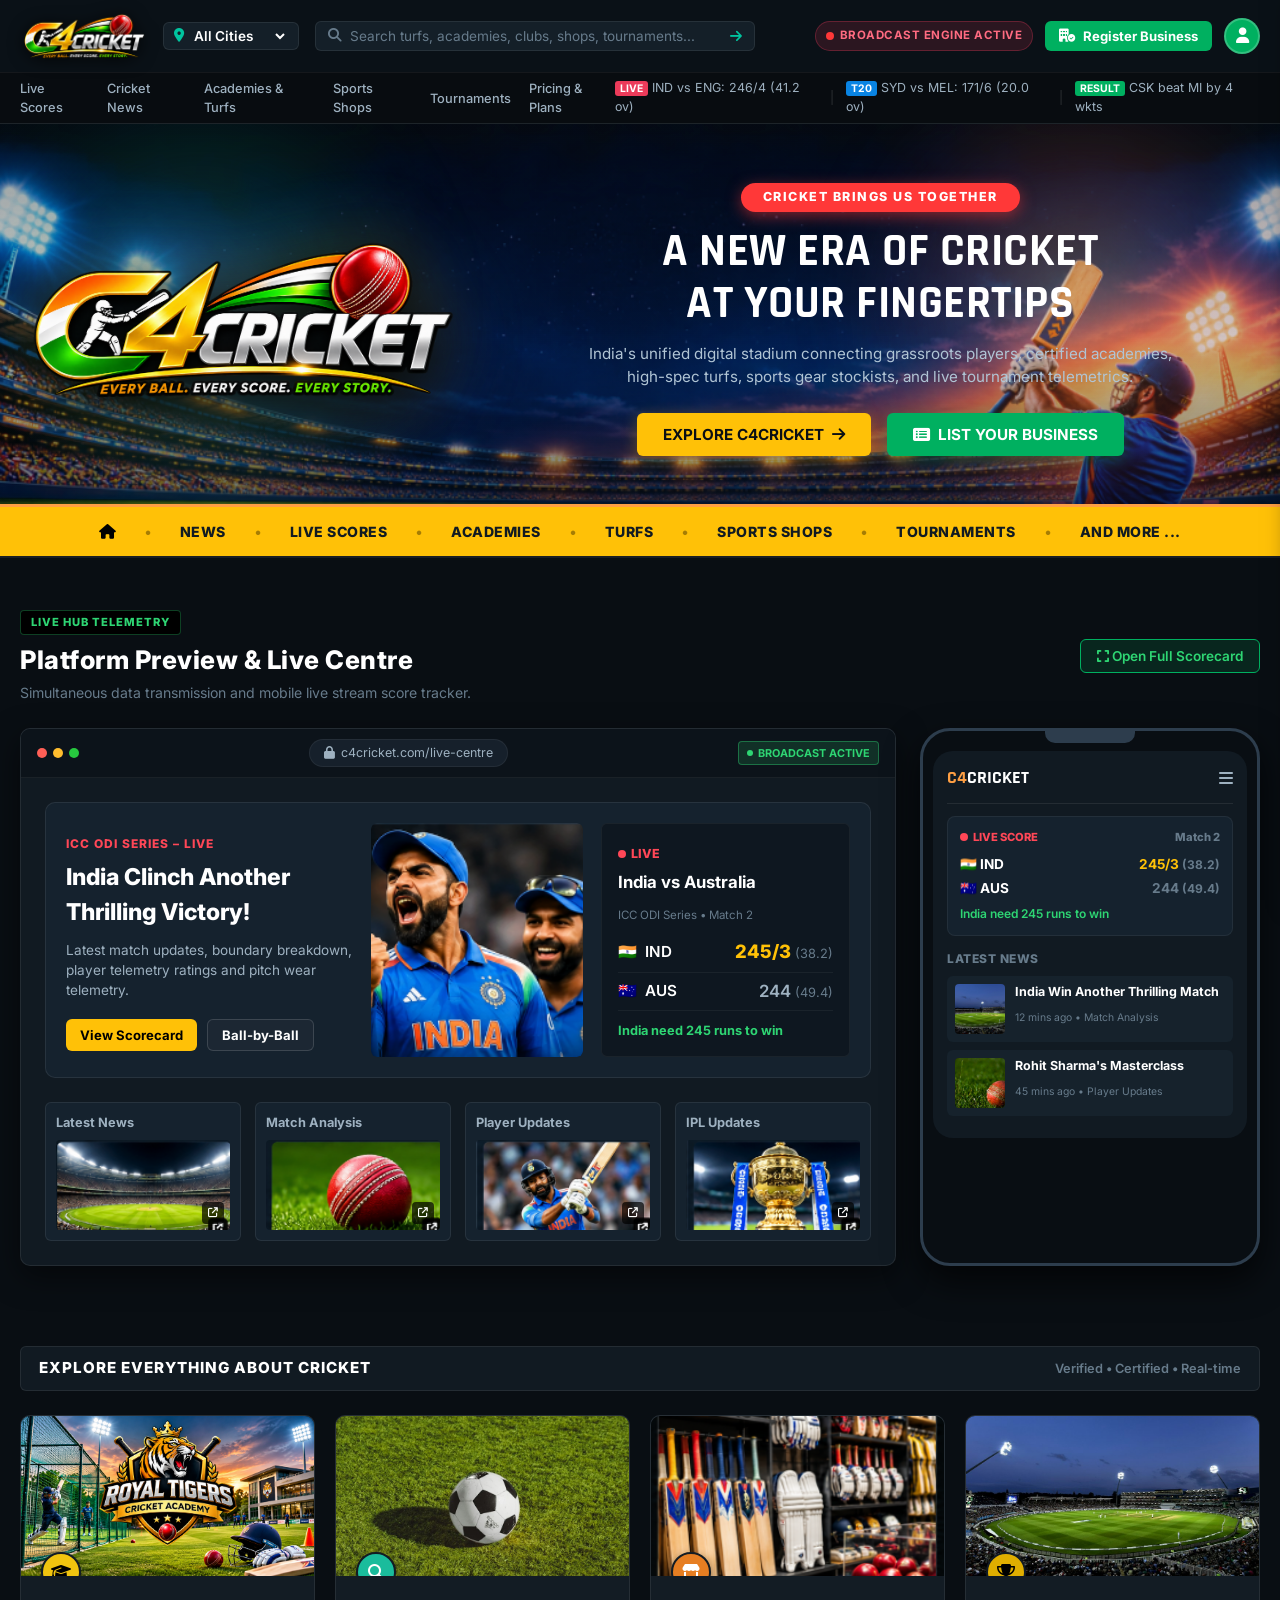
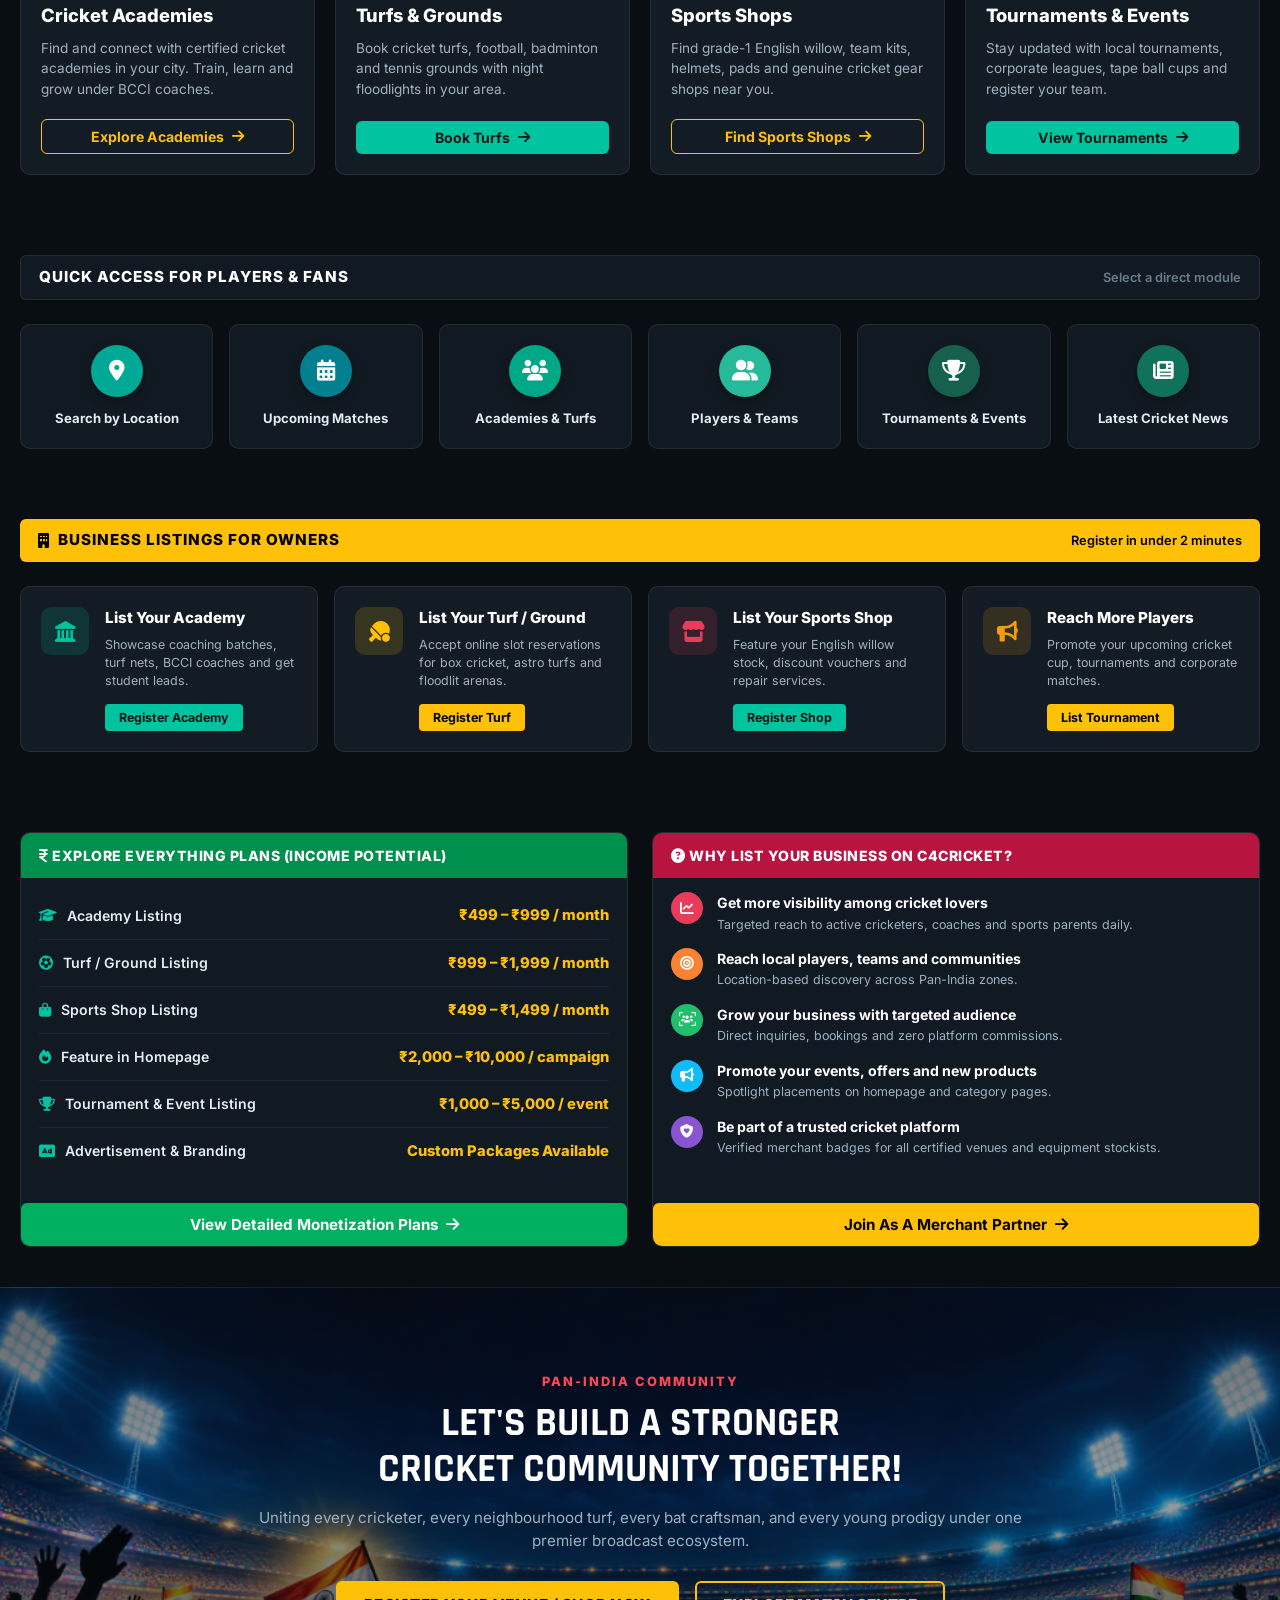
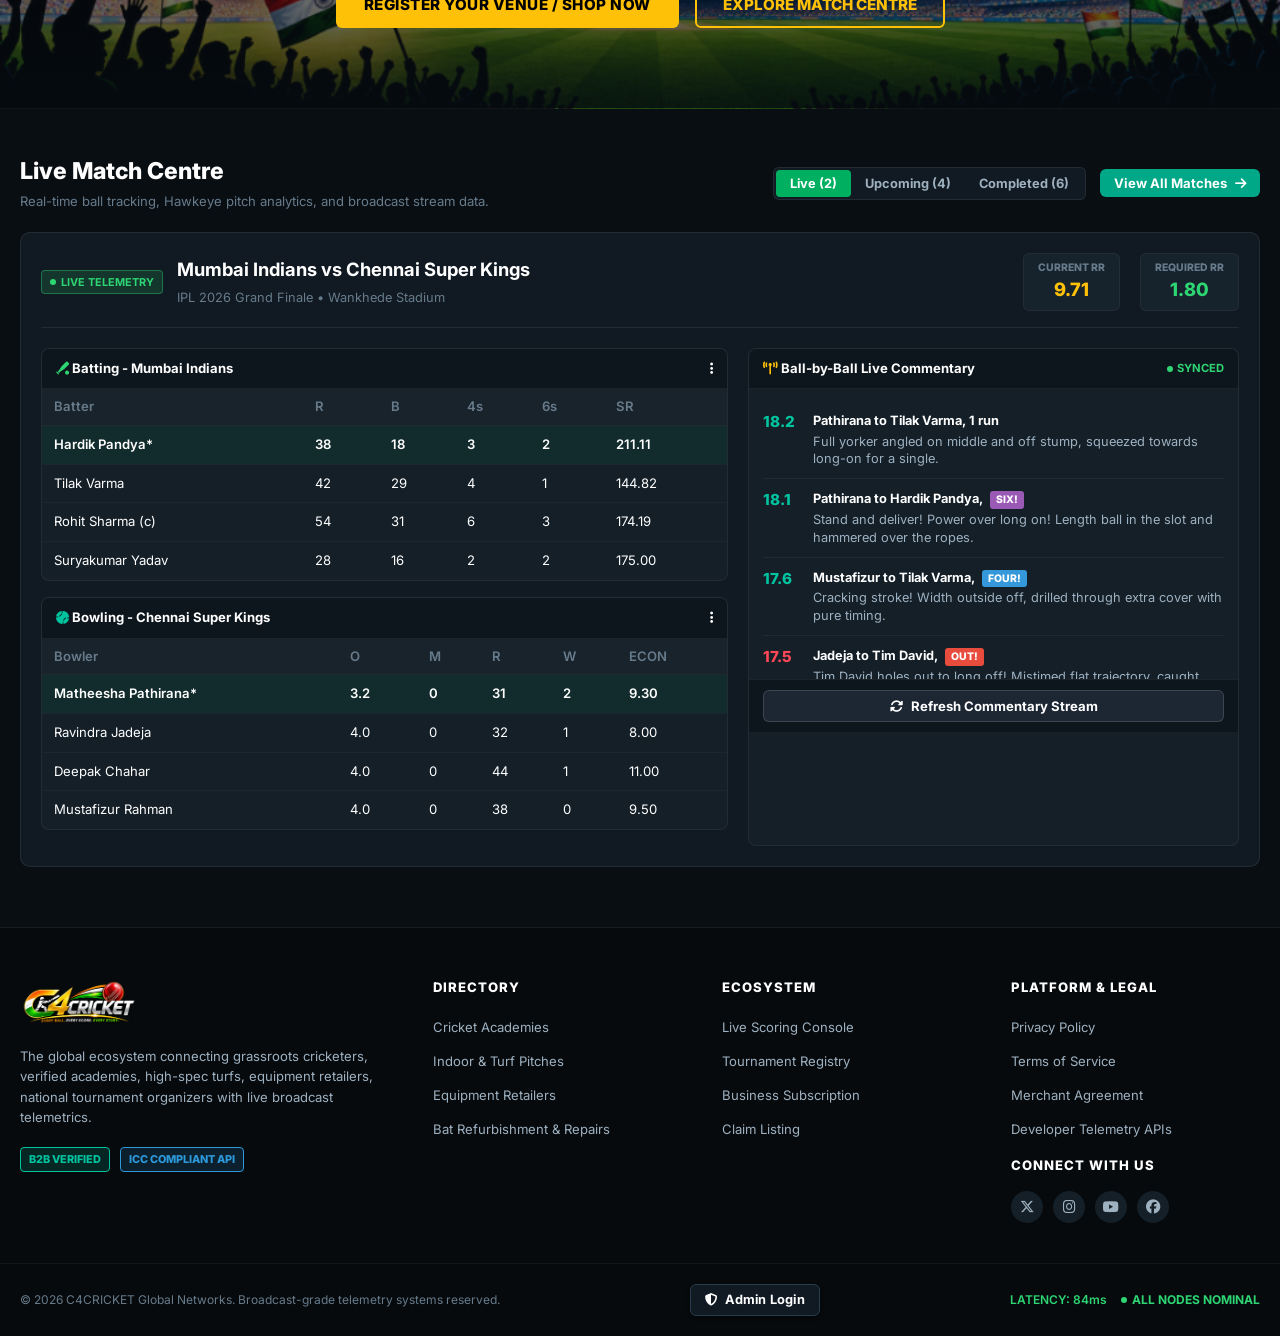
==== commit b2e638c4: "feat: remove Admin Login from top header and place compact Admin Login button in footer matching scr" ====
--- a/index.html
+++ b/index.html
@@ -49,9 +49,6 @@
           <span class="pulse-indicator"></span>
           <span>BROADCAST ENGINE ACTIVE</span>
         </div>
-        <a href="admin.html" class="c4-btn c4-btn-outline-sm" title="Open Admin Portal">
-          <i class="fa-solid fa-shield-halved"></i> Admin Login
-        </a>
         <button class="c4-btn c4-btn-success-sm" onclick="c4App.openBusinessRegModal()">
           <i class="fa-solid fa-building-circle-check"></i> Register Business
         </button>
@@ -1064,9 +1061,11 @@
     </div>
 
     <div class="c4-container footer-bottom-strip">
-      <div class="copyright-text" style="display:flex; align-items:center; gap:16px; flex-wrap:wrap;">
-        <span>© 2026 C4CRICKET Global Networks. Broadcast-grade telemetry systems reserved.</span>
-        <a href="admin.html" class="c4-btn c4-btn-outline-sm" style="display:inline-flex; align-items:center; gap:6px; padding:4px 10px; font-size:0.75rem; text-decoration:none;" title="Open Admin Portal">
+      <div class="copyright-text">
+        © 2026 C4CRICKET Global Networks. Broadcast-grade telemetry systems reserved.
+      </div>
+      <div class="footer-center-admin">
+        <a href="admin.html" class="footer-admin-login-btn" title="Open Admin Portal">
           <i class="fa-solid fa-shield-halved"></i> Admin Login
         </a>
       </div>
--- a/style.css
+++ b/style.css
@@ -2242,6 +2242,39 @@
   border-top: 1px solid rgba(255, 255, 255, 0.05);
   font-size: 0.75rem;
   color: var(--c4-text-muted);
+  gap: 16px;
+  flex-wrap: wrap;
+}
+
+.footer-admin-login-btn {
+  display: inline-flex;
+  align-items: center;
+  gap: 7px;
+  padding: 5px 14px;
+  background: #111923;
+  color: #ffffff;
+  border: 1px solid #2a3b4c;
+  border-radius: 6px;
+  font-size: 0.8rem;
+  font-weight: 700;
+  letter-spacing: 0.2px;
+  text-decoration: none;
+  cursor: pointer;
+  transition: all 0.2s ease;
+  box-shadow: 0 2px 4px rgba(0, 0, 0, 0.35);
+}
+
+.footer-admin-login-btn:hover {
+  background: #192635;
+  border-color: #3e566e;
+  color: #ffffff;
+  box-shadow: 0 3px 8px rgba(0, 0, 0, 0.5);
+  transform: translateY(-1px);
+}
+
+.footer-admin-login-btn i {
+  color: #ffffff;
+  font-size: 0.78rem;
 }
 
 .system-status-indicator {
